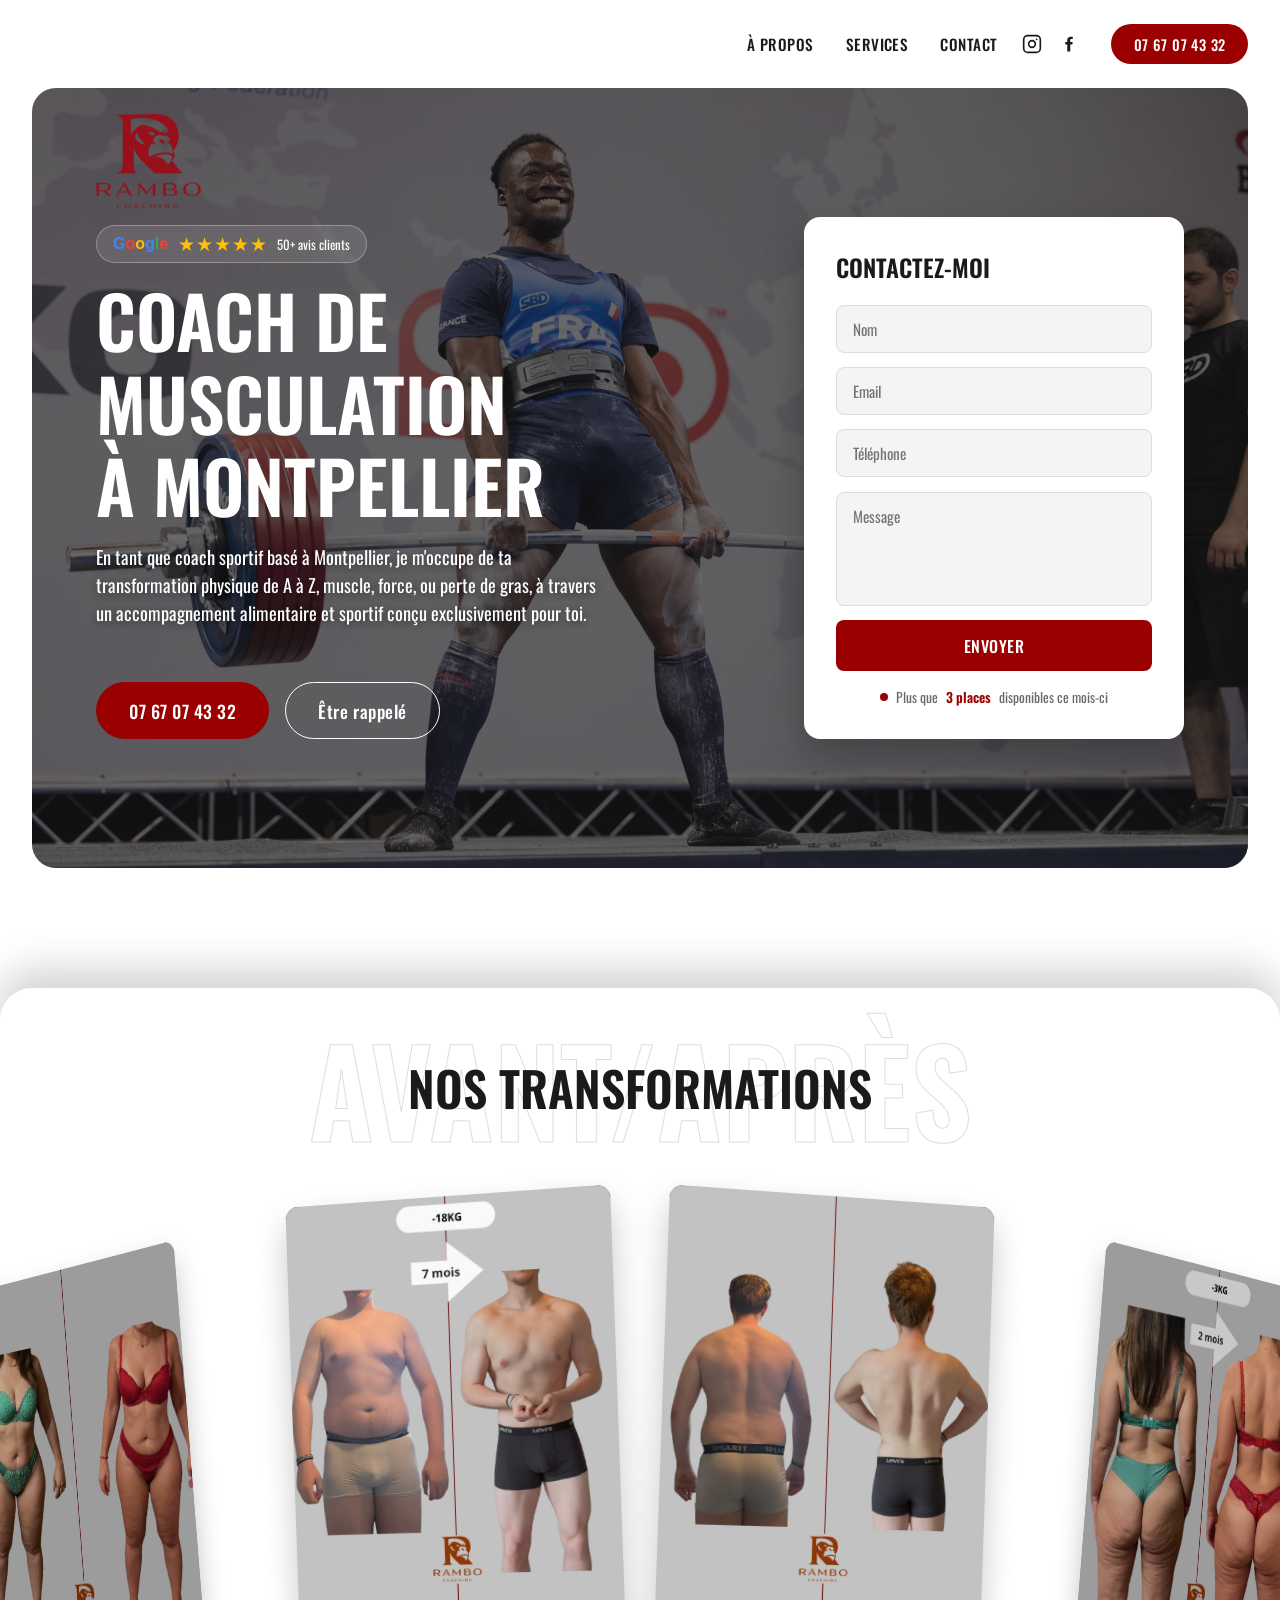
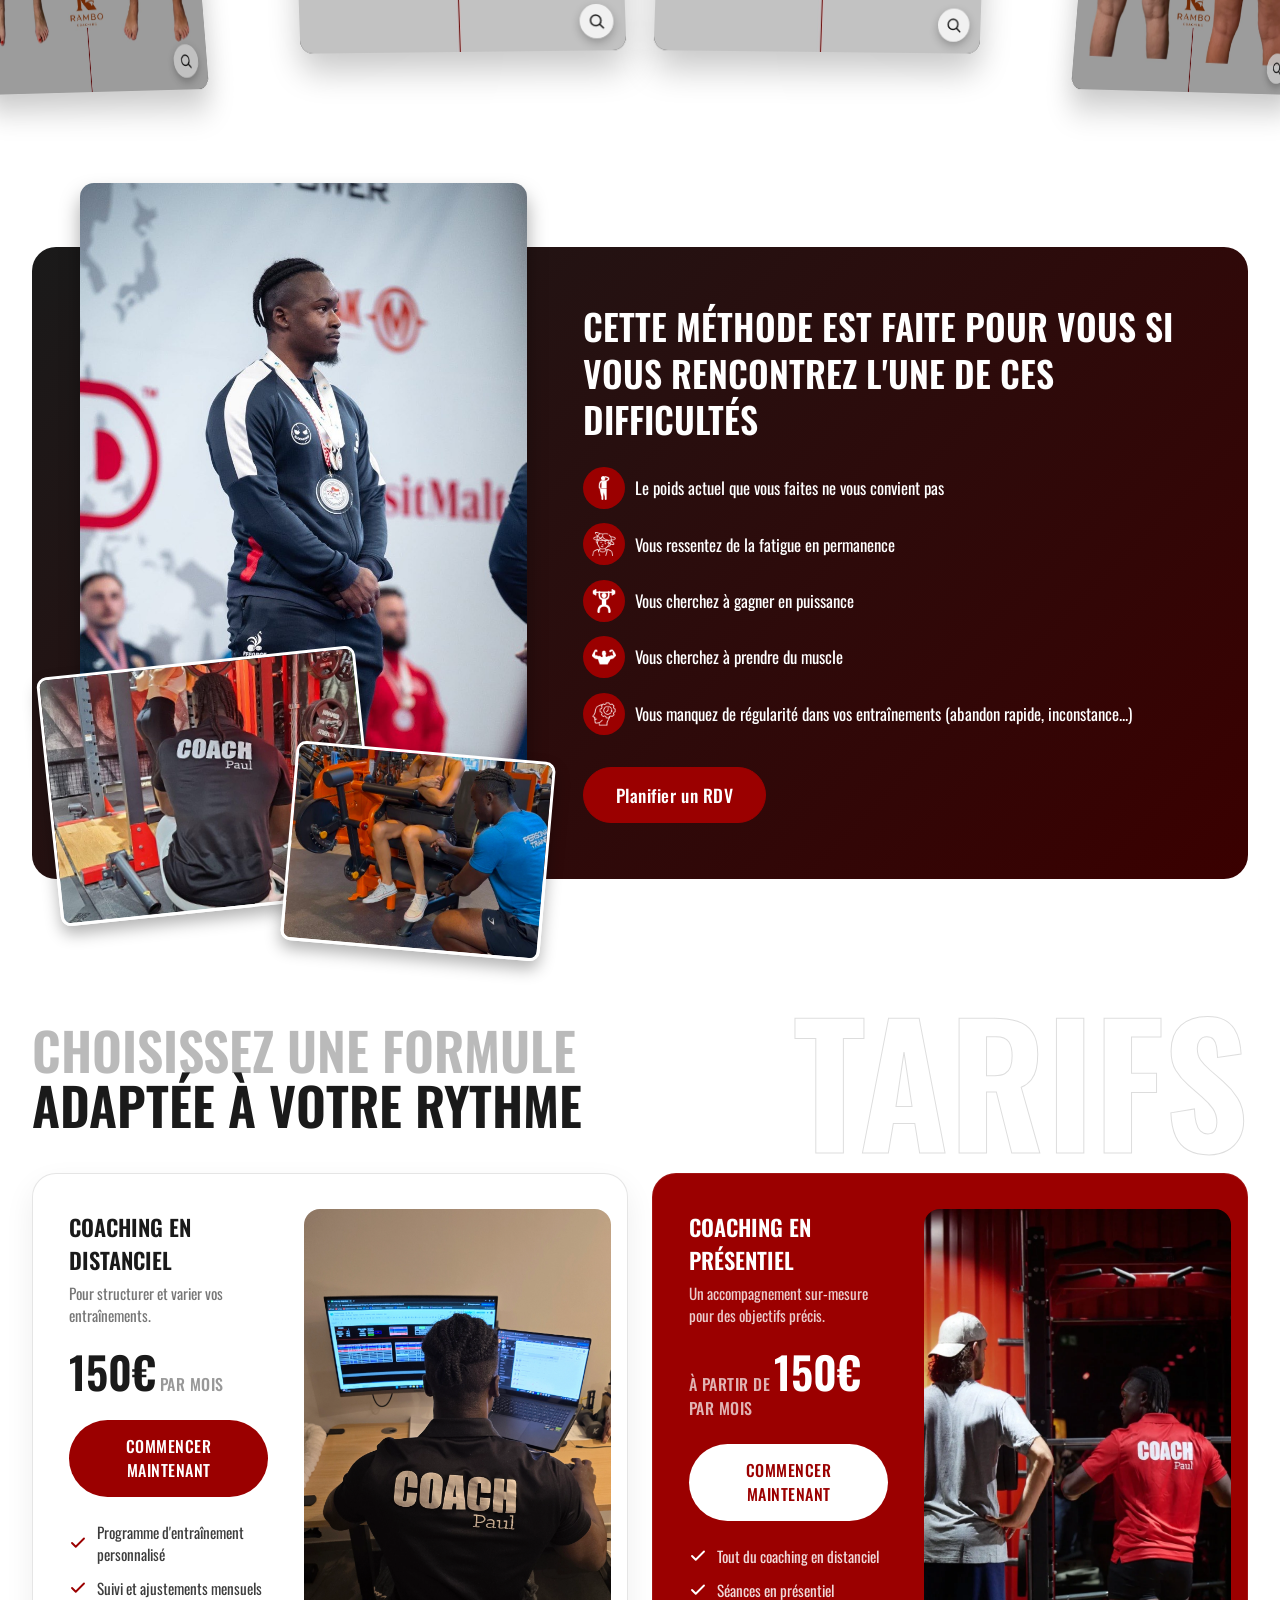
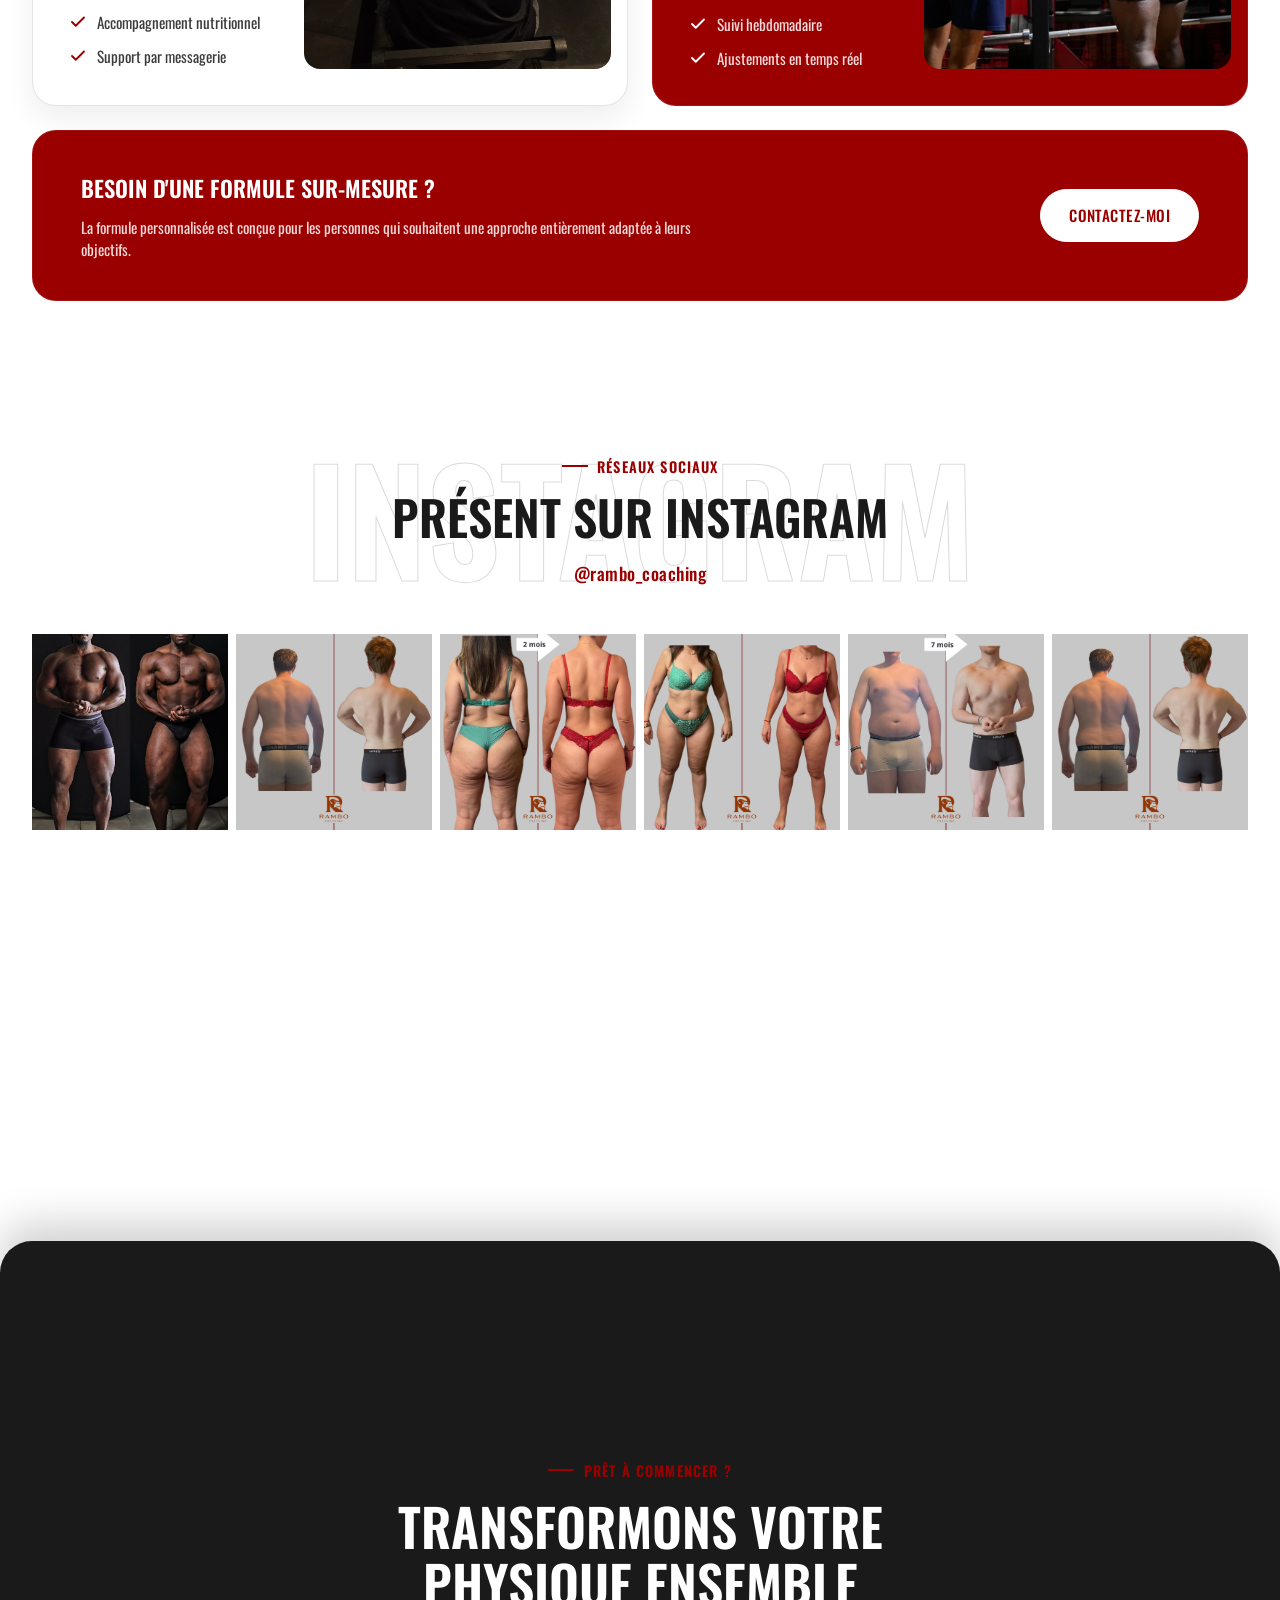
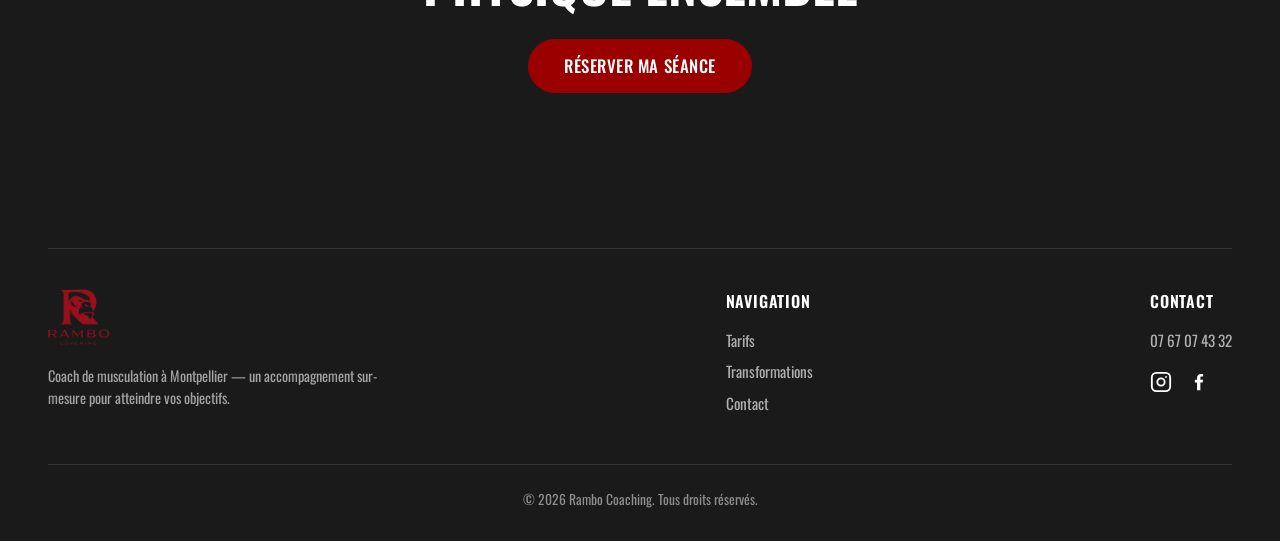
==== index.html @ dc935e2d "." ====
<!DOCTYPE html>
<html lang="fr">
<head>
  <meta charset="UTF-8">
  <meta name="viewport" content="width=device-width, initial-scale=1.0">
  <title>Coach de Musculation à Montpellier | Rambo Coaching</title>
  <meta name="description" content="Coach de musculation à Montpellier — un accompagnement sur-mesure pour atteindre vos objectifs.">

  <link rel="icon" type="image/png" sizes="32x32" href="assets/favicon/favicon-32x32.png">
  <link rel="icon" type="image/png" sizes="16x16" href="assets/favicon/favicon-16x16.png">
  <link rel="apple-touch-icon" sizes="180x180" href="assets/favicon/apple-touch-icon.png">
  <link rel="icon" type="image/png" sizes="192x192" href="assets/favicon/icon-192.png">
  <link rel="icon" type="image/png" sizes="512x512" href="assets/favicon/icon-512.png">
  <link rel="preconnect" href="https://fonts.googleapis.com">
  <link rel="preconnect" href="https://fonts.gstatic.com" crossorigin>
  <link href="https://fonts.googleapis.com/css2?family=Oswald:wght@500;600&display=swap" rel="stylesheet">
  <link rel="stylesheet" href="css/style.css">

  <script type="application/ld+json">
  {
    "@context": "https://schema.org",
    "@type": "ExerciseGym",
    "@id": "https://rambocoaching-montpellier.fr/#business",
    "name": "Rambo Coaching",
    "image": "https://rambocoaching-montpellier.fr/assets/logo/logo.png",
    "logo": "https://rambocoaching-montpellier.fr/assets/logo/logo.png",
    "url": "https://rambocoaching-montpellier.fr/",
    "telephone": "+33767074332",
    "email": "rembauville@gmail.com",
    "address": {
      "@type": "PostalAddress",
      "streetAddress": "1 Place Georges Frêche",
      "addressLocality": "Montpellier",
      "postalCode": "34000",
      "addressCountry": "FR"
    },
    "hasMap": "https://share.google/DFS8xgBw91ihR6pJd",
    "aggregateRating": {
      "@type": "AggregateRating",
      "ratingValue": "5",
      "reviewCount": "14"
    },
    "openingHoursSpecification": {
      "@type": "OpeningHoursSpecification",
      "dayOfWeek": [
        "Monday",
        "Tuesday",
        "Wednesday",
        "Thursday",
        "Friday",
        "Saturday",
        "Sunday"
      ],
      "opens": "08:00",
      "closes": "20:00"
    },
    "founder": {
      "@type": "Person",
      "name": "Paul Rembauville"
    },
    "areaServed": {
      "@type": "City",
      "name": "Montpellier"
    },
    "sameAs": [
      "https://www.instagram.com/rambo_coaching"
    ],
    "makesOffer": [
      {
        "@type": "Offer",
        "itemOffered": {
          "@type": "Service",
          "name": "Coaching en présentiel",
          "description": "Séances de coaching sportif en présentiel à Montpellier"
        }
      },
      {
        "@type": "Offer",
        "itemOffered": {
          "@type": "Service",
          "name": "Coaching en distanciel",
          "description": "Coaching sportif en ligne, suivi personnalisé à distance"
        }
      }
    ]
  }
  </script>
</head>
<body>

  <header class="navbar">
    <a href="#" class="navbar-logo">
      <img src="assets/logo/logo.png" alt="Rambo Coaching - coach musculation Montpellier">
    </a>
    <nav class="navbar-links">
      <a href="#about">À propos</a>
      <a href="#services">Services</a>
      <a href="#" data-open-contact>Contact</a>
      <div class="navbar-socials-mobile">
        <a href="https://www.instagram.com/rambo_coaching" aria-label="Instagram" target="_blank" rel="noopener noreferrer">
          <svg viewBox="0 0 24 24" width="22" height="22" fill="none" stroke="currentColor" stroke-width="2" stroke-linecap="round" stroke-linejoin="round">
            <rect x="2" y="2" width="20" height="20" rx="5"/>
            <circle cx="12" cy="12" r="4"/>
            <circle cx="17.5" cy="6.5" r="1" fill="currentColor" stroke="none"/>
          </svg>
        </a>
        <a href="#" aria-label="Facebook" target="_blank" rel="noopener noreferrer">
          <svg viewBox="0 0 24 24" width="22" height="22" fill="currentColor">
            <path d="M13.5 21v-8.5H16l.4-3H13.5V7.5c0-.87.24-1.46 1.5-1.46H16.5V3.36C16.2 3.32 15.19 3.24 14 3.24c-2.44 0-4.11 1.49-4.11 4.22V9.5H7.5v3H9.89V21h3.61z"/>
          </svg>
        </a>
      </div>
    </nav>
    <div class="navbar-socials">
      <a href="https://www.instagram.com/rambo_coaching" aria-label="Instagram" target="_blank" rel="noopener noreferrer">
        <svg viewBox="0 0 24 24" width="20" height="20" fill="none" stroke="currentColor" stroke-width="2" stroke-linecap="round" stroke-linejoin="round">
          <rect x="2" y="2" width="20" height="20" rx="5"/>
          <circle cx="12" cy="12" r="4"/>
          <circle cx="17.5" cy="6.5" r="1" fill="currentColor" stroke="none"/>
        </svg>
      </a>
      <a href="#" aria-label="Facebook" target="_blank" rel="noopener noreferrer">
        <svg viewBox="0 0 24 24" width="20" height="20" fill="currentColor">
          <path d="M13.5 21v-8.5H16l.4-3H13.5V7.5c0-.87.24-1.46 1.5-1.46H16.5V3.36C16.2 3.32 15.19 3.24 14 3.24c-2.44 0-4.11 1.49-4.11 4.22V9.5H7.5v3H9.89V21h3.61z"/>
        </svg>
      </a>
    </div>
    <a href="tel:+33767074332" class="navbar-cta">07 67 07 43 32</a>
    <button class="navbar-toggle" aria-label="Ouvrir le menu" aria-expanded="false">
      <span></span>
      <span></span>
      <span></span>
    </button>
  </header>

  <div class="hero-wrapper">
    <section class="hero">
      <div class="hero-overlay"></div>
      <div class="hero-content">
        <img src="assets/logo/logo.png" alt="Rambo Coaching - coach musculation Montpellier" class="hero-logo">
        <div class="hero-reviews">
          <span class="hero-reviews-google"><span style="color:#4285F4">G</span><span style="color:#EA4335">o</span><span style="color:#FBBC05">o</span><span style="color:#4285F4">g</span><span style="color:#34A853">l</span><span style="color:#EA4335">e</span></span>
          <span class="hero-reviews-stars">★★★★★</span>
          <span class="hero-reviews-text">50+ avis clients</span>
        </div>
        <h1 class="hero-tagline">Coach de musculation<br>à Montpellier</h1>
        <h2 class="hero-subheading">En tant que coach sportif basé à Montpellier, je m'occupe de ta transformation physique de A à Z, muscle, force, ou perte de gras, à travers un accompagnement alimentaire et sportif conçu exclusivement pour toi.</h2>
        <div class="hero-cta-group">
          <a href="tel:+33767074332" class="hero-cta">07 67 07 43 32</a>
          <a href="#" class="hero-cta hero-cta-outline" data-open-contact>Être rappelé</a>
        </div>
      </div>

      <div class="hero-form" id="contact">
        <h2>Contactez-moi</h2>
        <form action="https://formspree.io/f/xeeyvvab" method="POST">
          <input type="text" name="nom" placeholder="Nom" required>
          <input type="email" name="email" placeholder="Email" required>
          <input type="tel" name="telephone" placeholder="Téléphone">
          <textarea name="message" placeholder="Message" rows="4" required></textarea>
          <button type="submit">Envoyer</button>
        </form>
        <p class="hero-form-scarcity"><span class="hero-form-dot"></span>Plus que <strong id="heroPlaces">6 places</strong> disponibles ce mois-ci</p>
      </div>
    </section>
  </div>

  <section class="gallery" aria-label="Galerie photos">
    <div class="gallery-title-wrap">
      <span class="gallery-ghost" aria-hidden="true">Avant/Après</span>
      <h2 class="gallery-title">Nos Transformations</h2>
    </div>
    <div class="curved-carousel" id="curvedCarousel"></div>
  </section>

  <div class="qualify-wrapper">
    <section class="qualify-card">
      <div class="qualify-visual">
        <img src="assets/images/paulstanding.jpg" alt="Paul, coach sportif à Montpellier, spécialiste en musculation et perte de poids" class="qualify-main-photo">
        <img src="assets/images/floating-image-paul1.jpg" alt="Coach musculation Montpellier - séance de coaching sportif avec Paul" class="qualify-float qualify-float-1">
        <img src="assets/images/floating-image-paul2.jpg" alt="Coach sportif Montpellier - accompagnement musculation personnalisé" class="qualify-float qualify-float-2">
      </div>
      <div class="qualify-content">
        <h2>Cette méthode est faite pour vous si vous rencontrez l'une de ces difficultés</h2>
        <ul class="qualify-list">
          <li><span class="qualify-icon"><img src="assets/icon/oversize.webp" alt=""></span>Le poids actuel que vous faites ne vous convient pas</li>
          <li><span class="qualify-icon"><img src="assets/icon/dizziness.webp" alt=""></span>Vous ressentez de la fatigue en permanence</li>
          <li><span class="qualify-icon"><img src="assets/icon/weightlifting.webp" alt=""></span>Vous cherchez à gagner en puissance</li>
          <li><span class="qualify-icon"><img src="assets/icon/muscle.webp" alt=""></span>Vous cherchez à prendre du muscle</li>
          <li><span class="qualify-icon"><img src="assets/icon/discipline.webp" alt=""></span>Vous manquez de régularité dans vos entraînements (abandon rapide, inconstance...)</li>
        </ul>
        <a href="#" class="hero-cta qualify-cta" data-open-contact>Planifier un RDV</a>
      </div>
    </section>
  </div>

  <section class="pricing" id="tarifs">
    <div class="pricing-inner">
      <div class="pricing-title">
        <span class="pricing-ghost" aria-hidden="true">Tarifs</span>
        <h2 class="pricing-heading">
          <span class="pricing-heading-muted">Choisissez une formule</span>
          <span class="pricing-heading-bold">adaptée à votre rythme</span>
        </h2>
      </div>

      <div class="pricing-cards">
        <article class="plan-card plan-card--light">
          <div class="plan-content">
            <h3 class="plan-name">Coaching en distanciel</h3>
            <p class="plan-desc">Pour structurer et varier vos entraînements.</p>
            <p class="plan-price"><span class="plan-amount">150€</span> <span class="plan-period">par mois</span></p>
            <a href="#" class="plan-cta" data-open-contact>Commencer maintenant</a>
            <ul class="plan-features">
              <li><span class="plan-feature-icon"><svg viewBox="0 0 24 24" width="18" height="18" fill="none" stroke="currentColor" stroke-width="2.5" stroke-linecap="round" stroke-linejoin="round" aria-hidden="true"><polyline points="20 6 9 17 4 12"/></svg></span>Programme d'entraînement personnalisé</li>
              <li><span class="plan-feature-icon"><svg viewBox="0 0 24 24" width="18" height="18" fill="none" stroke="currentColor" stroke-width="2.5" stroke-linecap="round" stroke-linejoin="round" aria-hidden="true"><polyline points="20 6 9 17 4 12"/></svg></span>Suivi et ajustements mensuels</li>
              <li><span class="plan-feature-icon"><svg viewBox="0 0 24 24" width="18" height="18" fill="none" stroke="currentColor" stroke-width="2.5" stroke-linecap="round" stroke-linejoin="round" aria-hidden="true"><polyline points="20 6 9 17 4 12"/></svg></span>Accompagnement nutritionnel</li>
              <li><span class="plan-feature-icon"><svg viewBox="0 0 24 24" width="18" height="18" fill="none" stroke="currentColor" stroke-width="2.5" stroke-linecap="round" stroke-linejoin="round" aria-hidden="true"><polyline points="20 6 9 17 4 12"/></svg></span>Support par messagerie</li>
            </ul>
          </div>
          <img src="assets/images/Paul-online.webp" alt="Coach musculation Montpellier en distanciel - coaching en ligne avec Paul" class="plan-image">
        </article>

        <article class="plan-card plan-card--red">
          <div class="plan-content">
            <h3 class="plan-name">Coaching en présentiel</h3>
            <p class="plan-desc">Un accompagnement sur-mesure pour des objectifs précis.</p>
            <p class="plan-price"><span class="plan-period">à partir de</span> <span class="plan-amount">150€</span> <span class="plan-period">par mois</span></p>
            <a href="#" class="plan-cta" data-open-contact>Commencer maintenant</a>
            <ul class="plan-features">
              <li><span class="plan-feature-icon"><svg viewBox="0 0 24 24" width="18" height="18" fill="none" stroke="currentColor" stroke-width="2.5" stroke-linecap="round" stroke-linejoin="round" aria-hidden="true"><polyline points="20 6 9 17 4 12"/></svg></span>Tout du coaching en distanciel</li>
              <li><span class="plan-feature-icon"><svg viewBox="0 0 24 24" width="18" height="18" fill="none" stroke="currentColor" stroke-width="2.5" stroke-linecap="round" stroke-linejoin="round" aria-hidden="true"><polyline points="20 6 9 17 4 12"/></svg></span>Séances en présentiel</li>
              <li><span class="plan-feature-icon"><svg viewBox="0 0 24 24" width="18" height="18" fill="none" stroke="currentColor" stroke-width="2.5" stroke-linecap="round" stroke-linejoin="round" aria-hidden="true"><polyline points="20 6 9 17 4 12"/></svg></span>Suivi hebdomadaire</li>
              <li><span class="plan-feature-icon"><svg viewBox="0 0 24 24" width="18" height="18" fill="none" stroke="currentColor" stroke-width="2.5" stroke-linecap="round" stroke-linejoin="round" aria-hidden="true"><polyline points="20 6 9 17 4 12"/></svg></span>Ajustements en temps réel</li>
            </ul>
          </div>
          <img src="assets/paul-with-client.webp" alt="Coach sportif Montpellier en présentiel - séance avec un client" class="plan-image">
        </article>
      </div>

      <div class="pricing-custom">
        <div class="pricing-custom-text">
          <h3>Besoin d'une formule sur-mesure ?</h3>
          <p>La formule personnalisée est conçue pour les personnes qui souhaitent une approche entièrement adaptée à leurs objectifs.</p>
        </div>
        <a href="#" class="pricing-custom-cta" data-open-contact>Contactez-moi</a>
      </div>
    </div>
  </section>

  <section class="instagram" id="instagram">
    <div class="instagram-inner">
      <div class="instagram-header">
        <p class="instagram-eyebrow"><span class="instagram-eyebrow-line"></span>Réseaux sociaux</p>
        <div class="instagram-title">
          <span class="instagram-ghost" aria-hidden="true">Instagram</span>
          <h2 class="instagram-heading">Présent sur Instagram</h2>
        </div>
        <a href="https://www.instagram.com/rambo_coaching" class="instagram-handle" target="_blank" rel="noopener noreferrer">@rambo_coaching</a>
      </div>
      <div class="instagram-feed" id="instagramFeed"></div>
    </div>
  </section>

  <footer class="site-footer">
    <div class="footer-cta">
      <p class="footer-cta-eyebrow"><span class="footer-cta-line"></span>Prêt à commencer ?</p>
      <h2 class="footer-cta-heading">Transformons votre<br>physique ensemble</h2>
      <a href="#" class="footer-cta-btn" data-open-contact>Réserver ma séance</a>
    </div>

    <div class="footer-body">
      <div class="footer-main">
        <div class="footer-brand">
          <img src="assets/logo/logo.png" alt="Rambo Coaching - coach musculation Montpellier" class="footer-logo">
          <p>Coach de musculation à Montpellier — un accompagnement sur-mesure pour atteindre vos objectifs.</p>
        </div>

        <nav class="footer-col" aria-label="Navigation pied de page">
          <h3>Navigation</h3>
          <a href="#tarifs">Tarifs</a>
          <a href="#instagram">Transformations</a>
          <a href="#" data-open-contact>Contact</a>
        </nav>

        <div class="footer-col">
          <h3>Contact</h3>
          <a href="tel:+33767074332">07 67 07 43 32</a>
          <div class="footer-socials">
            <a href="https://www.instagram.com/rambo_coaching" aria-label="Instagram" target="_blank" rel="noopener noreferrer">
              <svg viewBox="0 0 24 24" width="22" height="22" fill="none" stroke="currentColor" stroke-width="2" stroke-linecap="round" stroke-linejoin="round">
                <rect x="2" y="2" width="20" height="20" rx="5"/>
                <circle cx="12" cy="12" r="4"/>
                <circle cx="17.5" cy="6.5" r="1" fill="currentColor" stroke="none"/>
              </svg>
            </a>
            <a href="#" aria-label="Facebook" target="_blank" rel="noopener noreferrer">
              <svg viewBox="0 0 24 24" width="22" height="22" fill="currentColor">
                <path d="M13.5 21v-8.5H16l.4-3H13.5V7.5c0-.87.24-1.46 1.5-1.46H16.5V3.36C16.2 3.32 15.19 3.24 14 3.24c-2.44 0-4.11 1.49-4.11 4.22V9.5H7.5v3H9.89V21h3.61z"/>
              </svg>
            </a>
          </div>
        </div>
      </div>

      <div class="footer-bottom">
        <p>&copy; 2026 Rambo Coaching. Tous droits réservés.</p>
      </div>
    </div>
  </footer>

  <div class="whatsapp-widget" id="whatsappWidget">
    <div class="whatsapp-panel">
      <div class="whatsapp-card">
        <h4>Réservez votre premier cours&nbsp;!</h4>
        <p>Enchanté de vous rencontrer&nbsp;! Si vous avez des questions sur mes services, n'hésitez pas à me contacter.</p>
      </div>
      <div class="whatsapp-action">
        <img src="assets/images/paul-contact-page-image.webp" alt="Paul, coach sportif à Montpellier - Rambo Coaching" class="whatsapp-avatar">
        <a href="https://wa.me/33767074332" class="whatsapp-chat-btn" target="_blank" rel="noopener noreferrer">Discutez avec moi</a>
      </div>
    </div>

    <button class="whatsapp-toggle" type="button" aria-label="Ouvrir la discussion WhatsApp" aria-expanded="false">
      <span class="whatsapp-icon whatsapp-icon-wa">
        <svg viewBox="0 0 24 24" width="28" height="28" fill="currentColor" aria-hidden="true">
          <path d="M17.472 14.382c-.297-.149-1.758-.867-2.03-.967-.273-.099-.471-.148-.67.15-.197.297-.767.966-.94 1.164-.173.199-.347.223-.644.075-.297-.15-1.255-.463-2.39-1.475-.883-.788-1.48-1.761-1.653-2.059-.173-.297-.018-.458.13-.606.134-.133.298-.347.446-.52.149-.174.198-.298.298-.497.099-.198.05-.371-.025-.52-.075-.149-.669-1.612-.916-2.207-.242-.579-.487-.5-.669-.51-.173-.008-.371-.01-.57-.01-.198 0-.52.074-.792.372-.272.297-1.04 1.016-1.04 2.479 0 1.462 1.065 2.875 1.213 3.074.149.198 2.096 3.2 5.077 4.487.709.306 1.262.489 1.694.625.712.227 1.36.195 1.871.118.571-.085 1.758-.719 2.006-1.413.248-.694.248-1.289.173-1.413-.074-.124-.272-.198-.57-.347z"/>
          <path d="M12.004 2C6.486 2 2 6.486 2 12.004c0 1.86.505 3.652 1.462 5.222L2 22l4.9-1.436a9.958 9.958 0 0 0 5.104 1.398h.004c5.517 0 10.003-4.486 10.003-10.004C22.011 6.486 17.525 2 12.004 2zm0 18.164h-.003a8.13 8.13 0 0 1-4.144-1.135l-.297-.176-3.083.903.918-3.006-.194-.309a8.13 8.13 0 0 1-1.246-4.437c0-4.49 3.654-8.144 8.152-8.144 2.177 0 4.222.849 5.76 2.389a8.09 8.09 0 0 1 2.386 5.762c0 4.49-3.654 8.153-8.249 8.153z"/>
        </svg>
      </span>
      <span class="whatsapp-icon whatsapp-icon-close">
        <svg viewBox="0 0 24 24" width="26" height="26" fill="none" stroke="currentColor" stroke-width="2.5" stroke-linecap="round" aria-hidden="true">
          <line x1="6" y1="6" x2="18" y2="18"/>
          <line x1="18" y1="6" x2="6" y2="18"/>
        </svg>
      </span>
    </button>
  </div>

  <div class="contact-modal" id="contactModal" aria-hidden="true">
    <div class="contact-modal-card" role="dialog" aria-modal="true" aria-labelledby="contactModalTitle">
      <button class="contact-modal-close" aria-label="Fermer">&times;</button>

      <div class="contact-modal-panel">
        <h2 class="contact-modal-title" id="contactModalTitle">Je vous recontacte très rapidement</h2>
        <h3 class="contact-modal-subtitle">Vos coordonnées</h3>

        <form action="https://formspree.io/f/xeeyvvab" method="POST" class="contact-modal-form">
          <input type="text" name="prenom" placeholder="Prénom *" required>
          <input type="email" name="email" placeholder="Email *" required>
          <input type="tel" name="telephone" placeholder="Téléphone *" required>
          <button type="submit">Je me lance <span aria-hidden="true">&rarr;</span></button>
        </form>

        <p class="contact-modal-phone">Ou appeler au <a href="tel:+33767074332">07 67 07 43 32</a></p>
      </div>

      <div class="contact-modal-image">
        <img src="assets/images/paul-contact-page-image.webp" alt="Paul, coach sportif à Montpellier - Rambo Coaching">
      </div>
    </div>
  </div>

  <script src="js/main.js"></script>
  <script src="js/curved-carousel.js"></script>
</body>
</html>
---- css/style.css ----
:root {
  --color-red: #9b0000;
  --color-dark: #1a1a1a;
  --color-white: #ffffff;
}

* {
  margin: 0;
  padding: 0;
  box-sizing: border-box;
}

body {
  background-color: var(--color-white);
  color: var(--color-dark);
}

/* Scrollbar */
::-webkit-scrollbar {
  width: 12px;
}

::-webkit-scrollbar-track {
  background: var(--color-white);
}

::-webkit-scrollbar-thumb {
  background-color: var(--color-red);
  border-radius: 999px;
  border: 3px solid var(--color-white);
}

html {
  scrollbar-color: var(--color-red) var(--color-white);
}

.navbar {
  position: sticky;
  top: 0;
  z-index: 100;
  display: flex;
  align-items: center;
  justify-content: flex-start;
  padding: 1.5rem 2rem;
  background-color: transparent;
  box-shadow: none;
  transition: background-color 0.2s ease, box-shadow 0.2s ease;
}

.navbar-logo {
  position: absolute;
  left: 2rem;
  top: 50%;
  transform: translateY(-50%);
  display: block;
  opacity: 0;
  visibility: hidden;
  transition: opacity 0.2s ease, visibility 0.2s ease;
}

.navbar.is-scrolled .navbar-logo {
  opacity: 1;
  visibility: visible;
}

.navbar.is-scrolled {
  background-color: var(--color-white);
  box-shadow: 0 2px 10px rgba(0, 0, 0, 0.08);
}

.navbar-logo img {
  height: 44px;
  width: auto;
  display: block;
}

.navbar-links {
  display: flex;
  gap: 2rem;
  margin-left: auto;
}

.navbar-links a {
  color: var(--color-dark);
  text-decoration: none;
  font-family: 'Oswald', sans-serif;
  font-weight: 500;
  text-transform: uppercase;
  font-size: 0.95rem;
  letter-spacing: 0.03em;
}

.navbar-links a:hover {
  color: var(--color-red);
}

.navbar-socials {
  display: flex;
  align-items: center;
  gap: 1.1rem;
  margin-left: 1.5rem;
}

.navbar-socials a {
  color: var(--color-dark);
  display: flex;
  transition: color 0.2s ease;
}

.navbar-socials a:hover {
  color: var(--color-red);
}

.navbar-socials-mobile {
  display: none;
}

.navbar-cta {
  display: inline-block;
  margin-left: 2rem;
  padding: 0.6rem 1.4rem;
  background-color: var(--color-red);
  color: var(--color-white);
  text-decoration: none;
  font-family: 'Oswald', sans-serif;
  font-weight: 500;
  font-size: 0.9rem;
  letter-spacing: 0.03em;
  border-radius: 999px;
  white-space: nowrap;
  transition: opacity 0.2s ease;
}

.navbar-cta:hover {
  opacity: 0.85;
}

.navbar-toggle {
  display: none;
  flex-direction: column;
  justify-content: center;
  gap: 5px;
  width: 32px;
  height: 32px;
  background: none;
  border: none;
  cursor: pointer;
  padding: 0;
  margin-left: auto;
}

.navbar-toggle span {
  display: block;
  width: 100%;
  height: 2px;
  background-color: var(--color-dark);
  transition: transform 0.2s ease;
}

.navbar-toggle span:nth-child(2) {
  transition: opacity 0.15s ease;
}

.navbar-toggle.is-active span:nth-child(1) {
  transform: translateY(7px) rotate(45deg);
}

.navbar-toggle.is-active span:nth-child(2) {
  opacity: 0;
}

.navbar-toggle.is-active span:nth-child(3) {
  transform: translateY(-7px) rotate(-45deg);
}

@media (max-width: 768px) {
  .navbar {
    padding: 1rem;
    flex-wrap: wrap;
  }

  .navbar-logo {
    left: 1rem;
    opacity: 1;
    visibility: visible;
  }

  .navbar-toggle {
    display: flex;
  }

  .navbar-cta {
    display: none;
  }

  .navbar-socials {
    display: none;
  }

  .navbar-links {
    display: none;
    flex-direction: column;
    align-items: center;
    gap: 1.5rem;
    position: absolute;
    top: 100%;
    left: 0;
    width: 100%;
    padding: 1.5rem 0 2rem;
    background-color: var(--color-white);
    box-shadow: 0 12px 24px rgba(0, 0, 0, 0.15);
    z-index: 50;
  }

  .navbar-links.is-open {
    display: flex;
  }

  .navbar-links a {
    font-size: 1rem;
  }

  .navbar-socials-mobile {
    display: flex;
    align-items: center;
    gap: 1.5rem;
    margin-top: 0.5rem;
  }

  .navbar-socials-mobile a {
    color: var(--color-dark);
    display: flex;
    transition: color 0.2s ease;
  }

  .navbar-socials-mobile a:hover {
    color: var(--color-red);
  }
}

.hero-wrapper {
  padding: 0 2rem 1.5rem;
  opacity: 0;
  animation: heroFadeIn 1s ease forwards;
}

@keyframes heroFadeIn {
  from {
    opacity: 0;
    transform: translateY(12px);
  }
  to {
    opacity: 1;
    transform: translateY(0);
  }
}

@media (prefers-reduced-motion: reduce) {
  .hero-wrapper {
    opacity: 1;
    animation: none;
  }
}

.hero {
  position: relative;
  /* Sized to fit alongside the navbar + wrapper padding within a
     single viewport height, so the whole hero card is visible
     without needing to scroll. */
  min-height: calc(100vh - 120px);
  display: flex;
  align-items: center;
  justify-content: space-between;
  gap: 2rem;
  padding: 2rem 4rem;
  text-align: left;
  background-image: url('../assets/images/hero-bg.jpeg');
  background-size: cover;
  background-position: center 25%;
  background-repeat: no-repeat;
  border-radius: 24px;
  overflow: hidden;
}

.hero-overlay {
  position: absolute;
  inset: 0;
  background-color: var(--color-dark);
  opacity: 0.65;
  z-index: 1;
}

.hero-content {
  position: relative;
  z-index: 2;
}

.hero-logo {
  height: 96px;
  width: auto;
  display: block;
  margin-top: -8.5rem;
  margin-bottom: 1rem;
}

.hero-reviews {
  display: inline-flex;
  align-items: center;
  gap: 0.6rem;
  background-color: rgba(255, 255, 255, 0.1);
  border: 1px solid rgba(255, 255, 255, 0.3);
  border-radius: 999px;
  padding: 0.4rem 1rem;
  margin-bottom: 1rem;
}

.hero-reviews-google {
  font-family: Arial, sans-serif;
  font-weight: 700;
  font-size: 1rem;
}

.hero-reviews-stars {
  color: #ffc107;
  font-size: 1.2rem;
  letter-spacing: 0.05em;
}

.hero-reviews-text {
  font-family: 'Oswald', sans-serif;
  font-weight: 400;
  font-size: 0.8rem;
  color: var(--color-white);
}

.hero-content .hero-tagline {
  font-family: 'Oswald', sans-serif;
  font-weight: 600;
  font-size: clamp(2rem, 6vw, 4.5rem);
  line-height: 1.15;
  text-transform: uppercase;
  color: var(--color-white);
  margin-bottom: 0.75rem;
}

.hero-subheading {
  font-family: 'Oswald', sans-serif;
  font-weight: 400;
  font-size: clamp(0.95rem, 1.6vw, 1.15rem);
  line-height: 1.5;
  max-width: 32rem;
  color: var(--color-white);
  text-shadow: 0 2px 8px rgba(0, 0, 0, 0.45);
  margin-top: 1rem;
  margin-bottom: 1.5rem;
}

.hero-cta-group {
  display: flex;
  flex-wrap: wrap;
  align-items: center;
  gap: 1rem;
}

.hero-cta {
  display: inline-block;
  margin-top: 2rem;
  padding: 0.9rem 2rem;
  background-color: var(--color-red);
  color: var(--color-white);
  text-decoration: none;
  font-family: 'Oswald', sans-serif;
  font-weight: 500;
  font-size: 1.1rem;
  letter-spacing: 0.03em;
  border-radius: 999px;
  border: 1px solid var(--color-red);
  transition: opacity 0.2s ease, background-color 0.2s ease, color 0.2s ease;
}

.hero-cta:hover {
  opacity: 0.85;
}

.hero-cta-outline {
  background-color: transparent;
  color: var(--color-white);
  border-color: var(--color-white);
}

.hero-cta-outline:hover {
  background-color: var(--color-white);
  color: var(--color-dark);
  opacity: 1;
}

.qualify-cta {
  align-self: flex-start;
}

.hero-form {
  position: relative;
  z-index: 2;
  background-color: var(--color-white);
  border-radius: 16px;
  padding: 2rem;
  width: 100%;
  max-width: 380px;
  flex-shrink: 0;
  box-shadow: 0 20px 40px rgba(0, 0, 0, 0.25);
}

.hero-form h2 {
  font-family: 'Oswald', sans-serif;
  font-weight: 600;
  font-size: 1.5rem;
  text-transform: uppercase;
  color: var(--color-dark);
  margin-bottom: 1.25rem;
}

.hero-form form {
  display: flex;
  flex-direction: column;
  gap: 0.9rem;
}

.hero-form input,
.hero-form textarea {
  font-family: 'Oswald', sans-serif;
  font-size: 0.95rem;
  color: var(--color-dark);
  background-color: #f4f4f4;
  border: 1px solid #ddd;
  border-radius: 8px;
  padding: 0.75rem 1rem;
  resize: none;
}

.hero-form input:focus,
.hero-form textarea:focus {
  outline: none;
  border-color: var(--color-red);
}

.hero-form button {
  font-family: 'Oswald', sans-serif;
  font-weight: 500;
  font-size: 1rem;
  text-transform: uppercase;
  letter-spacing: 0.03em;
  color: var(--color-white);
  background-color: var(--color-red);
  border: none;
  border-radius: 8px;
  padding: 0.85rem;
  cursor: pointer;
  transition: opacity 0.2s ease;
}

.hero-form button:hover {
  opacity: 0.85;
}

.hero-form-scarcity {
  display: flex;
  align-items: center;
  justify-content: center;
  gap: 0.5rem;
  margin-top: 1rem;
  font-family: 'Oswald', sans-serif;
  font-weight: 400;
  font-size: 0.85rem;
  color: rgba(26, 26, 26, 0.65);
}

.hero-form-scarcity strong {
  font-weight: 600;
  color: var(--color-red);
}

.hero-form-dot {
  width: 8px;
  height: 8px;
  border-radius: 50%;
  background-color: var(--color-red);
  flex-shrink: 0;
  animation: scarcityPulse 1.6s ease-in-out infinite;
}

@keyframes scarcityPulse {
  0%, 100% {
    opacity: 1;
    box-shadow: 0 0 0 0 rgba(155, 0, 0, 0.5);
  }
  50% {
    opacity: 0.7;
    box-shadow: 0 0 0 5px rgba(155, 0, 0, 0);
  }
}

@media (prefers-reduced-motion: reduce) {
  .hero-form-dot {
    animation: none;
  }
}

@media (max-width: 1024px) {
  .hero-form {
    display: none;
  }
}

/* Desktop-only hero content offset — kept isolated so it never touches
   mobile. Nudges the logo/reviews/H1/subheading/CTA block up from its
   naturally-centered position within the tall desktop hero card. */
@media (min-width: 769px) {
  .hero-content {
    margin-top: -9rem;
    transform: translateY(5.5rem);
  }
}

/* Mobile-only hero adjustments — kept isolated so it never touches desktop.
   The hero card is much shorter here, so hero-content just flows naturally
   centered (no offset) — the desktop transform above was clipping the CTA
   button off the bottom edge on shorter phone screens. */
@media (max-width: 768px) {
  .hero-wrapper {
    padding: 1rem;
  }

  .hero {
    justify-content: center;
    padding: 2rem;
    text-align: center;
    border-radius: 16px;
  }

  .hero-logo {
    display: none;
  }

  .hero-content {
    margin-top: 0;
    transform: none;
  }

  /* Center the CTA buttons as a group (the old single button was centered
     via inline-block + text-align; the flex wrapper needs this explicitly).
     Stack them tightly: each .hero-cta's own margin-top (2rem, meant for
     spacing the row above the subheading) was stacking on top of the group's
     gap once the buttons wrapped to separate lines, causing a big gap
     between the two buttons — zero it out per-button and control all
     spacing via the group itself instead. */
  .hero-cta-group {
    flex-direction: column;
    justify-content: center;
    gap: 0.75rem;
    margin-top: 2rem;
  }

  .hero-cta-group .hero-cta {
    margin-top: 0;
  }

  /* Smaller review badge on mobile. */
  .hero-reviews {
    padding: 0.3rem 0.75rem;
    gap: 0.4rem;
  }

  .hero-reviews-google {
    font-size: 0.8rem;
  }

  .hero-reviews-stars {
    font-size: 0.9rem;
  }

  .hero-reviews-text {
    font-size: 0.7rem;
  }
}

/* ===== Qualify section (\"is this for you?\") ===== */
.qualify-wrapper {
  padding: 3rem 1rem;
}

.qualify-card {
  position: relative;
  background: linear-gradient(135deg, #1a1a1a 0%, #3a0000 100%);
  border-radius: 16px;
  overflow: hidden;
  display: flex;
  flex-direction: column;
}

.qualify-visual {
  position: relative;
  width: 100%;
  height: 320px;
  display: flex;
  align-items: flex-end;
  justify-content: center;
}

.qualify-main-photo {
  height: 100%;
  width: auto;
  max-width: 80%;
  object-fit: cover;
  border-radius: 14px;
  box-shadow: 0 12px 20px rgba(0, 0, 0, 0.35);
}

.qualify-float {
  position: absolute;
  width: 140px;
  height: 110px;
  object-fit: cover;
  border-radius: 10px;
  border: 3px solid var(--color-white);
  box-shadow: 0 8px 16px rgba(0, 0, 0, 0.3);
}

.qualify-float-1 {
  left: 0.75rem;
  bottom: 0.75rem;
  transform: rotate(-6deg);
}

.qualify-float-2 {
  left: 7.5rem;
  bottom: 1.75rem;
  transform: rotate(5deg);
}

.qualify-content {
  padding: 2rem 1.5rem 2.5rem;
}

.qualify-content h2 {
  font-family: 'Oswald', sans-serif;
  font-weight: 600;
  font-size: clamp(1.5rem, 6vw, 2rem);
  text-transform: uppercase;
  line-height: 1.3;
  color: var(--color-white);
  margin-bottom: 1.5rem;
}

.qualify-list {
  list-style: none;
  display: flex;
  flex-direction: column;
  gap: 0.9rem;
}

.qualify-list li {
  display: flex;
  align-items: flex-start;
  gap: 0.65rem;
  font-family: 'Oswald', sans-serif;
  font-weight: 400;
  font-size: 0.95rem;
  color: var(--color-white);
  line-height: 1.4;
}

.qualify-icon {
  flex-shrink: 0;
  width: 28px;
  height: 28px;
  border-radius: 50%;
  background-color: var(--color-red);
  display: flex;
  align-items: center;
  justify-content: center;
  margin-top: 0.1rem;
  padding: 6px;
}

.qualify-icon img {
  width: 100%;
  height: 100%;
  object-fit: contain;
  filter: brightness(0) invert(1);
}

/* Desktop-only qualify-section fine-tuning — kept isolated so it never touches mobile */
@media (min-width: 769px) {
  .qualify-wrapper {
    padding: 2rem 2rem 4rem;
  }

  .qualify-card {
    flex-direction: row;
    align-items: stretch;
    border-radius: 24px;
    overflow: visible;
    min-height: 480px;
  }

  .qualify-visual {
    flex: 0 0 42%;
    height: auto;
    overflow: visible;
    justify-content: flex-start;
  }

  .qualify-main-photo {
    position: absolute;
    left: 3rem;
    bottom: 1.5rem;
    height: calc(100% + 2.5rem);
    max-width: none;
  }

  .qualify-float {
    width: 320px;
    height: 250px;
  }

  .qualify-float-1 {
    left: 1rem;
    bottom: -2rem;
  }

  .qualify-float-2 {
    left: 16rem;
    bottom: -4.5rem;
    width: 260px;
    height: 200px;
  }

  .qualify-content {
    flex: 1;
    padding: 3.5rem 3.5rem 3.5rem 2.5rem;
    display: flex;
    flex-direction: column;
    justify-content: center;
  }

  .qualify-content h2 {
    font-size: clamp(1.8rem, 2.8vw, 2.4rem);
    max-width: 600px;
  }

  .qualify-list li {
    font-size: 1.05rem;
    align-items: center;
  }

  .qualify-icon {
    width: 42px;
    height: 42px;
    padding: 9px;
    margin-top: 0;
  }
}

/* Mobile-only qualify-section adjustments — kept isolated so it never touches desktop */
@media (max-width: 768px) {
  .qualify-card {
    flex-direction: column-reverse;
  }

  .qualify-visual {
    height: 300px;
  }

  .qualify-main-photo {
    display: none;
  }

  .qualify-float {
    width: 85%;
    max-width: 360px;
    height: auto;
    aspect-ratio: 4 / 3;
    border: none;
  }

  .qualify-float-1 {
    left: 50%;
    transform: translateX(-50%);
    bottom: 2rem;
  }

  .qualify-float-2 {
    display: none;
  }
}

/* ===== Curved photo carousel ===== */
.gallery {
  background-color: var(--color-white);
  padding: 4rem 0;
  overflow: hidden;
}

.gallery-title-wrap {
  position: relative;
  display: flex;
  align-items: center;
  justify-content: center;
  margin-bottom: 2.5rem;
}

/* Oversized outline-only watermark sitting behind the heading (clipped by
   the gallery's overflow: hidden, so it never causes horizontal scroll). */
.gallery-ghost {
  position: absolute;
  top: 50%;
  left: 50%;
  transform: translate(-50%, -50%);
  z-index: 0;
  font-family: 'Oswald', sans-serif;
  font-weight: 600;
  font-size: clamp(2.8rem, 10vw, 7.5rem);
  line-height: 1;
  text-transform: uppercase;
  white-space: nowrap;
  color: transparent;
  -webkit-text-stroke: 1px rgba(26, 26, 26, 0.15);
  pointer-events: none;
}

.gallery-title {
  position: relative;
  z-index: 1;
  font-family: 'Oswald', sans-serif;
  font-weight: 600;
  font-size: clamp(1.8rem, 4vw, 3rem);
  text-transform: uppercase;
  text-align: center;
  color: var(--color-dark);
}

.curved-carousel {
  position: relative;
  width: 100%;
  overflow: hidden;
  /* height is set by JS to fit the photos + curve */
  /* single shared vanishing point = real curved-screen depth:
     photos pushed back in Z genuinely shrink and converge */
  perspective: 1100px;
  perspective-origin: 50% 50%;
}

.cc-card {
  position: absolute;
  top: 0;
  left: 0;
  border-radius: 14px;
  overflow: hidden;
  background-color: var(--color-dark);
  box-shadow: 0 18px 34px rgba(0, 0, 0, 0.22);
  will-change: transform, filter;
  backface-visibility: hidden;
}

.cc-card img {
  width: 100%;
  height: 100%;
  object-fit: cover;
  display: block;
  transition: filter 0.2s ease;
}

.cc-card:hover img {
  filter: brightness(0.75);
}

/* Zoom hint badge: signals the photo is clickable (visible on touch
   too, since :hover never fires there) */
.cc-zoom-hint {
  position: absolute;
  bottom: 12px;
  right: 12px;
  width: 34px;
  height: 34px;
  border-radius: 50%;
  background-color: rgba(255, 255, 255, 0.85);
  color: var(--color-dark);
  display: flex;
  align-items: center;
  justify-content: center;
  box-shadow: 0 4px 10px rgba(0, 0, 0, 0.25);
  transition: transform 0.2s ease, background-color 0.2s ease;
}

.cc-card:hover .cc-zoom-hint {
  transform: scale(1.15);
  background-color: var(--color-white);
}

@media (max-width: 768px) {
  .cc-zoom-hint {
    width: 28px;
    height: 28px;
  }

  .cc-zoom-hint svg {
    width: 15px;
    height: 15px;
  }
}

@media (max-width: 768px) {
  .gallery {
    padding: 2.5rem 0;
  }

  .gallery-ghost {
    display: none;
  }
}

/* ===== Lightbox (click a gallery photo to enlarge) ===== */
.cc-lightbox {
  position: fixed;
  inset: 0;
  z-index: 1000;
  display: flex;
  align-items: center;
  justify-content: center;
  padding: 2rem;
  background-color: rgba(26, 26, 26, 0.9);
  opacity: 0;
  visibility: hidden;
  transition: opacity 0.25s ease, visibility 0.25s ease;
}

.cc-lightbox.is-open {
  opacity: 1;
  visibility: visible;
}

.cc-lightbox-content {
  display: flex;
  flex-direction: column;
  align-items: center;
  gap: 1.25rem;
  max-width: 100%;
  max-height: 100%;
}

.cc-lightbox img {
  display: block;
  max-width: 100%;
  max-height: 75vh;
  border-radius: 12px;
  box-shadow: 0 20px 60px rgba(0, 0, 0, 0.5);
}

.cc-lightbox-cta {
  display: inline-block;
  padding: 0.9rem 2rem;
  background-color: var(--color-red);
  color: var(--color-white);
  text-decoration: none;
  font-family: 'Oswald', sans-serif;
  font-weight: 500;
  font-size: 1rem;
  text-transform: uppercase;
  letter-spacing: 0.03em;
  border-radius: 999px;
  text-align: center;
  transition: opacity 0.2s ease;
}

.cc-lightbox-cta:hover {
  opacity: 0.85;
}

.cc-lightbox-close {
  position: absolute;
  top: 1.5rem;
  right: 1.5rem;
  width: 44px;
  height: 44px;
  border: none;
  border-radius: 50%;
  background-color: var(--color-white);
  color: var(--color-dark);
  font-size: 1.75rem;
  line-height: 1;
  cursor: pointer;
  display: flex;
  align-items: center;
  justify-content: center;
  transition: opacity 0.2s ease;
}

.cc-lightbox-close:hover {
  opacity: 0.8;
}

@media (max-width: 768px) {
  .cc-lightbox {
    padding: 1rem;
  }

  .cc-lightbox img {
    max-height: 60vh;
  }

  .cc-lightbox-cta {
    font-size: 0.9rem;
    padding: 0.8rem 1.5rem;
  }

  .cc-lightbox-close {
    top: 1rem;
    right: 1rem;
    width: 38px;
    height: 38px;
    font-size: 1.5rem;
  }
}

/* ===== Contact modal (popup) ===== */
.contact-modal {
  position: fixed;
  inset: 0;
  z-index: 1500;
  display: flex;
  align-items: center;
  justify-content: center;
  padding: 1.5rem;
  background-color: rgba(26, 26, 26, 0.85);
  opacity: 0;
  visibility: hidden;
  transition: opacity 0.25s ease, visibility 0.25s ease;
}

.contact-modal.is-open {
  opacity: 1;
  visibility: visible;
}

.contact-modal-card {
  position: relative;
  display: flex;
  flex-direction: column;
  width: 100%;
  max-width: 460px;
  max-height: 90vh;
  overflow-y: auto;
  border-radius: 16px;
  background: linear-gradient(135deg, #1a1a1a 0%, #3a0000 100%);
}

.contact-modal-close {
  position: absolute;
  top: 1rem;
  right: 1rem;
  z-index: 2;
  width: 40px;
  height: 40px;
  border: none;
  border-radius: 50%;
  background-color: var(--color-white);
  color: var(--color-dark);
  font-size: 1.75rem;
  line-height: 1;
  cursor: pointer;
  display: flex;
  align-items: center;
  justify-content: center;
  transition: opacity 0.2s ease;
}

.contact-modal-close:hover {
  opacity: 0.8;
}

.contact-modal-panel {
  padding: 2.5rem 2rem;
}

.contact-modal-title {
  font-family: 'Oswald', sans-serif;
  font-weight: 600;
  font-size: clamp(1.5rem, 6vw, 2rem);
  text-transform: uppercase;
  line-height: 1.2;
  color: var(--color-white);
  margin-bottom: 1.5rem;
}

.contact-modal-subtitle {
  font-family: 'Oswald', sans-serif;
  font-weight: 500;
  font-size: 1.1rem;
  text-transform: uppercase;
  letter-spacing: 0.05em;
  color: rgba(255, 255, 255, 0.7);
  margin-bottom: 1.5rem;
}

.contact-modal-form {
  display: flex;
  flex-direction: column;
  gap: 1.5rem;
}

.contact-modal-form input {
  font-family: 'Oswald', sans-serif;
  font-size: 1rem;
  color: var(--color-white);
  background-color: transparent;
  border: none;
  border-bottom: 1px solid rgba(255, 255, 255, 0.4);
  padding: 0.6rem 0;
}

.contact-modal-form input::placeholder {
  color: rgba(255, 255, 255, 0.6);
}

.contact-modal-form input:focus {
  outline: none;
  border-bottom-color: var(--color-red);
}

.contact-modal-form button {
  align-self: flex-start;
  margin-top: 0.5rem;
  padding: 0.9rem 2rem;
  background-color: var(--color-red);
  color: var(--color-white);
  border: none;
  border-radius: 999px;
  font-family: 'Oswald', sans-serif;
  font-weight: 500;
  font-size: 1.05rem;
  letter-spacing: 0.03em;
  text-transform: uppercase;
  cursor: pointer;
  transition: opacity 0.2s ease;
}

.contact-modal-form button:hover {
  opacity: 0.85;
}

.contact-modal-phone {
  margin-top: 1.75rem;
  font-family: 'Oswald', sans-serif;
  font-size: 0.95rem;
  color: rgba(255, 255, 255, 0.8);
}

.contact-modal-phone a {
  color: var(--color-white);
  font-weight: 500;
  text-decoration: underline;
}

.contact-modal-phone a:hover {
  color: var(--color-red);
}

.contact-modal-image {
  display: none;
}

.contact-modal-image img {
  width: 100%;
  height: 100%;
  object-fit: cover;
  display: block;
}

/* Lock background scroll while the modal is open */
body.modal-open {
  overflow: hidden;
}

/* Desktop-only contact-modal layout — kept isolated so it never touches mobile */
@media (min-width: 769px) {
  .contact-modal-card {
    flex-direction: row;
    max-width: 900px;
  }

  .contact-modal-panel {
    flex: 1 1 55%;
    padding: 3rem 2.75rem;
    display: flex;
    flex-direction: column;
    justify-content: center;
  }

  .contact-modal-image {
    display: block;
    flex: 1 1 45%;
  }
}

/* ===== Instagram feed ===== */
.instagram {
  padding: 1rem;
  /* Clip the oversized ghost watermark so it never causes horizontal scroll. */
  overflow: hidden;
}

.instagram-header {
  text-align: center;
  padding: 2.5rem 1rem 2rem;
}

.instagram-eyebrow {
  position: relative;
  z-index: 2;
  display: inline-flex;
  align-items: center;
  gap: 0.6rem;
  font-family: 'Oswald', sans-serif;
  font-weight: 600;
  font-size: 0.9rem;
  letter-spacing: 0.08em;
  text-transform: uppercase;
  color: var(--color-red);
  margin-bottom: 0.75rem;
}

.instagram-eyebrow-line {
  width: 26px;
  height: 2px;
  background-color: var(--color-red);
}

.instagram-title {
  position: relative;
  display: flex;
  align-items: center;
  justify-content: center;
}

/* Oversized outline-only watermark sitting behind the real heading. */
.instagram-ghost {
  position: absolute;
  top: 50%;
  left: 50%;
  transform: translate(-50%, -50%);
  z-index: 0;
  font-family: 'Oswald', sans-serif;
  font-weight: 600;
  font-size: clamp(3.5rem, 13vw, 9rem);
  line-height: 1;
  text-transform: uppercase;
  white-space: nowrap;
  color: transparent;
  -webkit-text-stroke: 1px rgba(26, 26, 26, 0.16);
  pointer-events: none;
}

.instagram-heading {
  position: relative;
  z-index: 1;
  font-family: 'Oswald', sans-serif;
  font-weight: 600;
  font-size: clamp(1.8rem, 5vw, 3rem);
  line-height: 1.15;
  text-transform: uppercase;
  color: var(--color-dark);
}

.instagram-handle {
  position: relative;
  z-index: 2;
  display: inline-block;
  margin-top: 1rem;
  font-family: 'Oswald', sans-serif;
  font-weight: 500;
  font-size: 1.1rem;
  letter-spacing: 0.03em;
  color: var(--color-red);
  text-decoration: none;
  transition: opacity 0.2s ease;
}

.instagram-handle:hover {
  opacity: 0.8;
  text-decoration: underline;
}

.instagram-feed {
  display: grid;
  grid-template-columns: repeat(3, 1fr);
  gap: 8px;
  background-color: var(--color-white);
}

.instagram-post {
  position: relative;
  display: block;
  aspect-ratio: 1 / 1;
  overflow: hidden;
}

.instagram-post img {
  width: 100%;
  height: 100%;
  object-fit: cover;
  display: block;
  transition: transform 0.3s ease;
}

.instagram-post-overlay {
  position: absolute;
  inset: 0;
  display: flex;
  align-items: center;
  justify-content: center;
  color: var(--color-white);
  background-color: rgba(155, 0, 0, 0.75);
  opacity: 0;
  transition: opacity 0.25s ease;
}

.instagram-post:hover .instagram-post-overlay {
  opacity: 1;
}

.instagram-post:hover img {
  transform: scale(1.05);
}

/* Mobile-only — kept isolated so it never touches desktop */
@media (max-width: 768px) {
  .instagram-ghost {
    display: none;
  }
}

/* Desktop-only Instagram-feed layout — kept isolated so it never touches mobile */
@media (min-width: 769px) {
  .instagram {
    padding: 1rem 2rem;
  }

  .instagram-header {
    padding: 2rem 1rem 3rem;
  }

  .instagram-feed {
    grid-template-columns: repeat(6, 1fr);
  }
}

/* ===== Scroll-driven hero "un-zoom" (desktop only) =====
   As the user scrolls from the hero into "Nos Transformations", the hero
   is pinned to the viewport while the gallery (and everything after it)
   slides up over it like a curtain. The hero card scales down and its
   corners round off. Everything is driven live by scroll position via the
   --hero-scale / --hero-progress custom properties set in JS, so it
   reverses smoothly when scrolling back up. */
@media (min-width: 769px) {
  /* Pin the hero: sticky, full viewport height, clipped. */
  .hero-wrapper {
    position: sticky;
    top: 0;
    height: 100vh;
    overflow: hidden;
    z-index: 1;
  }

  /* The hero card shrinks and rounds as progress -> 1. */
  .hero {
    transform: scale(var(--hero-scale, 1));
    transform-origin: center center;
    border-radius: calc(24px + var(--hero-progress, 0) * 20px);
    will-change: transform;
  }

  /* "Nos Transformations" is the curtain edge: opaque, stacked above the
     pinned hero, with a rounded top and a soft top-edge shadow so it reads
     as a distinct panel sliding over the hero. */
  .gallery {
    position: relative;
    z-index: 2;
    border-top-left-radius: 32px;
    border-top-right-radius: 32px;
    box-shadow: 0 -18px 40px rgba(0, 0, 0, 0.18);
  }

  /* Sections after the curtain must also sit above the pinned hero and
     stay opaque, so the hero never shows through once it's covered. */
  .qualify-wrapper,
  .instagram {
    position: relative;
    z-index: 2;
    background-color: var(--color-white);
  }

  /* Sit above the following pricing section so the photo that bleeds out of
     the qualify card stays on top of it, instead of being clipped under the
     pricing section's opaque background. */
  .qualify-wrapper {
    z-index: 3;
  }
}

/* ===== Pricing / membership ===== */
.pricing {
  background-color: var(--color-white);
  padding: 4rem 1.5rem;
}

.pricing-inner {
  max-width: 1440px;
  margin: 0 auto;
}

.pricing-title {
  position: relative;
  display: block;
  margin-bottom: 2.5rem;
}

/* Oversized outline-only watermark, anchored to the right of the section. */
.pricing-ghost {
  position: absolute;
  top: 50%;
  right: 0;
  transform: translateY(-50%);
  z-index: 0;
  font-family: 'Oswald', sans-serif;
  font-weight: 600;
  font-size: clamp(4rem, 13vw, 11rem);
  line-height: 1;
  text-transform: uppercase;
  white-space: nowrap;
  color: transparent;
  -webkit-text-stroke: 1px rgba(26, 26, 26, 0.15);
  pointer-events: none;
}

.pricing-heading {
  position: relative;
  z-index: 1;
  font-family: 'Oswald', sans-serif;
  font-weight: 600;
  font-size: clamp(1.8rem, 5vw, 3.25rem);
  line-height: 1.05;
  text-transform: uppercase;
}

.pricing-heading span {
  display: block;
}

.pricing-heading-muted {
  color: rgba(26, 26, 26, 0.3);
}

.pricing-heading-bold {
  color: var(--color-dark);
}

.pricing-cards {
  display: grid;
  grid-template-columns: 1fr;
  gap: 1.5rem;
  margin-bottom: 1.5rem;
}

.plan-card {
  display: flex;
  flex-direction: column-reverse;
  background: var(--color-red);
  border: 1px solid rgba(255, 255, 255, 0.08);
  border-radius: 24px;
  overflow: hidden;
}

/* Left card — light/white aesthetic */
.plan-card--light {
  background: var(--color-white);
  border: 1px solid rgba(0, 0, 0, 0.1);
  box-shadow: 0 12px 30px rgba(0, 0, 0, 0.07);
}

/* Right card — solid brand red (same red as the CTA buttons); flip the CTA
   and check icons to white so they stay visible on the red background. */
.plan-card--red .plan-desc {
  color: rgba(255, 255, 255, 0.8);
}

.plan-card--red .plan-period {
  color: rgba(255, 255, 255, 0.7);
}

.plan-card--red .plan-feature-icon {
  color: var(--color-white);
}

.plan-card--red .plan-cta {
  background-color: var(--color-white);
  color: var(--color-red);
}

.plan-card--light .plan-name,
.plan-card--light .plan-amount {
  color: var(--color-dark);
}

.plan-card--light .plan-desc {
  color: rgba(26, 26, 26, 0.6);
}

.plan-card--light .plan-period {
  color: rgba(26, 26, 26, 0.45);
}

.plan-card--light .plan-features li {
  color: rgba(26, 26, 26, 0.85);
}

.plan-content {
  padding: 2rem;
}

.plan-image {
  width: 100%;
  height: 220px;
  object-fit: cover;
  object-position: center 20%;
  display: block;
}

.plan-name {
  font-family: 'Oswald', sans-serif;
  font-weight: 600;
  font-size: 1.4rem;
  text-transform: uppercase;
  color: var(--color-white);
  margin-bottom: 0.4rem;
}

.plan-desc {
  font-family: 'Oswald', sans-serif;
  font-weight: 400;
  font-size: 0.95rem;
  color: rgba(255, 255, 255, 0.6);
  margin-bottom: 1.5rem;
}

.plan-price {
  margin-bottom: 1.5rem;
}

.plan-amount {
  font-family: 'Oswald', sans-serif;
  font-weight: 600;
  font-size: 2.75rem;
  line-height: 1;
  color: var(--color-white);
}

.plan-period {
  font-family: 'Oswald', sans-serif;
  font-weight: 500;
  font-size: 1rem;
  text-transform: uppercase;
  letter-spacing: 0.03em;
  color: rgba(255, 255, 255, 0.5);
}

.plan-cta {
  display: block;
  width: 100%;
  text-align: center;
  padding: 0.9rem 1.5rem;
  margin-bottom: 1.5rem;
  background-color: var(--color-red);
  color: var(--color-white);
  text-decoration: none;
  font-family: 'Oswald', sans-serif;
  font-weight: 500;
  font-size: 1rem;
  letter-spacing: 0.03em;
  text-transform: uppercase;
  border-radius: 999px;
  transition: opacity 0.2s ease;
}

.plan-cta:hover {
  opacity: 0.85;
}

.plan-features {
  list-style: none;
  display: flex;
  flex-direction: column;
  gap: 0.75rem;
}

.plan-features li {
  display: flex;
  align-items: center;
  gap: 0.6rem;
  font-family: 'Oswald', sans-serif;
  font-weight: 400;
  font-size: 0.95rem;
  color: rgba(255, 255, 255, 0.85);
}

.plan-feature-icon {
  display: flex;
  flex-shrink: 0;
  color: var(--color-red);
}

.pricing-custom {
  display: flex;
  flex-direction: column;
  gap: 1.5rem;
  background: var(--color-red);
  border: 1px solid rgba(255, 255, 255, 0.08);
  border-radius: 24px;
  padding: 2rem;
}

.pricing-custom h3 {
  font-family: 'Oswald', sans-serif;
  font-weight: 600;
  font-size: 1.4rem;
  text-transform: uppercase;
  color: var(--color-white);
  margin-bottom: 0.75rem;
}

.pricing-custom p {
  font-family: 'Oswald', sans-serif;
  font-weight: 400;
  font-size: 0.95rem;
  color: rgba(255, 255, 255, 0.85);
  max-width: 620px;
}

.pricing-custom-cta {
  display: inline-flex;
  align-items: center;
  gap: 0.6rem;
  align-self: flex-start;
  padding: 0.9rem 1.75rem;
  border: 1px solid var(--color-white);
  border-radius: 999px;
  background-color: var(--color-white);
  color: var(--color-red);
  text-decoration: none;
  font-family: 'Oswald', sans-serif;
  font-weight: 500;
  font-size: 0.95rem;
  letter-spacing: 0.03em;
  text-transform: uppercase;
  white-space: nowrap;
  transition: background-color 0.2s ease, color 0.2s ease;
}

.pricing-custom-cta:hover {
  background-color: transparent;
  color: var(--color-white);
}

/* Desktop-only pricing layout — kept isolated so it never touches mobile */
@media (min-width: 769px) {
  /* Sit above the pinned hero during the scroll effect (opaque dark bg). */
  .pricing {
    position: relative;
    z-index: 2;
    padding: 5rem 2rem 2.5rem;
  }

  .pricing-cards {
    grid-template-columns: 1fr 1fr;
  }

  .plan-card {
    flex-direction: row;
    align-items: stretch;
  }

  .plan-content {
    flex: 1;
    padding: 2.25rem;
  }

  /* Fixed portrait aspect-ratio box, vertically centered — the image keeps
     its own proportions and never stretches to the (content-driven) card
     height. object-fit: cover (from the base rule) fills the box cleanly. */
  .plan-image {
    flex: 0 0 42%;
    align-self: center;
    width: auto;
    height: auto;
    aspect-ratio: 2 / 3;
    max-height: 460px;
    border-radius: 16px;
    margin: 1rem 1rem 1rem 0;
    object-position: center 20%;
  }

  .pricing-custom {
    flex-direction: row;
    align-items: center;
    justify-content: space-between;
    padding: 2.5rem 3rem;
  }

  /* Reset the mobile flex-start alignment so the button centers vertically
     against the text in the desktop row layout. */
  .pricing-custom-cta {
    align-self: center;
  }
}

/* ===== Footer ===== */
.site-footer {
  background-color: var(--color-dark);
  color: var(--color-white);
  padding: 3rem 1.5rem 2rem;
}

.footer-cta {
  text-align: center;
  padding: 1rem 0 3rem;
}

.footer-cta-eyebrow {
  display: inline-flex;
  align-items: center;
  gap: 0.6rem;
  font-family: 'Oswald', sans-serif;
  font-weight: 600;
  font-size: 0.9rem;
  letter-spacing: 0.08em;
  text-transform: uppercase;
  color: var(--color-red);
  margin-bottom: 1rem;
}

.footer-cta-line {
  width: 26px;
  height: 2px;
  background-color: var(--color-red);
}

.footer-cta-heading {
  font-family: 'Oswald', sans-serif;
  font-weight: 600;
  font-size: clamp(1.8rem, 6vw, 3.25rem);
  line-height: 1.1;
  text-transform: uppercase;
  color: var(--color-white);
  margin-bottom: 1.75rem;
}

.footer-cta-btn {
  display: inline-block;
  padding: 0.9rem 2.25rem;
  background-color: var(--color-red);
  color: var(--color-white);
  text-decoration: none;
  font-family: 'Oswald', sans-serif;
  font-weight: 500;
  font-size: 1.05rem;
  letter-spacing: 0.03em;
  text-transform: uppercase;
  border-radius: 999px;
  transition: opacity 0.2s ease;
}

.footer-cta-btn:hover {
  opacity: 0.85;
}

.footer-main {
  display: flex;
  flex-direction: column;
  gap: 2rem;
  padding-top: 2.5rem;
  border-top: 1px solid rgba(255, 255, 255, 0.12);
}

.footer-brand {
  max-width: 340px;
}

.footer-logo {
  height: 56px;
  width: auto;
  margin-bottom: 1rem;
}

.footer-brand p {
  font-family: 'Oswald', sans-serif;
  font-weight: 400;
  font-size: 0.9rem;
  line-height: 1.5;
  color: rgba(255, 255, 255, 0.6);
}

.footer-col h3 {
  font-family: 'Oswald', sans-serif;
  font-weight: 600;
  font-size: 1rem;
  text-transform: uppercase;
  letter-spacing: 0.05em;
  color: var(--color-white);
  margin-bottom: 1rem;
}

.footer-col a {
  display: block;
  font-family: 'Oswald', sans-serif;
  font-weight: 400;
  font-size: 0.95rem;
  color: rgba(255, 255, 255, 0.65);
  text-decoration: none;
  margin-bottom: 0.6rem;
  transition: color 0.2s ease;
}

.footer-col a:hover {
  color: var(--color-red);
}

.footer-socials {
  display: flex;
  gap: 1rem;
  margin-top: 1.25rem;
}

.footer-socials a {
  display: inline-flex;
  margin-bottom: 0;
  color: var(--color-white);
}

.footer-socials a:hover {
  color: var(--color-red);
}

.footer-bottom {
  margin-top: 2.5rem;
  padding-top: 1.5rem;
  border-top: 1px solid rgba(255, 255, 255, 0.12);
  text-align: center;
}

.footer-bottom p {
  font-family: 'Oswald', sans-serif;
  font-weight: 400;
  font-size: 0.85rem;
  color: rgba(255, 255, 255, 0.5);
}

/* ===== Scroll-driven Instagram "un-zoom" into the footer (desktop only) =====
   Mirrors the hero -> gallery transition so the two feel like one continuous
   visual language: the Instagram section pins to the viewport while the
   footer rises over it like a curtain, and the pinned content scales down
   (100% -> 85%) and rounds off (24px -> 44px). Driven by --insta-scale /
   --insta-progress (set in js/main.js) using the same formula as the hero.
   Both the pinned section and the footer are >= 100vh so the page has enough
   scroll room for the curtain to fully rise. */
@media (min-width: 769px) {
  /* Pin the Instagram section full-height, clipped, above the pinned hero.
     Content sits near the top (not vertically centered) — the section still
     needs min-height: 100vh for the sticky-pin scroll mechanics to have
     room to work, but centering short content in that much height left a
     large empty gap above the heading. */
  .instagram {
    position: sticky;
    top: 0;
    min-height: 100vh;
    display: flex;
    align-items: flex-start;
    justify-content: center;
    padding-top: 5rem;
    z-index: 2;
  }

  /* The pinned content shrinks and rounds as the footer covers it. */
  .instagram-inner {
    width: 100%;
    transform: scale(var(--insta-scale, 1));
    transform-origin: center center;
    border-radius: calc(24px + var(--insta-progress, 0) * 20px);
    will-change: transform;
  }

  /* The footer is the curtain edge: full-height, stacked above the pinned
     Instagram section, rounded top + soft top-edge shadow. */
  .site-footer {
    position: relative;
    z-index: 3;
    min-height: 100vh;
    display: flex;
    flex-direction: column;
    padding: 4rem 3rem 2rem;
    border-top-left-radius: 32px;
    border-top-right-radius: 32px;
    box-shadow: 0 -18px 40px rgba(0, 0, 0, 0.18);
  }

  /* CTA fills the space above the footer columns and centers within it. */
  .footer-cta {
    flex: 1;
    display: flex;
    flex-direction: column;
    align-items: center;
    justify-content: center;
    padding: 3rem 0;
  }

  .footer-main {
    flex-direction: row;
    justify-content: space-between;
    gap: 3rem;
  }

  .footer-brand {
    flex: 1;
  }
}

/* ===== Floating WhatsApp chat widget ===== */
/* Hidden until the visitor scrolls past the hero (JS toggles .is-revealed),
   then it fades/slides in from the corner. */
.whatsapp-widget {
  position: fixed;
  right: 1.5rem;
  bottom: 1.5rem;
  z-index: 900;
  display: flex;
  flex-direction: column;
  align-items: flex-end;
  gap: 0.85rem;
  opacity: 0;
  transform: translateY(20px);
  pointer-events: none;
  transition: opacity 0.3s ease, transform 0.3s ease;
}

.whatsapp-widget.is-revealed {
  opacity: 1;
  transform: translateY(0);
  pointer-events: auto;
}

/* The popup (card + action row). Hidden by default; revealed with .is-open.
   Animates from the toggle corner so it grows out of / collapses into it. */
.whatsapp-panel {
  display: flex;
  flex-direction: column;
  gap: 0.75rem;
  width: 320px;
  max-width: calc(100vw - 3rem);
  transform-origin: bottom right;
  opacity: 0;
  transform: translateY(12px) scale(0.9);
  pointer-events: none;
  transition: opacity 0.3s ease, transform 0.3s cubic-bezier(0.22, 1, 0.36, 1);
}

.whatsapp-widget.is-open .whatsapp-panel {
  opacity: 1;
  transform: translateY(0) scale(1);
  pointer-events: auto;
}

.whatsapp-card {
  background-color: var(--color-white);
  border-radius: 18px;
  padding: 1.25rem 1.35rem;
  box-shadow: 0 12px 30px rgba(0, 0, 0, 0.18);
}

.whatsapp-card h4 {
  font-family: 'Oswald', sans-serif;
  font-weight: 600;
  font-size: 1.05rem;
  color: var(--color-dark);
  margin-bottom: 0.5rem;
}

.whatsapp-card p {
  font-family: 'Oswald', sans-serif;
  font-weight: 400;
  font-size: 0.9rem;
  line-height: 1.45;
  color: rgba(26, 26, 26, 0.6);
}

.whatsapp-action {
  display: flex;
  align-items: center;
  gap: 0.6rem;
}

.whatsapp-avatar {
  width: 54px;
  height: 54px;
  border-radius: 50%;
  object-fit: cover;
  object-position: center top;
  flex-shrink: 0;
  box-shadow: 0 6px 16px rgba(0, 0, 0, 0.25);
}

.whatsapp-chat-btn {
  flex: 1;
  text-align: center;
  padding: 0.9rem 1.25rem;
  background-color: var(--color-red);
  color: var(--color-white);
  text-decoration: none;
  font-family: 'Oswald', sans-serif;
  font-weight: 500;
  font-size: 0.95rem;
  letter-spacing: 0.02em;
  border-radius: 999px;
  box-shadow: 0 8px 20px rgba(155, 0, 0, 0.3);
  transition: opacity 0.2s ease;
}

.whatsapp-chat-btn:hover {
  opacity: 0.9;
}

/* The toggle button: WhatsApp glyph <-> X, crossfading + rotating. */
.whatsapp-toggle {
  position: relative;
  width: 58px;
  height: 58px;
  flex-shrink: 0;
  border: none;
  background-color: var(--color-red);
  color: var(--color-white);
  border-radius: 50%;
  cursor: pointer;
  box-shadow: 0 8px 20px rgba(0, 0, 0, 0.3);
  transition: transform 0.2s ease;
}

.whatsapp-toggle:hover {
  transform: scale(1.06);
}

.whatsapp-icon {
  position: absolute;
  inset: 0;
  display: flex;
  align-items: center;
  justify-content: center;
  transition: opacity 0.25s ease, transform 0.25s ease;
}

/* Closed: WhatsApp glyph shown, X hidden (rotated away). */
.whatsapp-icon-close {
  opacity: 0;
  transform: rotate(-90deg) scale(0.6);
}

/* Open: swap — glyph rotates out, X rotates in. */
.whatsapp-widget.is-open .whatsapp-icon-wa {
  opacity: 0;
  transform: rotate(90deg) scale(0.6);
}

.whatsapp-widget.is-open .whatsapp-icon-close {
  opacity: 1;
  transform: rotate(0) scale(1);
}

@media (min-width: 769px) {
  .whatsapp-widget {
    right: 2rem;
    bottom: 2rem;
  }

  .whatsapp-panel {
    width: 340px;
  }

  .whatsapp-toggle {
    width: 64px;
    height: 64px;
  }
}

@media (prefers-reduced-motion: reduce) {
  .whatsapp-panel,
  .whatsapp-icon {
    transition: opacity 0.2s ease;
    transform: none;
  }
}
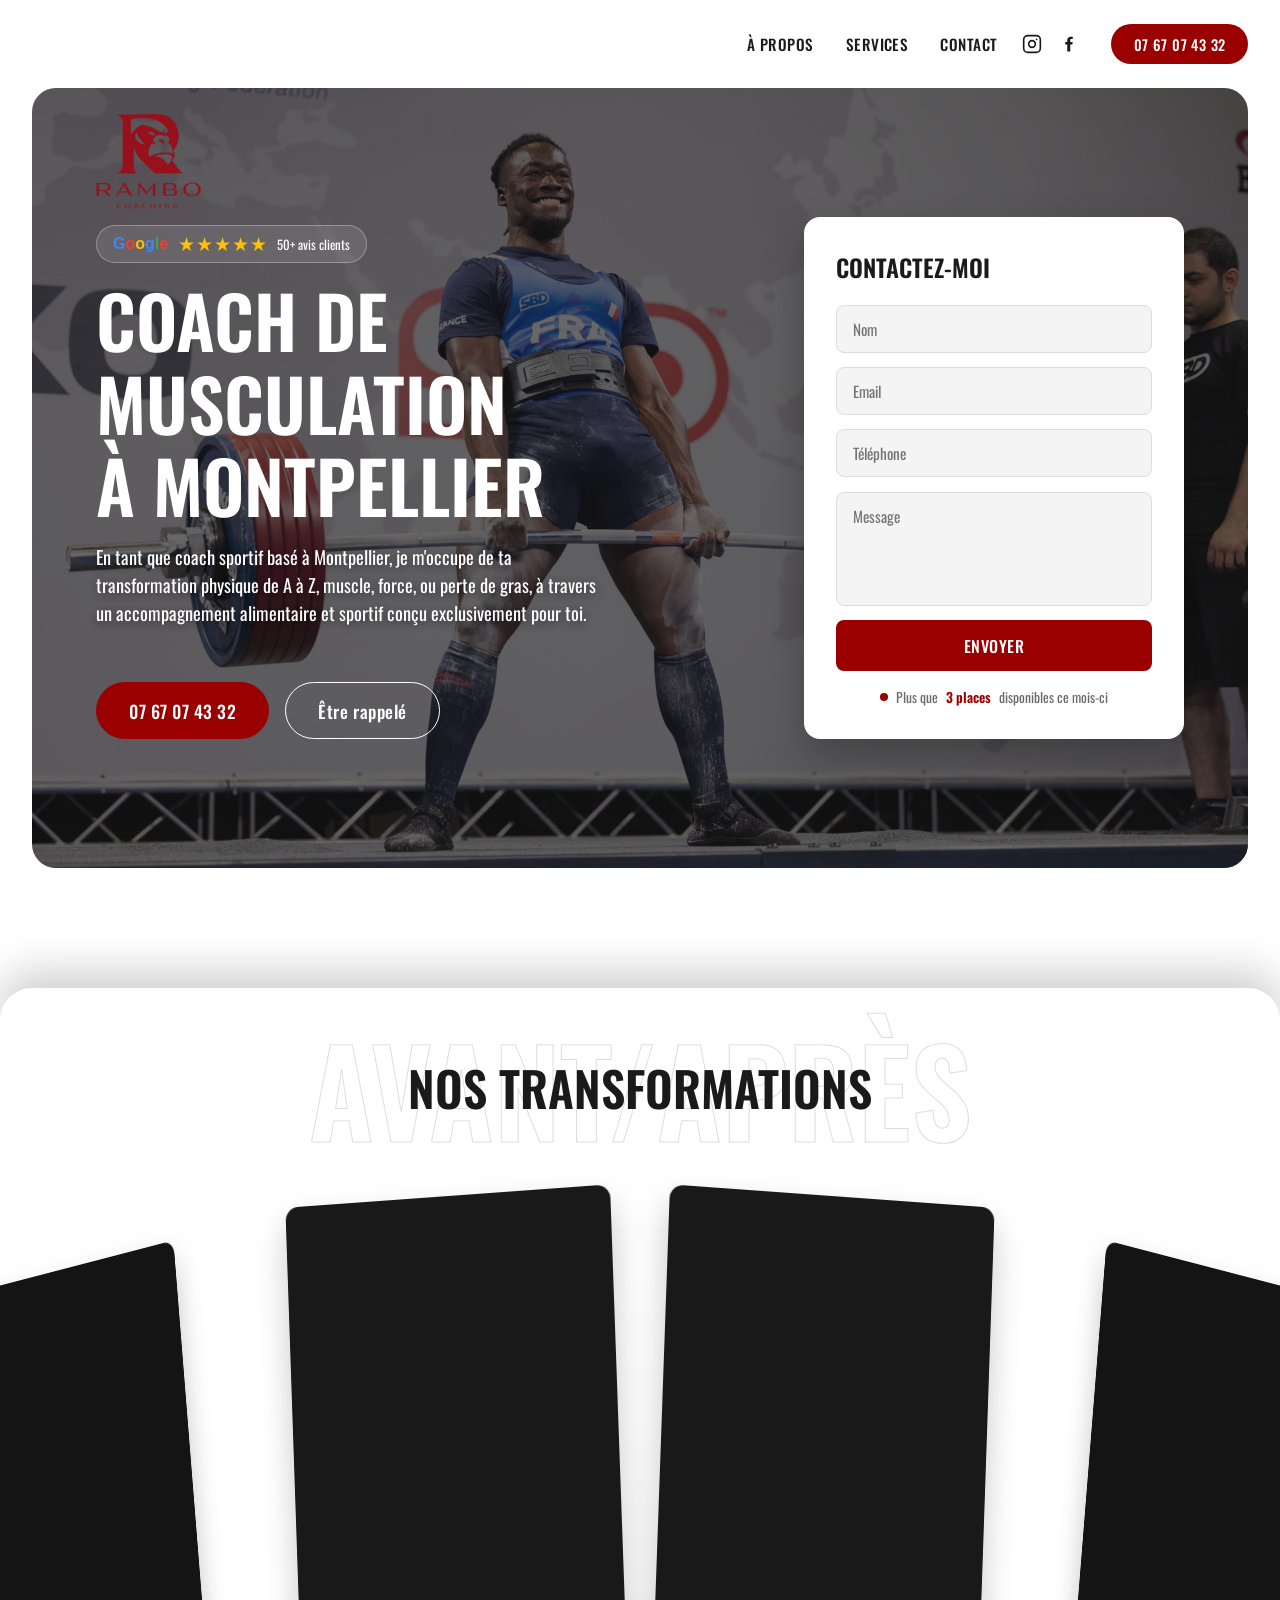
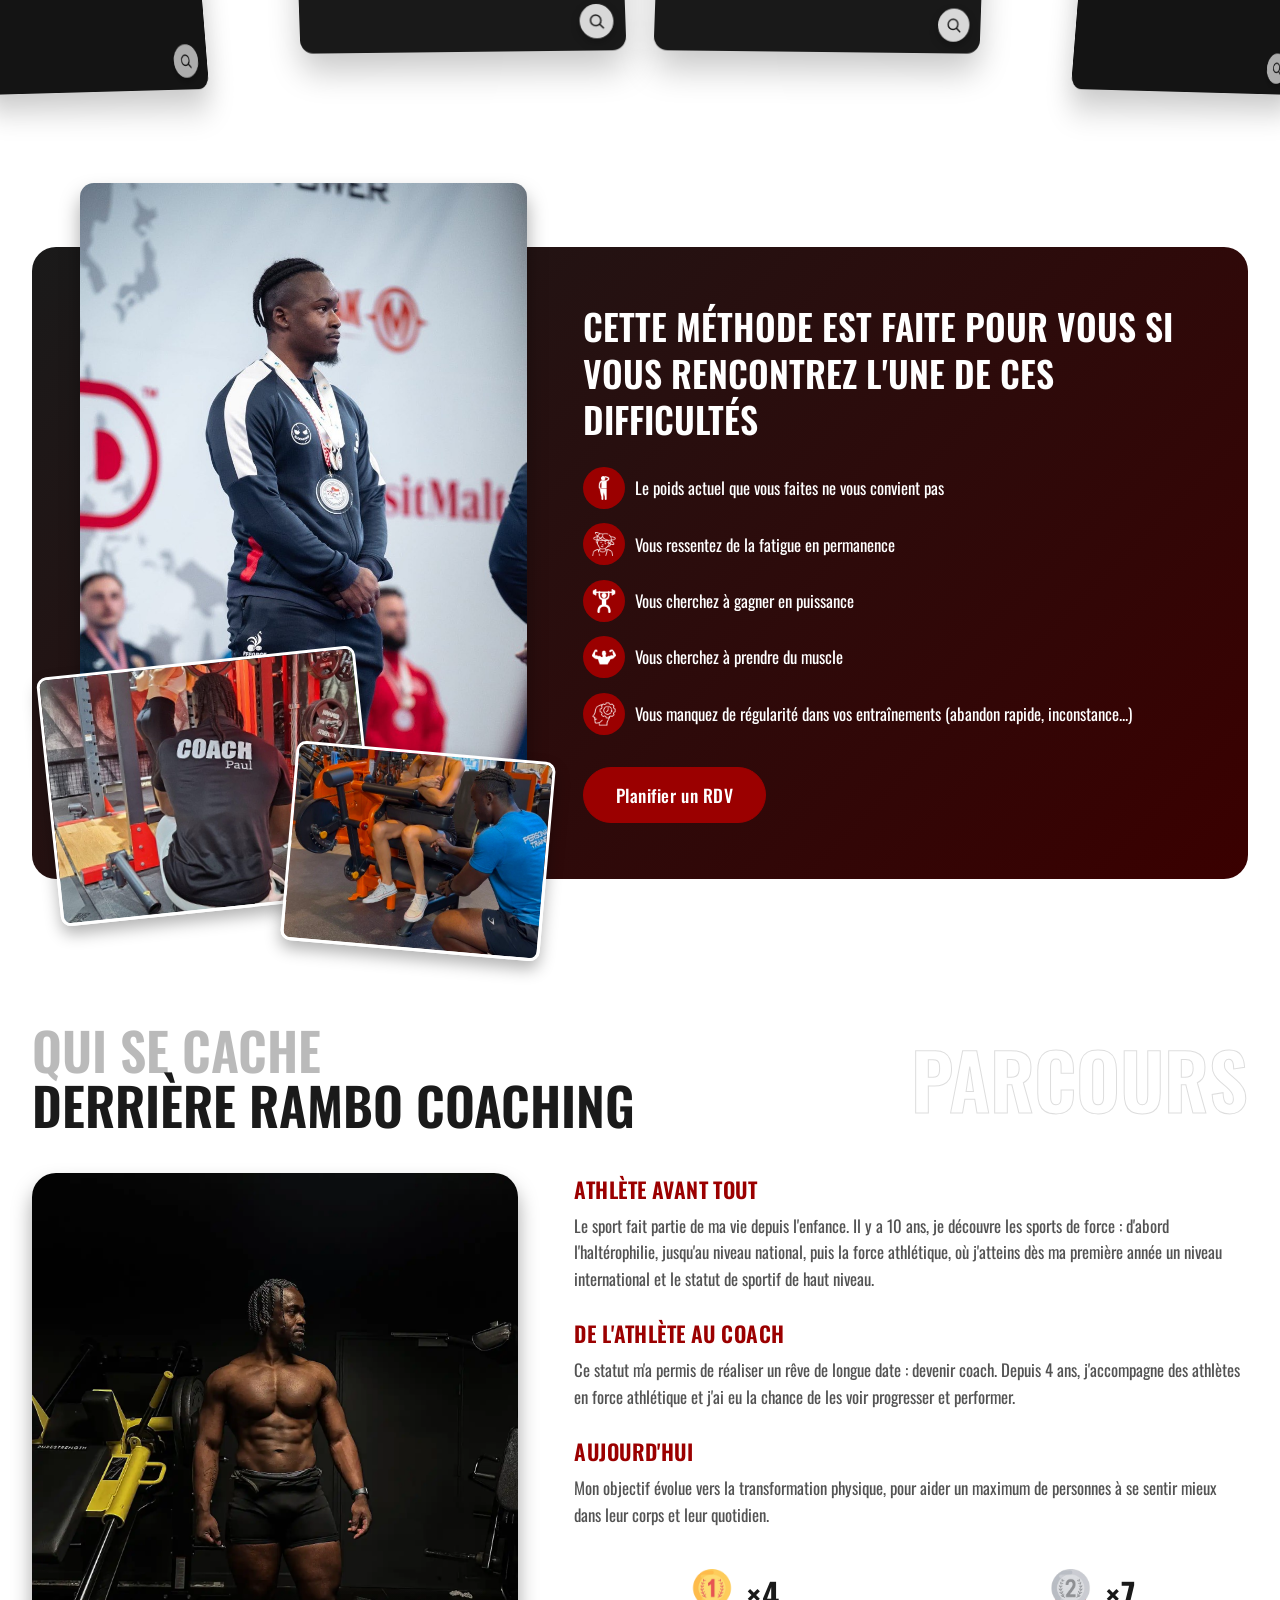
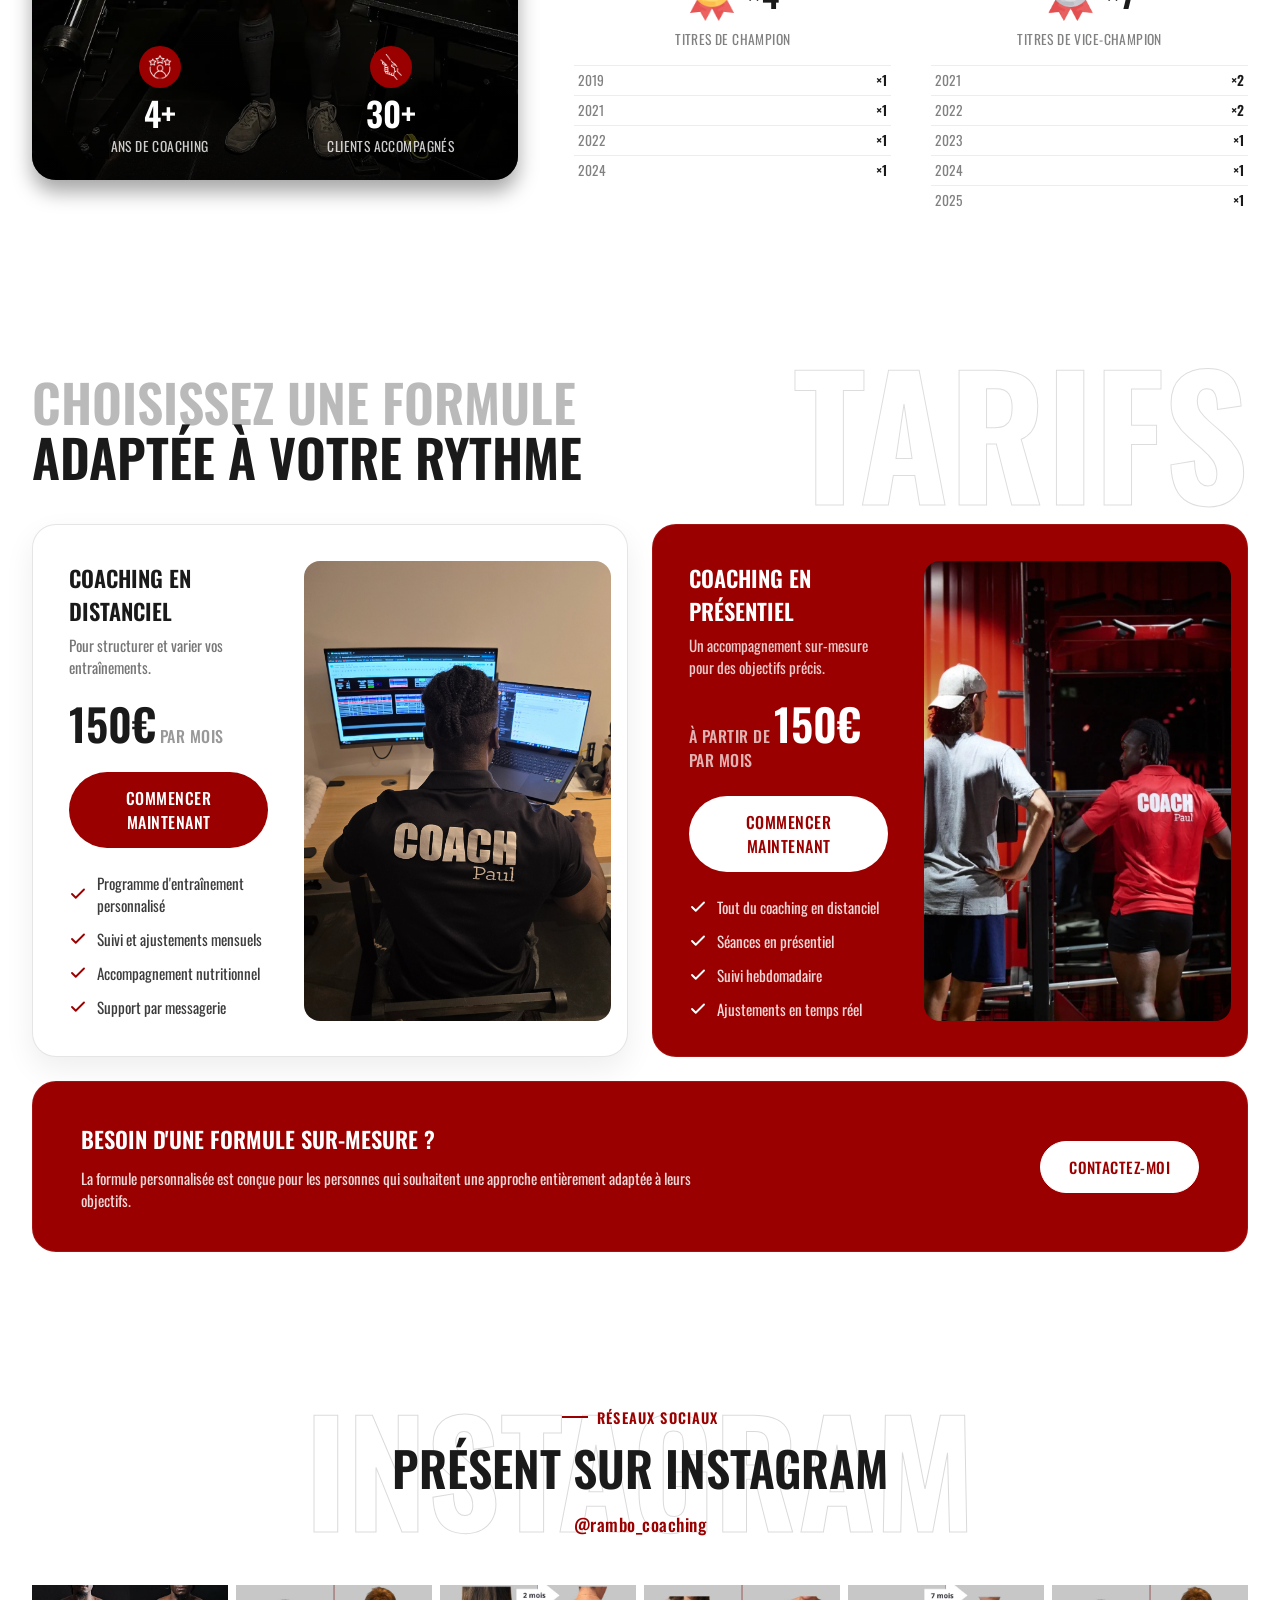
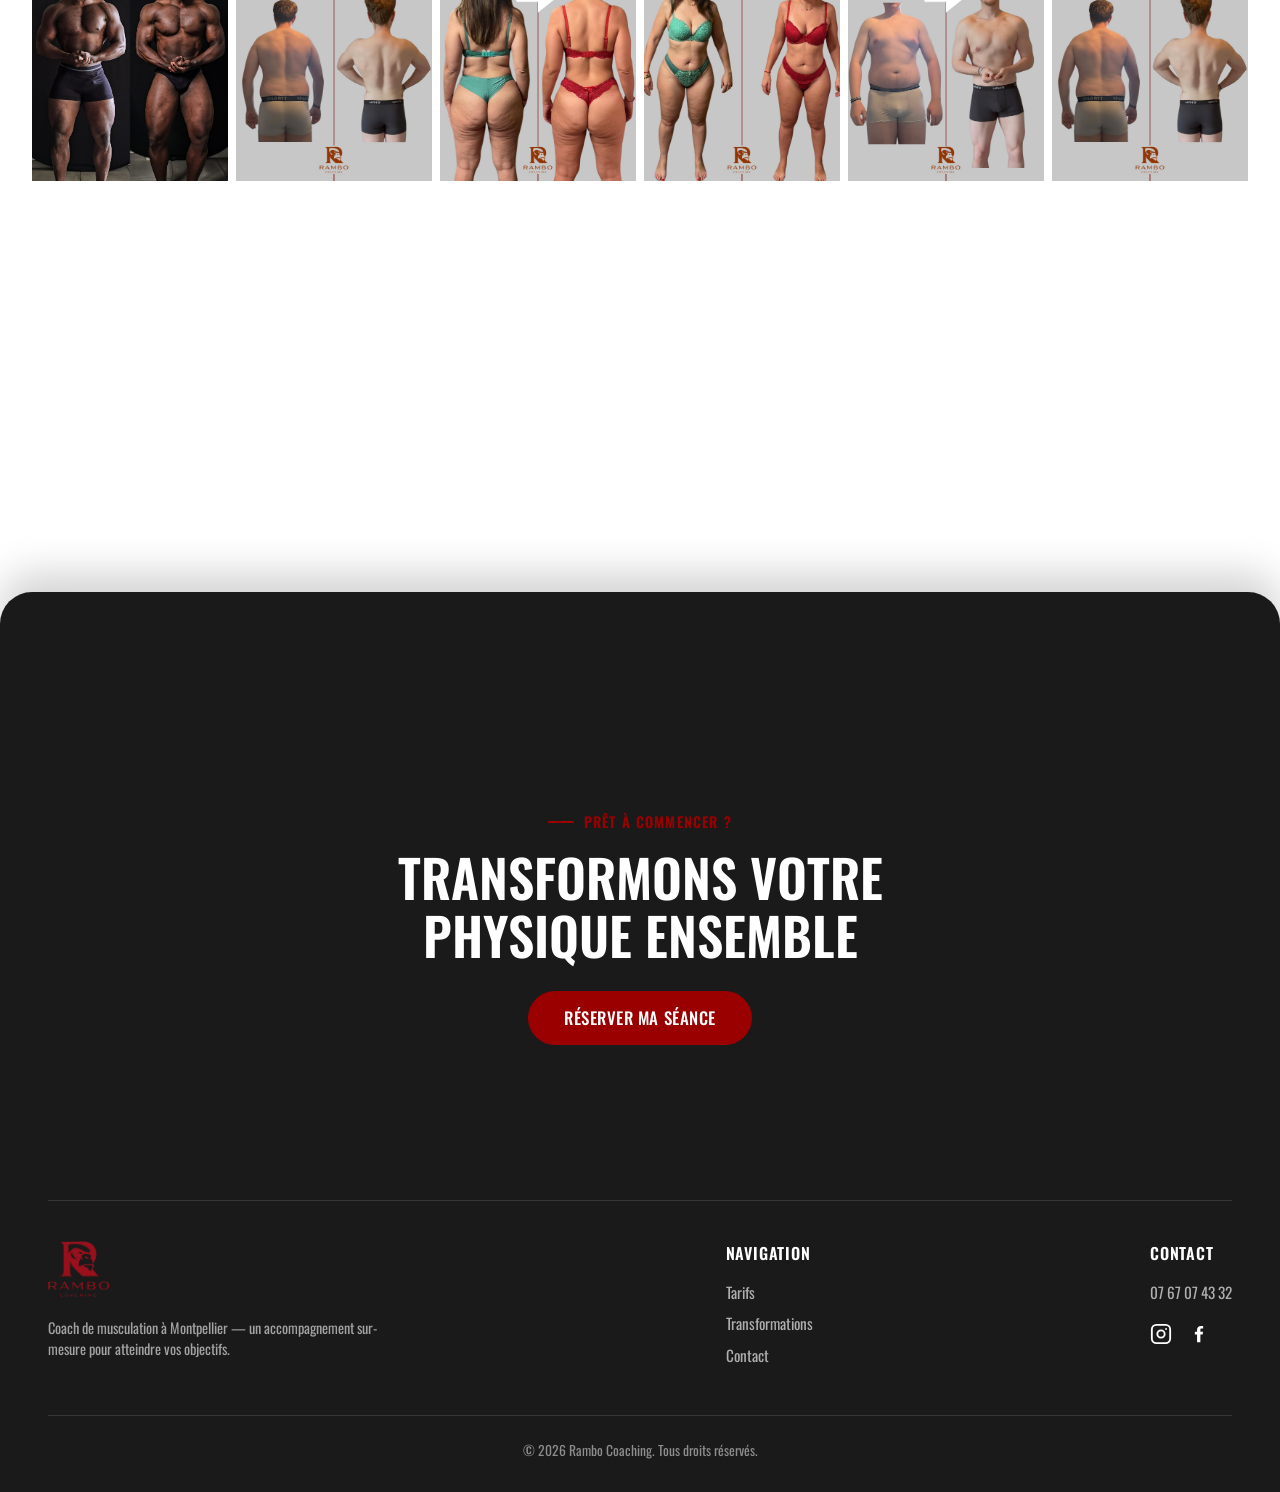
==== commit 4b6a9ffe: "added the who am i section" ====
--- a/index.html
+++ b/index.html
@@ -4,7 +4,7 @@
   <meta charset="UTF-8">
   <meta name="viewport" content="width=device-width, initial-scale=1.0">
   <title>Coach de Musculation à Montpellier | Rambo Coaching</title>
-  <meta name="description" content="Coach de musculation à Montpellier — un accompagnement sur-mesure pour atteindre vos objectifs.">
+  <meta name="description" content="Coach Sportif Montpellier | Un accompagnement sur-mesure pour atteindre vos objectifs">
 
   <link rel="icon" type="image/png" sizes="32x32" href="assets/favicon/favicon-32x32.png">
   <link rel="icon" type="image/png" sizes="16x16" href="assets/favicon/favicon-16x16.png">
@@ -177,8 +177,8 @@
     <section class="qualify-card">
       <div class="qualify-visual">
         <img src="assets/images/paulstanding.jpg" alt="Paul, coach sportif à Montpellier, spécialiste en musculation et perte de poids" class="qualify-main-photo">
-        <img src="assets/images/floating-image-paul1.jpg" alt="Coach musculation Montpellier - séance de coaching sportif avec Paul" class="qualify-float qualify-float-1">
-        <img src="assets/images/floating-image-paul2.jpg" alt="Coach sportif Montpellier - accompagnement musculation personnalisé" class="qualify-float qualify-float-2">
+        <img src="assets/images/seance-musculation-montpellier.jpg" alt="Coach musculation Montpellier - séance de coaching sportif avec Paul" class="qualify-float qualify-float-1">
+        <img src="assets/images/coach-personnel-montpellier.jpg" alt="Coach sportif Montpellier - accompagnement musculation personnalisé" class="qualify-float qualify-float-2">
       </div>
       <div class="qualify-content">
         <h2>Cette méthode est faite pour vous si vous rencontrez l'une de ces difficultés</h2>
@@ -193,6 +193,33 @@
       </div>
     </section>
   </div>
+
+  <!-- Profile / trust section — content is rendered from the CMS-editable
+       data file (data/profile.json) by js/main.js. -->
+  <section class="profile" id="about">
+    <div class="profile-inner">
+      <div class="profile-title">
+        <span class="profile-ghost" aria-hidden="true">Parcours</span>
+        <h2 class="profile-heading">
+          <span class="profile-heading-muted">Qui se cache</span>
+          <span class="profile-heading-bold">derrière Rambo Coaching</span>
+        </h2>
+      </div>
+
+      <div class="profile-layout">
+        <div class="profile-visual">
+          <div class="profile-photo-wrap" id="profileVisual"></div>
+          <!-- On desktop these sit over the photo; on mobile they flow
+               underneath it (see the media queries in style.css). -->
+          <div class="profile-stats" id="profileStats"></div>
+        </div>
+        <div class="profile-content">
+          <div class="profile-bio" id="profileBio"></div>
+          <div class="profile-medals" id="profileMedals"></div>
+        </div>
+      </div>
+    </div>
+  </section>
 
   <section class="pricing" id="tarifs">
     <div class="pricing-inner">
@@ -218,7 +245,7 @@
               <li><span class="plan-feature-icon"><svg viewBox="0 0 24 24" width="18" height="18" fill="none" stroke="currentColor" stroke-width="2.5" stroke-linecap="round" stroke-linejoin="round" aria-hidden="true"><polyline points="20 6 9 17 4 12"/></svg></span>Support par messagerie</li>
             </ul>
           </div>
-          <img src="assets/images/Paul-online.webp" alt="Coach musculation Montpellier en distanciel - coaching en ligne avec Paul" class="plan-image">
+          <img src="assets/images/coaching-musculation-en-ligne-montpellier.webp" alt="Coach musculation Montpellier en distanciel - coaching en ligne avec Paul" class="plan-image">
         </article>
 
         <article class="plan-card plan-card--red">
@@ -316,7 +343,7 @@
         <p>Enchanté de vous rencontrer&nbsp;! Si vous avez des questions sur mes services, n'hésitez pas à me contacter.</p>
       </div>
       <div class="whatsapp-action">
-        <img src="assets/images/paul-contact-page-image.webp" alt="Paul, coach sportif à Montpellier - Rambo Coaching" class="whatsapp-avatar">
+        <img src="assets/images/coach-sportif-montpellier-paul.webp" alt="Paul, coach sportif à Montpellier - Rambo Coaching" class="whatsapp-avatar">
         <a href="https://wa.me/33767074332" class="whatsapp-chat-btn" target="_blank" rel="noopener noreferrer">Discutez avec moi</a>
       </div>
     </div>
@@ -356,7 +383,7 @@
       </div>
 
       <div class="contact-modal-image">
-        <img src="assets/images/paul-contact-page-image.webp" alt="Paul, coach sportif à Montpellier - Rambo Coaching">
+        <img src="assets/images/coach-sportif-montpellier-paul.webp" alt="Paul, coach sportif à Montpellier - Rambo Coaching">
       </div>
     </div>
   </div>
--- a/css/style.css
+++ b/css/style.css
@@ -274,7 +274,7 @@
   gap: 2rem;
   padding: 2rem 4rem;
   text-align: left;
-  background-image: url('../assets/images/hero-bg.jpeg');
+  background-image: url('../assets/images/coach-musculation-montpellier-competition.jpeg');
   background-size: cover;
   background-position: center 25%;
   background-repeat: no-repeat;
@@ -1393,6 +1393,7 @@
   /* Sections after the curtain must also sit above the pinned hero and
      stay opaque, so the hero never shows through once it's covered. */
   .qualify-wrapper,
+  .profile,
   .instagram {
     position: relative;
     z-index: 2;
@@ -1404,6 +1405,340 @@
      pricing section's opaque background. */
   .qualify-wrapper {
     z-index: 3;
+  }
+}
+
+/* ===== Profile / trust section ("qui suis-je") ===== */
+.profile {
+  background-color: var(--color-white);
+  padding: 4rem 1.5rem;
+  /* Clip the oversized ghost watermark so it never causes horizontal scroll. */
+  overflow: hidden;
+}
+
+.profile-inner {
+  max-width: 1440px;
+  margin: 0 auto;
+}
+
+.profile-title {
+  position: relative;
+  display: block;
+  margin-bottom: 2.5rem;
+}
+
+/* Oversized outline-only watermark, anchored to the right of the section. */
+.profile-ghost {
+  position: absolute;
+  top: 50%;
+  right: 0;
+  transform: translateY(-50%);
+  z-index: 0;
+  font-family: 'Oswald', sans-serif;
+  font-weight: 600;
+  font-size: clamp(2.5rem, 6vw, 5rem);
+  line-height: 1;
+  text-transform: uppercase;
+  white-space: nowrap;
+  color: transparent;
+  -webkit-text-stroke: 1px rgba(26, 26, 26, 0.15);
+  pointer-events: none;
+}
+
+.profile-heading {
+  position: relative;
+  z-index: 1;
+  font-family: 'Oswald', sans-serif;
+  font-weight: 600;
+  font-size: clamp(1.8rem, 5vw, 3.25rem);
+  line-height: 1.05;
+  text-transform: uppercase;
+}
+
+.profile-heading span {
+  display: block;
+}
+
+.profile-heading-muted {
+  color: rgba(26, 26, 26, 0.3);
+}
+
+.profile-heading-bold {
+  color: var(--color-dark);
+}
+
+/* Mobile: photo on top, content stacked below. */
+.profile-layout {
+  display: flex;
+  flex-direction: column;
+  gap: 2rem;
+}
+
+.profile-visual {
+  position: relative;
+}
+
+.profile-photo {
+  display: block;
+  width: 100%;
+  height: 320px;
+  object-fit: cover;
+  object-position: center 20%;
+  border-radius: 16px;
+  box-shadow: 0 12px 20px rgba(0, 0, 0, 0.35);
+}
+
+.profile-content {
+  display: flex;
+  flex-direction: column;
+  gap: 2rem;
+}
+
+.profile-bio {
+  display: flex;
+  flex-direction: column;
+  gap: 1.5rem;
+}
+
+.profile-bio-heading {
+  font-family: 'Oswald', sans-serif;
+  font-weight: 600;
+  font-size: clamp(1.1rem, 4vw, 1.35rem);
+  text-transform: uppercase;
+  letter-spacing: 0.02em;
+  color: var(--color-red);
+  margin-bottom: 0.5rem;
+}
+
+.profile-bio-text {
+  font-family: 'Oswald', sans-serif;
+  font-weight: 400;
+  font-size: 0.95rem;
+  line-height: 1.6;
+  color: rgba(26, 26, 26, 0.75);
+}
+
+/* Stats + medals: icon + number + label, not paragraphs.
+   The stats sit over the bottom of the photo on a scrim, so the numbers
+   stay legible over the image. */
+.profile-stats {
+  position: absolute;
+  left: 0;
+  right: 0;
+  bottom: 0;
+  z-index: 1;
+  display: grid;
+  grid-template-columns: repeat(2, 1fr);
+  gap: 0.75rem;
+  padding: 3rem 0.75rem 1.1rem;
+  background: linear-gradient(
+    to top,
+    rgba(0, 0, 0, 0.82) 0%,
+    rgba(0, 0, 0, 0.55) 45%,
+    rgba(0, 0, 0, 0) 100%
+  );
+  border-bottom-left-radius: 16px;
+  border-bottom-right-radius: 16px;
+  /* Purely informational, so it never intercepts taps on the photo. */
+  pointer-events: none;
+}
+
+.profile-stat {
+  display: flex;
+  flex-direction: column;
+  align-items: center;
+  text-align: center;
+  gap: 0.35rem;
+}
+
+.profile-stat-icon {
+  display: flex;
+  align-items: center;
+  justify-content: center;
+  width: 34px;
+  height: 34px;
+  border-radius: 50%;
+  background-color: var(--color-red);
+  color: var(--color-white);
+  margin-bottom: 0.2rem;
+  padding: 6px;
+}
+
+/* Source icons are black line-art, so flip them to white to read on the
+   red disc (same treatment as the qualify-list icons). */
+.profile-stat-icon img {
+  width: 100%;
+  height: 100%;
+  object-fit: contain;
+  filter: brightness(0) invert(1);
+}
+
+.profile-stat-value {
+  font-family: 'Oswald', sans-serif;
+  font-weight: 600;
+  font-size: clamp(1.5rem, 6vw, 2.1rem);
+  line-height: 1;
+  color: var(--color-white);
+}
+
+.profile-stat-label {
+  font-family: 'Oswald', sans-serif;
+  font-weight: 400;
+  font-size: 0.78rem;
+  text-transform: uppercase;
+  letter-spacing: 0.03em;
+  color: rgba(255, 255, 255, 0.8);
+}
+
+.profile-medals {
+  display: grid;
+  grid-template-columns: repeat(2, 1fr);
+  gap: 1rem;
+}
+
+.profile-medal {
+  display: flex;
+  flex-direction: column;
+  align-items: center;
+  text-align: center;
+  gap: 0.5rem;
+}
+
+.profile-medal-head {
+  display: flex;
+  align-items: center;
+  gap: 0.5rem;
+}
+
+/* Full-colour on purpose: gold vs silver is the meaning, so these icons
+   never get the white-out filter used on the qualify-list icons. */
+.profile-medal-icon {
+  width: 40px;
+  height: 40px;
+  object-fit: contain;
+}
+
+.profile-medal-count {
+  font-family: 'Oswald', sans-serif;
+  font-weight: 600;
+  font-size: clamp(1.6rem, 6vw, 2.1rem);
+  line-height: 1;
+  color: var(--color-dark);
+}
+
+.profile-medal-label {
+  font-family: 'Oswald', sans-serif;
+  font-weight: 400;
+  font-size: 0.85rem;
+  text-transform: uppercase;
+  letter-spacing: 0.03em;
+  color: rgba(26, 26, 26, 0.55);
+}
+
+/* Year-by-year breakdown: one row per year, count on the right, so the
+   totals above are easy to scan back to. */
+.profile-medal-years {
+  list-style: none;
+  width: 100%;
+  display: flex;
+  flex-direction: column;
+  margin-top: 0.5rem;
+  border-top: 1px solid rgba(26, 26, 26, 0.08);
+}
+
+.profile-medal-years li {
+  display: flex;
+  align-items: center;
+  justify-content: space-between;
+  gap: 0.75rem;
+  padding: 0.4rem 0.25rem;
+  border-bottom: 1px solid rgba(26, 26, 26, 0.08);
+  font-family: 'Oswald', sans-serif;
+  font-weight: 400;
+  font-size: 0.85rem;
+  line-height: 1.2;
+}
+
+.profile-medal-years li:last-child {
+  border-bottom: none;
+}
+
+.profile-medal-year {
+  color: rgba(26, 26, 26, 0.55);
+}
+
+.profile-medal-year-count {
+  font-weight: 600;
+  color: var(--color-dark);
+}
+
+/* Mobile-only — kept isolated so it never touches desktop. Matches the
+   gallery/Instagram sections, where the watermark is hidden on small screens. */
+@media (max-width: 768px) {
+  .profile-ghost {
+    display: none;
+  }
+}
+
+/* Desktop-only profile layout — kept isolated so it never touches mobile. */
+@media (min-width: 769px) {
+  .profile {
+    padding: 5rem 2rem;
+  }
+
+  .profile-layout {
+    flex-direction: row;
+    align-items: flex-start;
+    gap: 3.5rem;
+  }
+
+  .profile-visual {
+    flex: 0 0 40%;
+    position: sticky;
+    top: 6rem;
+  }
+
+  .profile-photo {
+    height: auto;
+    aspect-ratio: 4 / 5;
+    border-radius: 24px;
+  }
+
+  /* Roomier overlay + corners matching the larger desktop photo radius. */
+  .profile-stats {
+    gap: 1rem;
+    padding: 4rem 1.25rem 1.5rem;
+    border-bottom-left-radius: 24px;
+    border-bottom-right-radius: 24px;
+  }
+
+  .profile-stat-icon {
+    width: 42px;
+    height: 42px;
+    margin-bottom: 0.25rem;
+    padding: 8px;
+  }
+
+  .profile-stat-label {
+    font-size: 0.85rem;
+  }
+
+  .profile-content {
+    flex: 1;
+    gap: 2.5rem;
+  }
+
+  .profile-bio-text {
+    font-size: 1.05rem;
+  }
+
+  .profile-medals {
+    gap: 2.5rem;
+  }
+
+  .profile-medal-icon {
+    width: 52px;
+    height: 52px;
   }
 }
 
@@ -1953,6 +2288,15 @@
 .whatsapp-widget.is-revealed {
   opacity: 1;
   transform: translateY(0);
+  /* The container's box is much larger than the visible button, because the
+     closed panel still takes up layout space above it. Keep the container
+     click-through and let the interactive children opt back in, otherwise
+     that invisible area swallows clicks meant for what sits underneath
+     (e.g. the footer social links). */
+  pointer-events: none;
+}
+
+.whatsapp-widget.is-revealed .whatsapp-toggle {
   pointer-events: auto;
 }
 
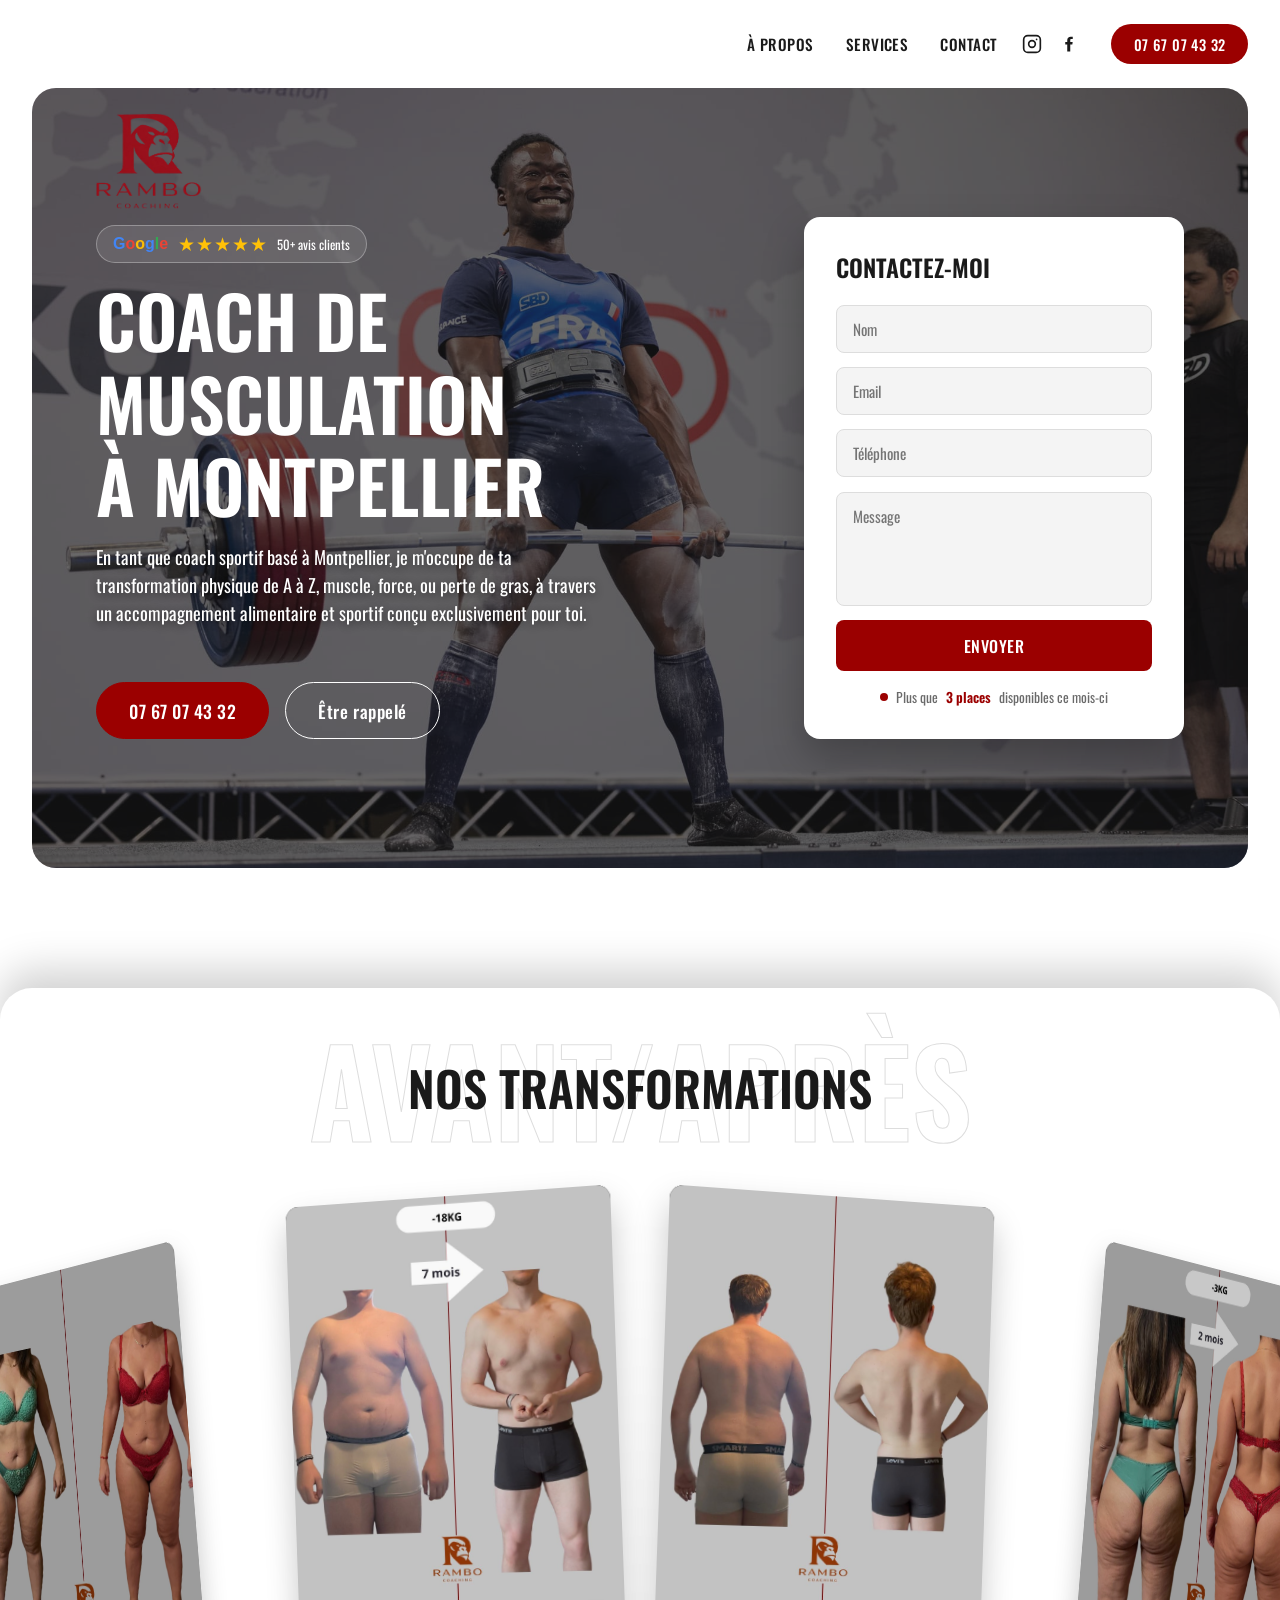
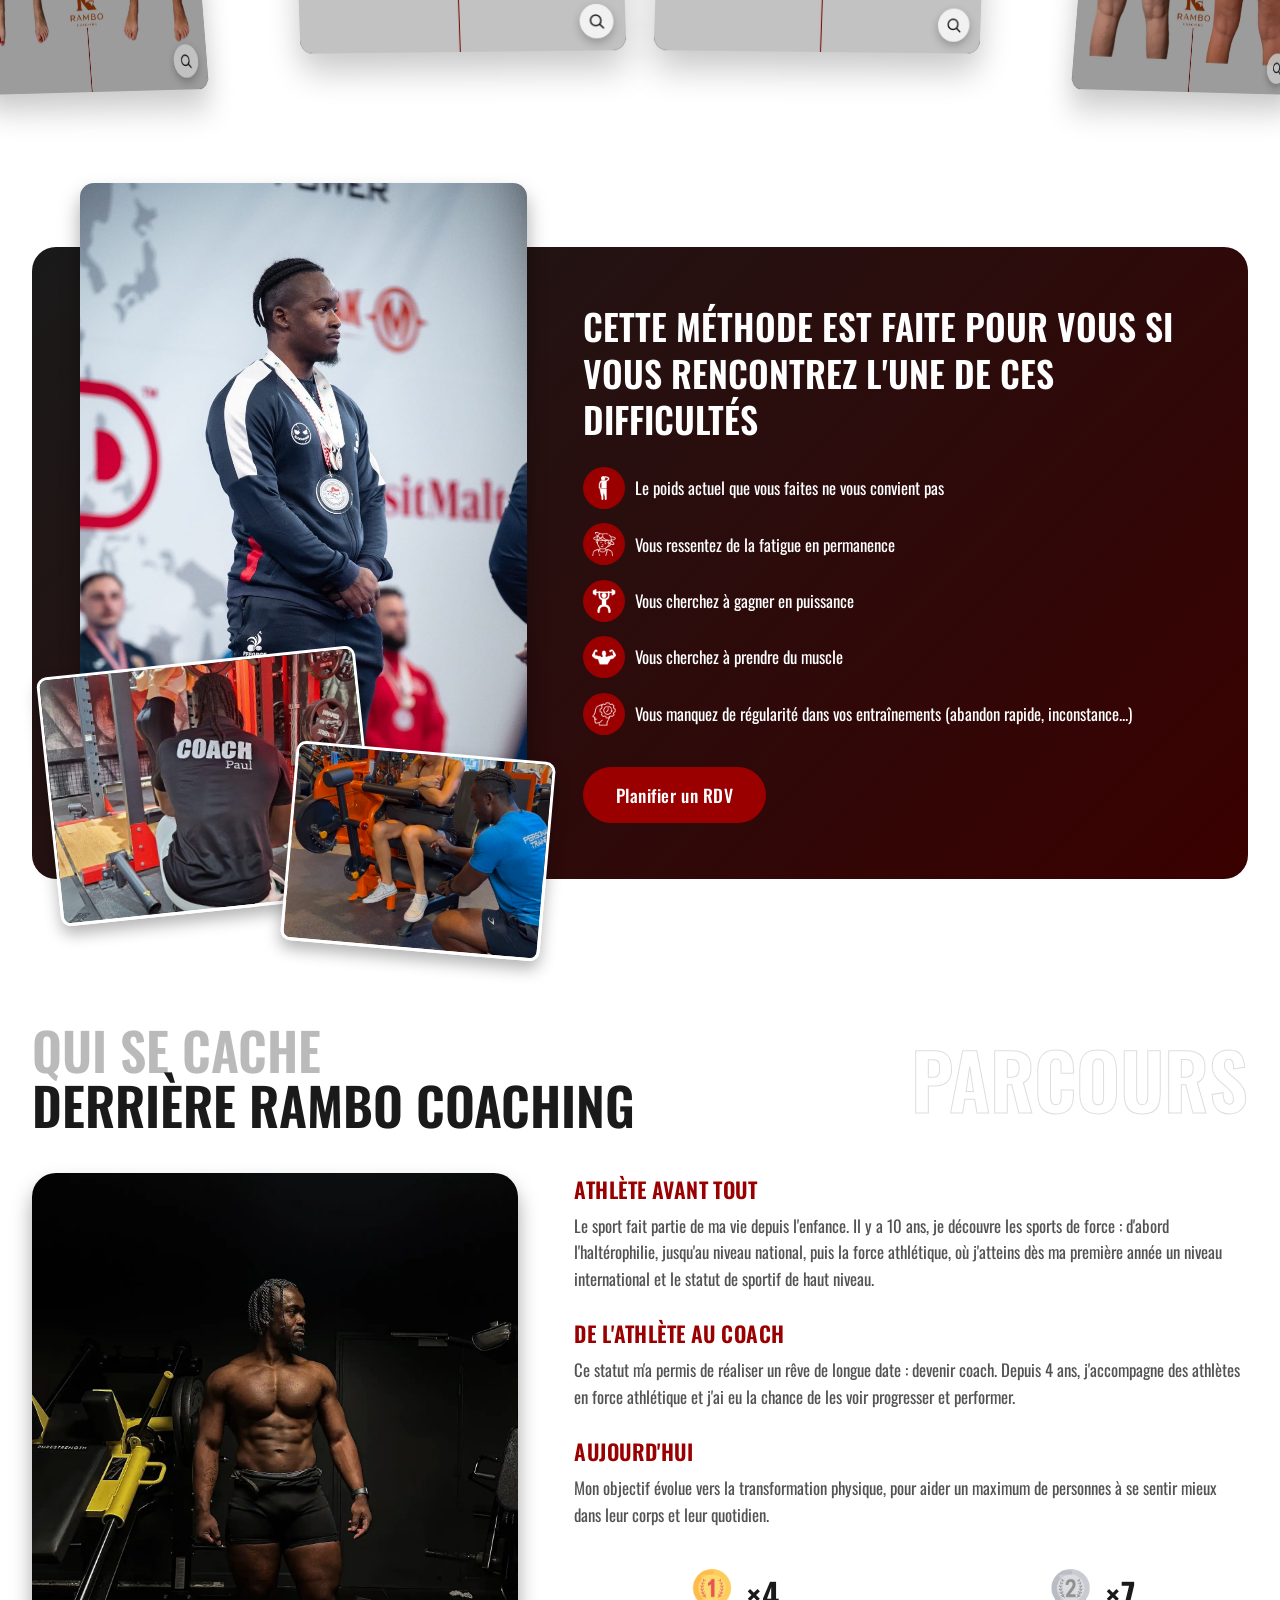
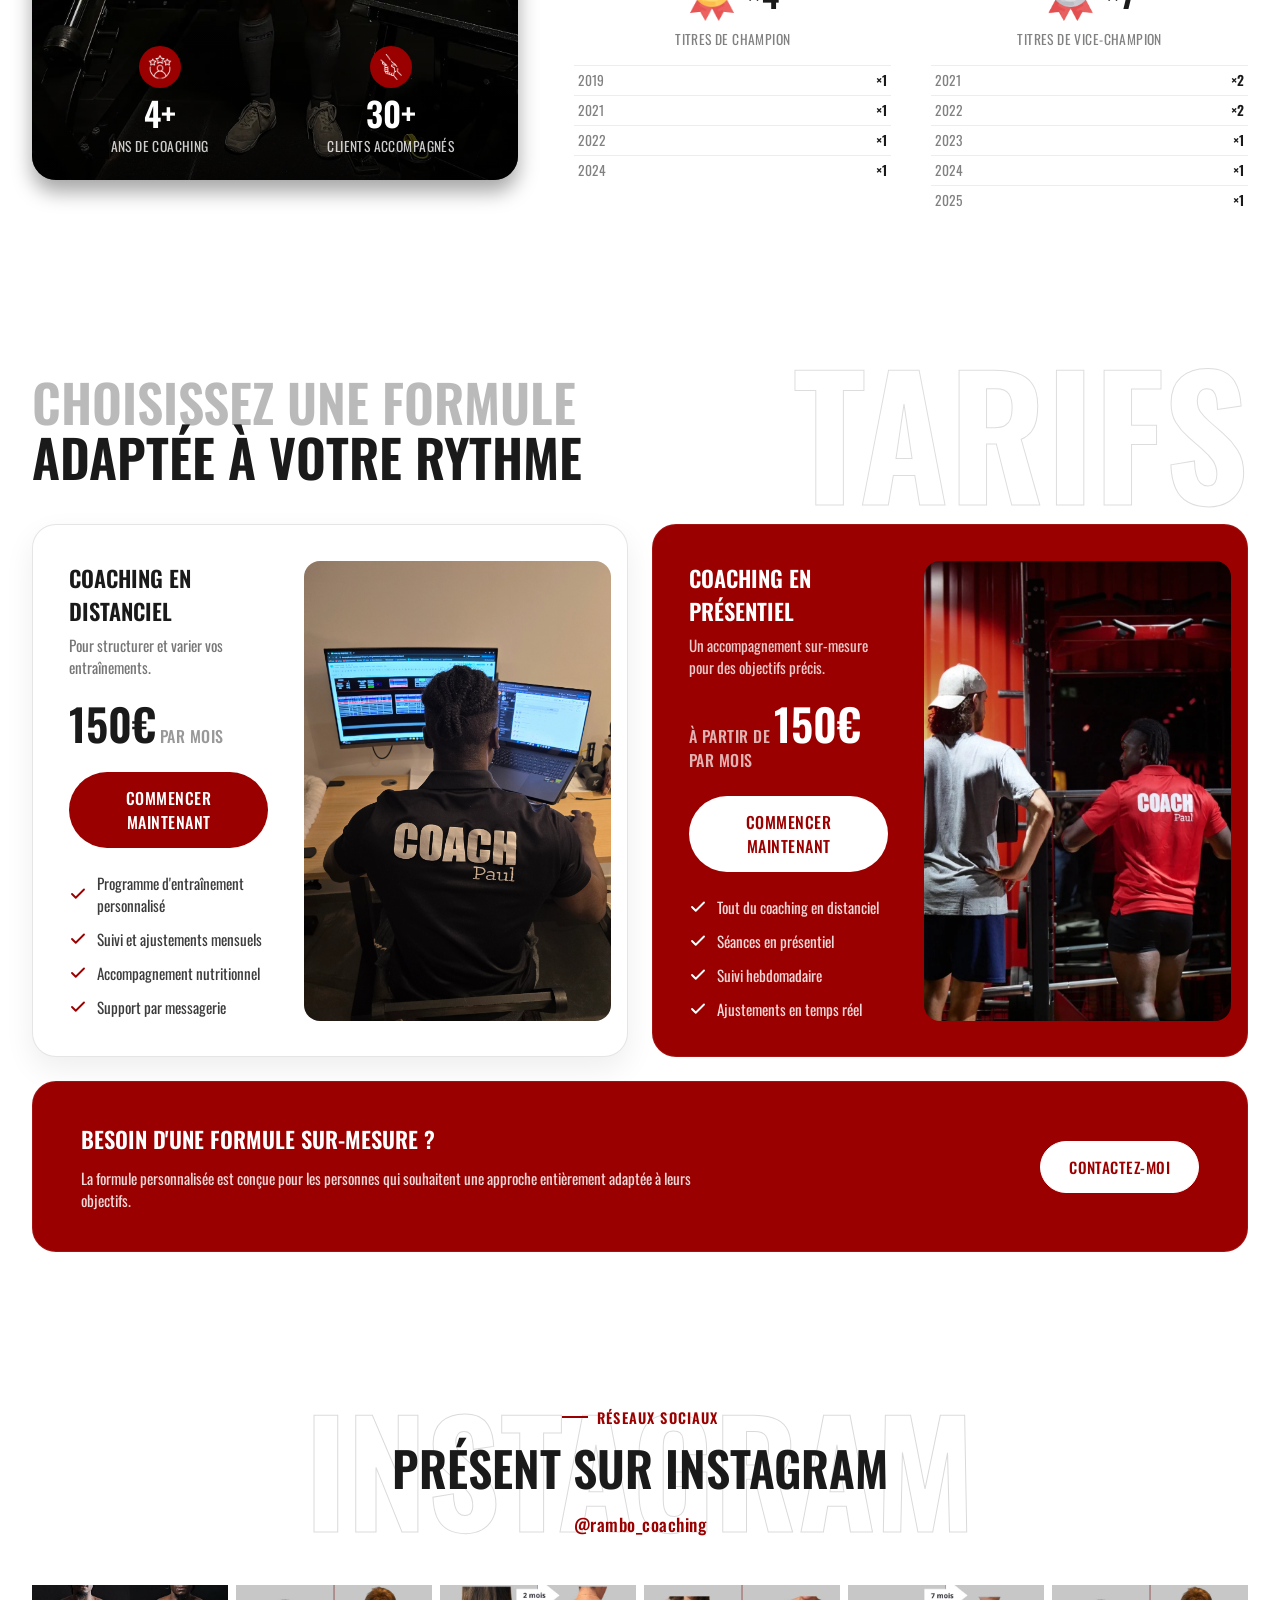
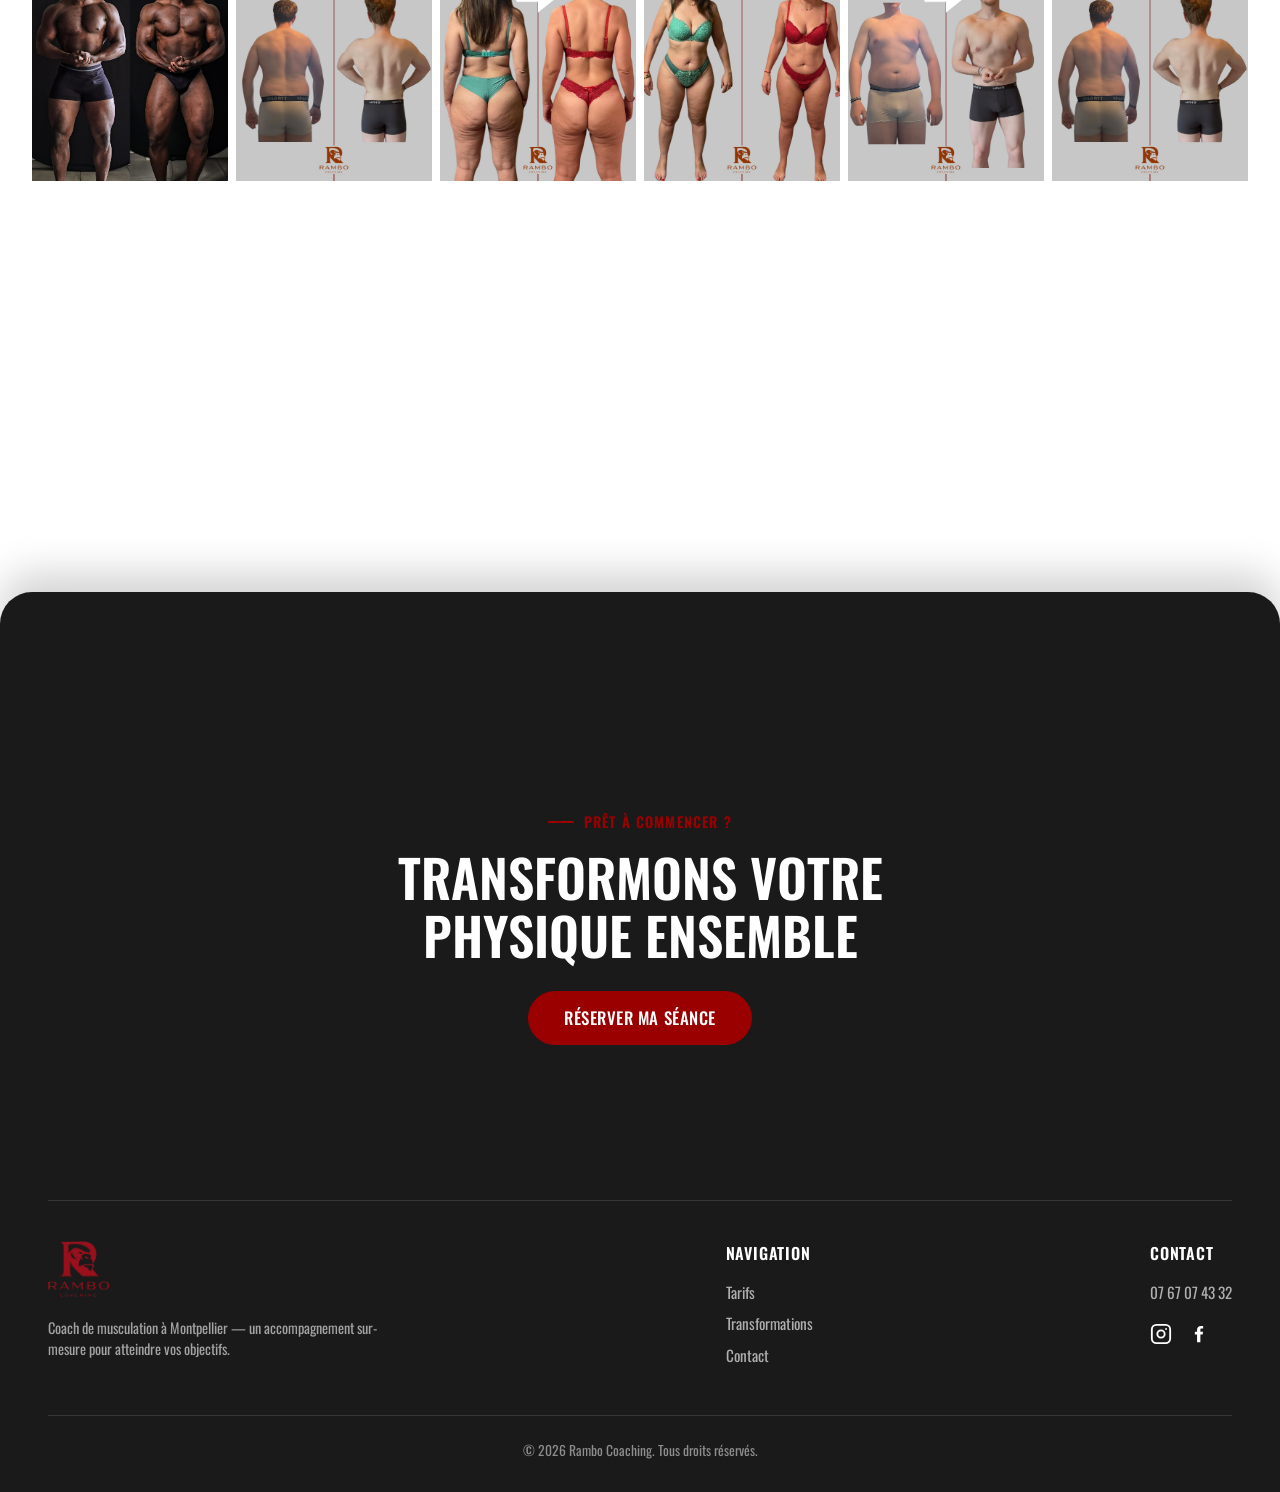
==== commit fe2e358d: "." ====
--- a/index.html
+++ b/index.html
@@ -94,7 +94,7 @@
     </a>
     <nav class="navbar-links">
       <a href="#about">À propos</a>
-      <a href="#services">Services</a>
+      <a href="#tarifs">Services</a>
       <a href="#" data-open-contact>Contact</a>
       <div class="navbar-socials-mobile">
         <a href="https://www.instagram.com/rambo_coaching" aria-label="Instagram" target="_blank" rel="noopener noreferrer">
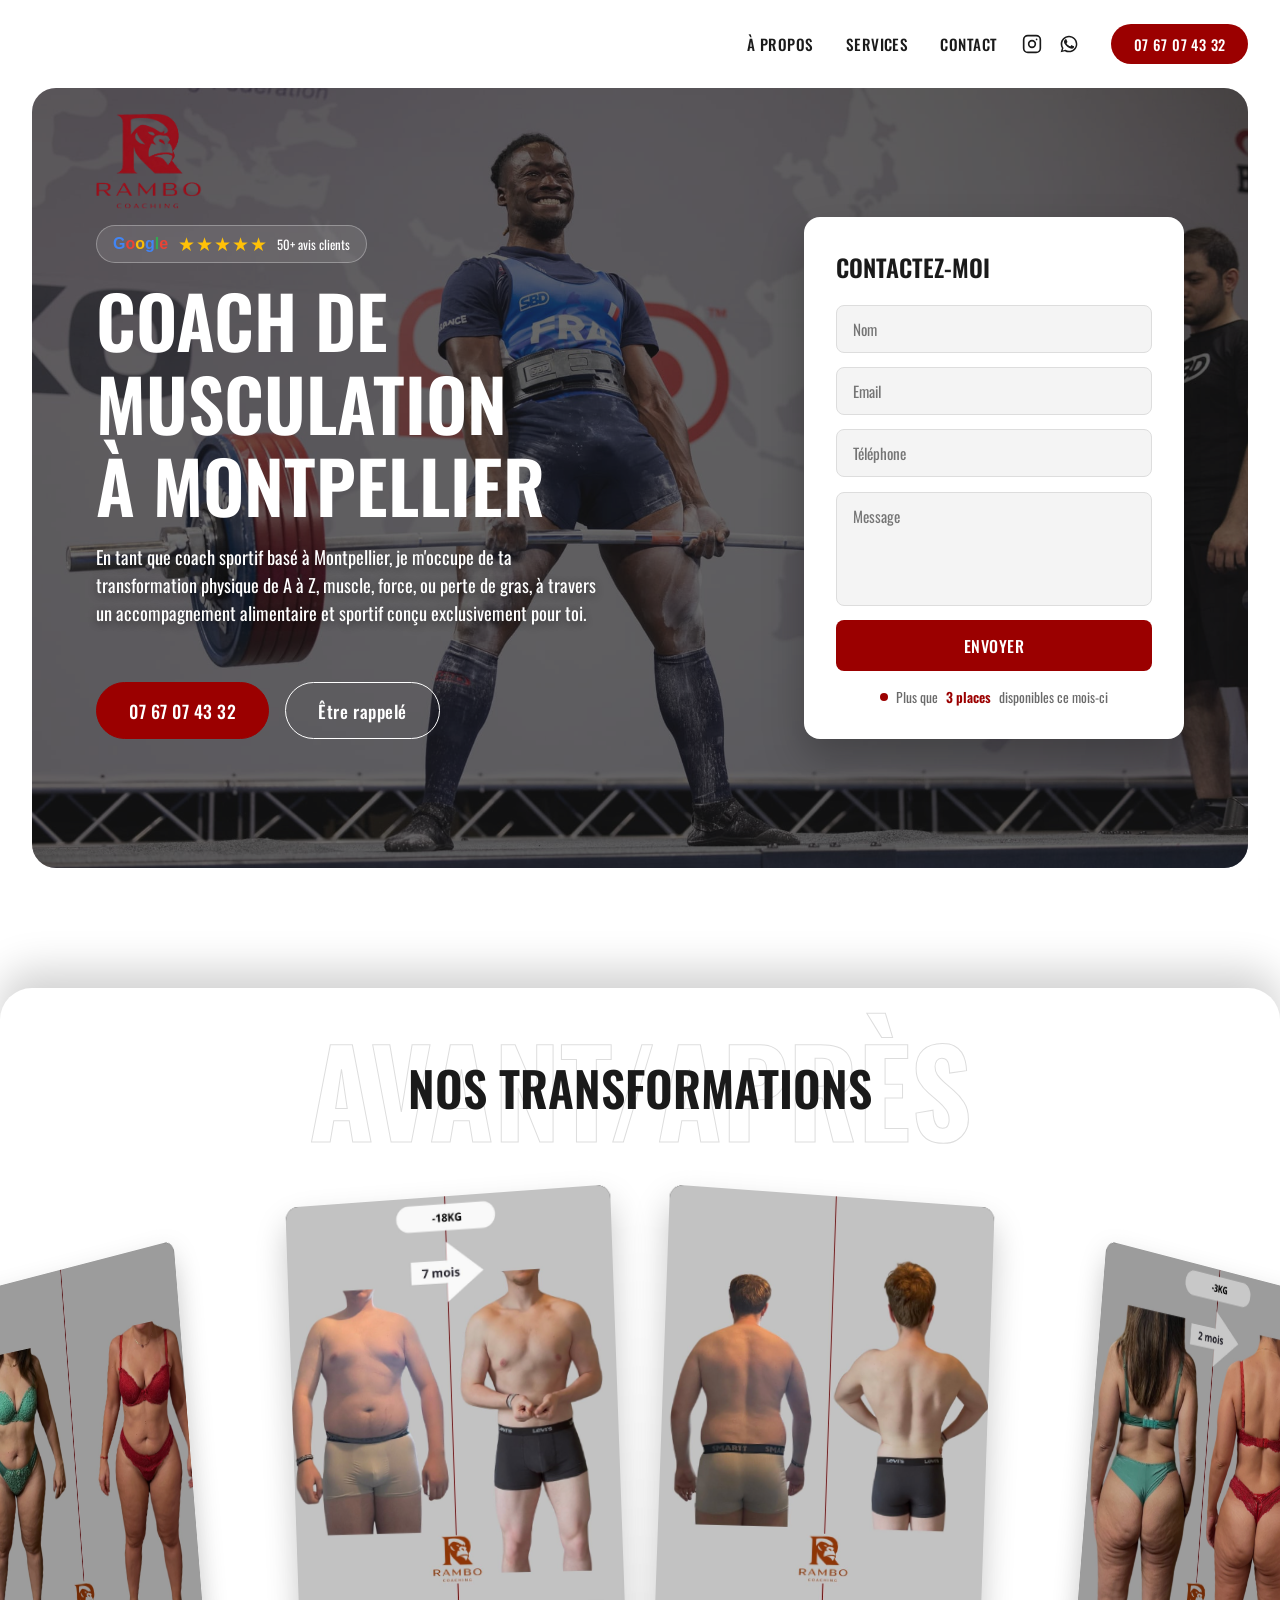
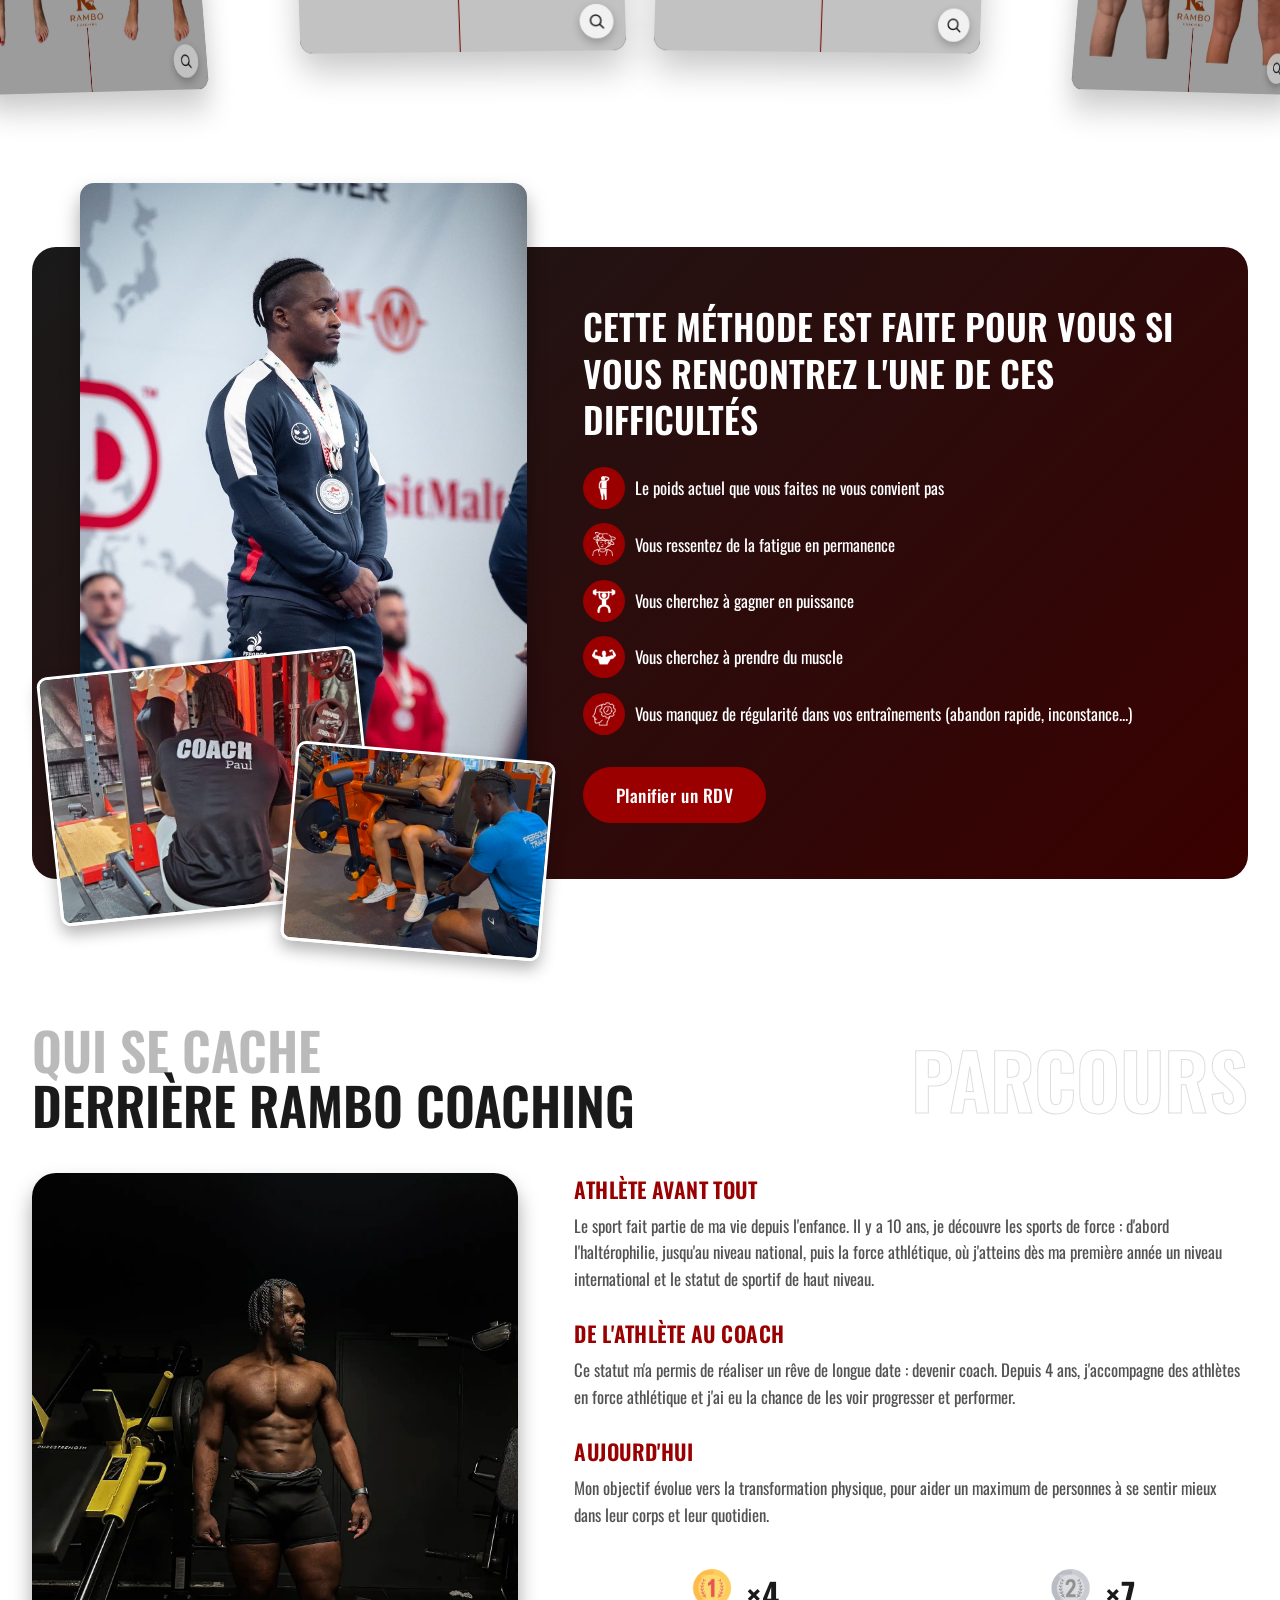
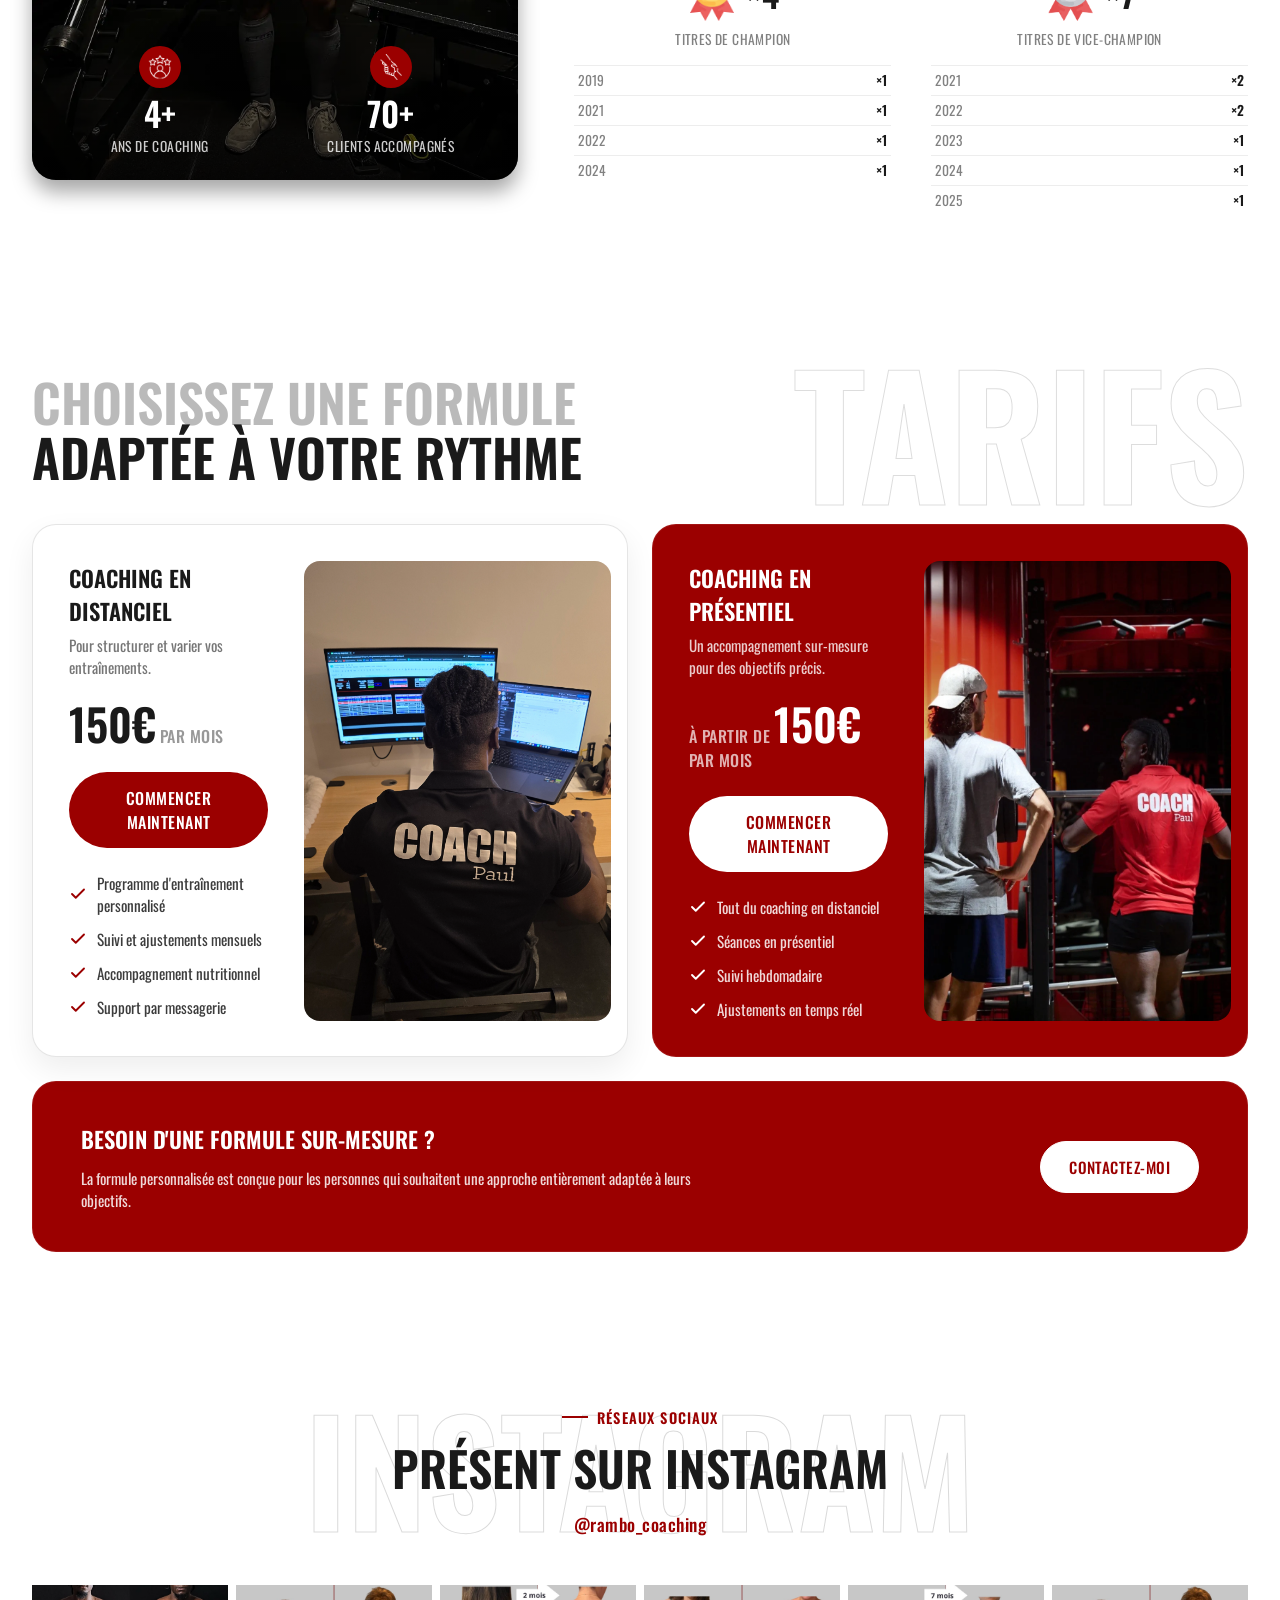
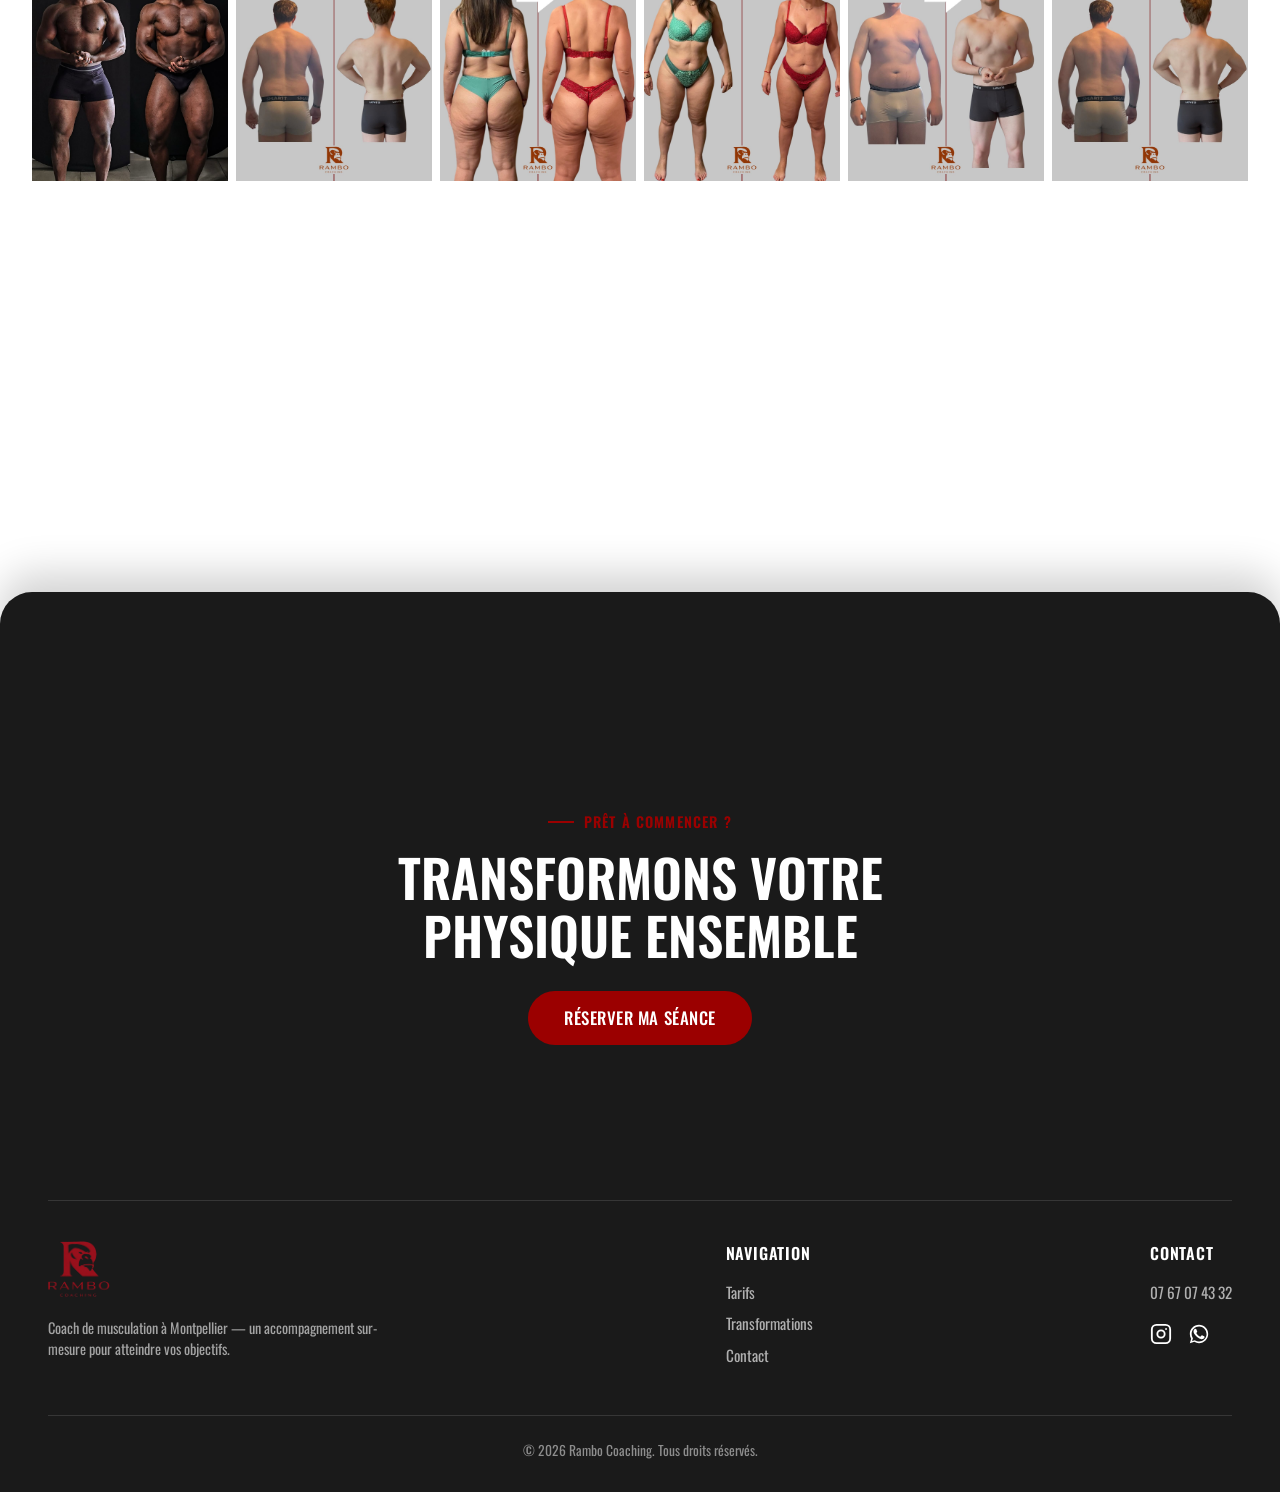
==== commit 5a627c8d: "." ====
--- a/index.html
+++ b/index.html
@@ -104,9 +104,10 @@
             <circle cx="17.5" cy="6.5" r="1" fill="currentColor" stroke="none"/>
           </svg>
         </a>
-        <a href="#" aria-label="Facebook" target="_blank" rel="noopener noreferrer">
+        <a href="https://wa.me/33767074332" aria-label="WhatsApp" target="_blank" rel="noopener noreferrer">
           <svg viewBox="0 0 24 24" width="22" height="22" fill="currentColor">
-            <path d="M13.5 21v-8.5H16l.4-3H13.5V7.5c0-.87.24-1.46 1.5-1.46H16.5V3.36C16.2 3.32 15.19 3.24 14 3.24c-2.44 0-4.11 1.49-4.11 4.22V9.5H7.5v3H9.89V21h3.61z"/>
+            <path d="M17.472 14.382c-.297-.149-1.758-.867-2.03-.967-.273-.099-.471-.148-.67.15-.197.297-.767.966-.94 1.164-.173.199-.347.223-.644.075-.297-.15-1.255-.463-2.39-1.475-.883-.788-1.48-1.761-1.653-2.059-.173-.297-.018-.458.13-.606.134-.133.298-.347.446-.52.149-.174.198-.298.298-.497.099-.198.05-.371-.025-.52-.075-.149-.669-1.612-.916-2.207-.242-.579-.487-.5-.669-.51-.173-.008-.371-.01-.57-.01-.198 0-.52.074-.792.372-.272.297-1.04 1.016-1.04 2.479 0 1.462 1.065 2.875 1.213 3.074.149.198 2.096 3.2 5.077 4.487.709.306 1.262.489 1.694.625.712.227 1.36.195 1.871.118.571-.085 1.758-.719 2.006-1.413.248-.694.248-1.289.173-1.413-.074-.124-.272-.198-.57-.347z"/>
+            <path d="M12.004 2C6.486 2 2 6.486 2 12.004c0 1.86.505 3.652 1.462 5.222L2 22l4.9-1.436a9.958 9.958 0 0 0 5.104 1.398h.004c5.517 0 10.003-4.486 10.003-10.004C22.011 6.486 17.525 2 12.004 2zm0 18.164h-.003a8.13 8.13 0 0 1-4.144-1.135l-.297-.176-3.083.903.918-3.006-.194-.309a8.13 8.13 0 0 1-1.246-4.437c0-4.49 3.654-8.144 8.152-8.144 2.177 0 4.222.849 5.76 2.389a8.09 8.09 0 0 1 2.386 5.762c0 4.49-3.654 8.153-8.249 8.153z"/>
           </svg>
         </a>
       </div>
@@ -119,9 +120,10 @@
           <circle cx="17.5" cy="6.5" r="1" fill="currentColor" stroke="none"/>
         </svg>
       </a>
-      <a href="#" aria-label="Facebook" target="_blank" rel="noopener noreferrer">
+      <a href="https://wa.me/33767074332" aria-label="WhatsApp" target="_blank" rel="noopener noreferrer">
         <svg viewBox="0 0 24 24" width="20" height="20" fill="currentColor">
-          <path d="M13.5 21v-8.5H16l.4-3H13.5V7.5c0-.87.24-1.46 1.5-1.46H16.5V3.36C16.2 3.32 15.19 3.24 14 3.24c-2.44 0-4.11 1.49-4.11 4.22V9.5H7.5v3H9.89V21h3.61z"/>
+          <path d="M17.472 14.382c-.297-.149-1.758-.867-2.03-.967-.273-.099-.471-.148-.67.15-.197.297-.767.966-.94 1.164-.173.199-.347.223-.644.075-.297-.15-1.255-.463-2.39-1.475-.883-.788-1.48-1.761-1.653-2.059-.173-.297-.018-.458.13-.606.134-.133.298-.347.446-.52.149-.174.198-.298.298-.497.099-.198.05-.371-.025-.52-.075-.149-.669-1.612-.916-2.207-.242-.579-.487-.5-.669-.51-.173-.008-.371-.01-.57-.01-.198 0-.52.074-.792.372-.272.297-1.04 1.016-1.04 2.479 0 1.462 1.065 2.875 1.213 3.074.149.198 2.096 3.2 5.077 4.487.709.306 1.262.489 1.694.625.712.227 1.36.195 1.871.118.571-.085 1.758-.719 2.006-1.413.248-.694.248-1.289.173-1.413-.074-.124-.272-.198-.57-.347z"/>
+          <path d="M12.004 2C6.486 2 2 6.486 2 12.004c0 1.86.505 3.652 1.462 5.222L2 22l4.9-1.436a9.958 9.958 0 0 0 5.104 1.398h.004c5.517 0 10.003-4.486 10.003-10.004C22.011 6.486 17.525 2 12.004 2zm0 18.164h-.003a8.13 8.13 0 0 1-4.144-1.135l-.297-.176-3.083.903.918-3.006-.194-.309a8.13 8.13 0 0 1-1.246-4.437c0-4.49 3.654-8.144 8.152-8.144 2.177 0 4.222.849 5.76 2.389a8.09 8.09 0 0 1 2.386 5.762c0 4.49-3.654 8.153-8.249 8.153z"/>
         </svg>
       </a>
     </div>
@@ -321,9 +323,10 @@
                 <circle cx="17.5" cy="6.5" r="1" fill="currentColor" stroke="none"/>
               </svg>
             </a>
-            <a href="#" aria-label="Facebook" target="_blank" rel="noopener noreferrer">
+            <a href="https://wa.me/33767074332" aria-label="WhatsApp" target="_blank" rel="noopener noreferrer">
               <svg viewBox="0 0 24 24" width="22" height="22" fill="currentColor">
-                <path d="M13.5 21v-8.5H16l.4-3H13.5V7.5c0-.87.24-1.46 1.5-1.46H16.5V3.36C16.2 3.32 15.19 3.24 14 3.24c-2.44 0-4.11 1.49-4.11 4.22V9.5H7.5v3H9.89V21h3.61z"/>
+                <path d="M17.472 14.382c-.297-.149-1.758-.867-2.03-.967-.273-.099-.471-.148-.67.15-.197.297-.767.966-.94 1.164-.173.199-.347.223-.644.075-.297-.15-1.255-.463-2.39-1.475-.883-.788-1.48-1.761-1.653-2.059-.173-.297-.018-.458.13-.606.134-.133.298-.347.446-.52.149-.174.198-.298.298-.497.099-.198.05-.371-.025-.52-.075-.149-.669-1.612-.916-2.207-.242-.579-.487-.5-.669-.51-.173-.008-.371-.01-.57-.01-.198 0-.52.074-.792.372-.272.297-1.04 1.016-1.04 2.479 0 1.462 1.065 2.875 1.213 3.074.149.198 2.096 3.2 5.077 4.487.709.306 1.262.489 1.694.625.712.227 1.36.195 1.871.118.571-.085 1.758-.719 2.006-1.413.248-.694.248-1.289.173-1.413-.074-.124-.272-.198-.57-.347z"/>
+                <path d="M12.004 2C6.486 2 2 6.486 2 12.004c0 1.86.505 3.652 1.462 5.222L2 22l4.9-1.436a9.958 9.958 0 0 0 5.104 1.398h.004c5.517 0 10.003-4.486 10.003-10.004C22.011 6.486 17.525 2 12.004 2zm0 18.164h-.003a8.13 8.13 0 0 1-4.144-1.135l-.297-.176-3.083.903.918-3.006-.194-.309a8.13 8.13 0 0 1-1.246-4.437c0-4.49 3.654-8.144 8.152-8.144 2.177 0 4.222.849 5.76 2.389a8.09 8.09 0 0 1 2.386 5.762c0 4.49-3.654 8.153-8.249 8.153z"/>
               </svg>
             </a>
           </div>
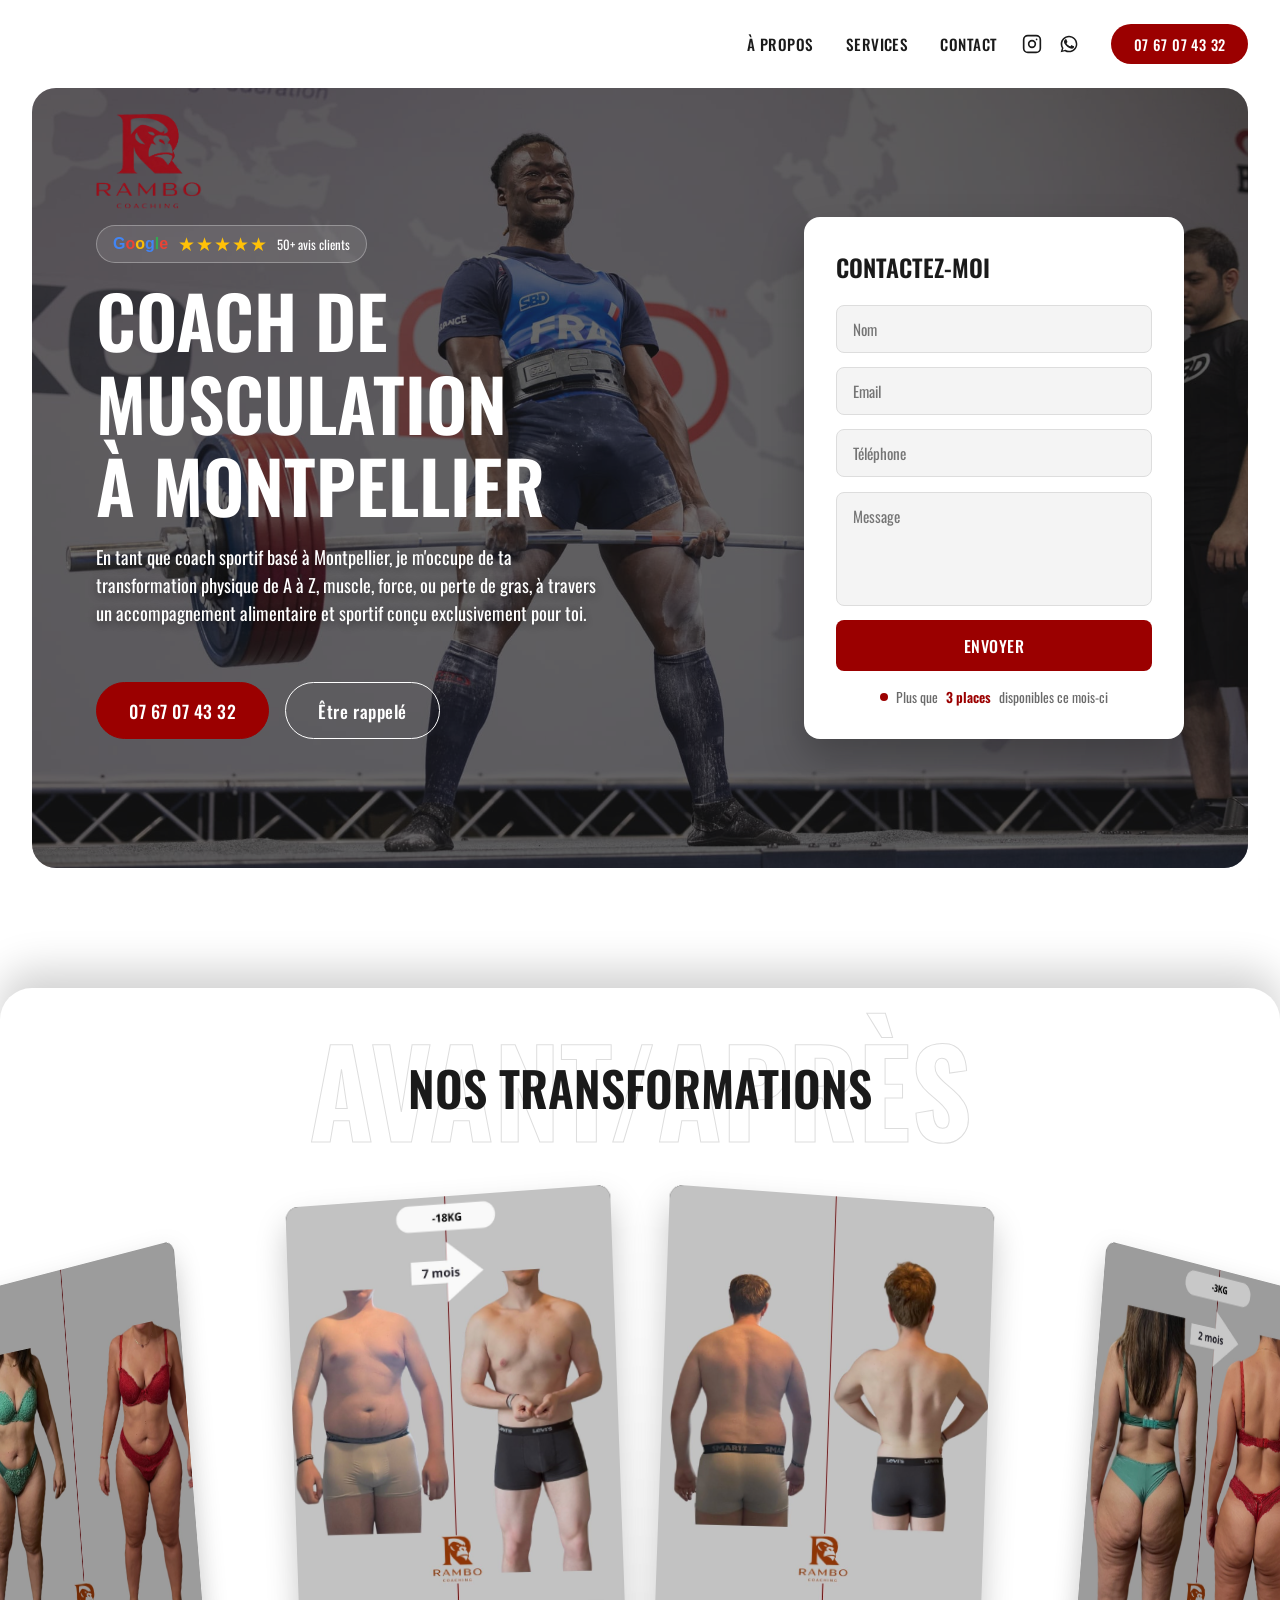
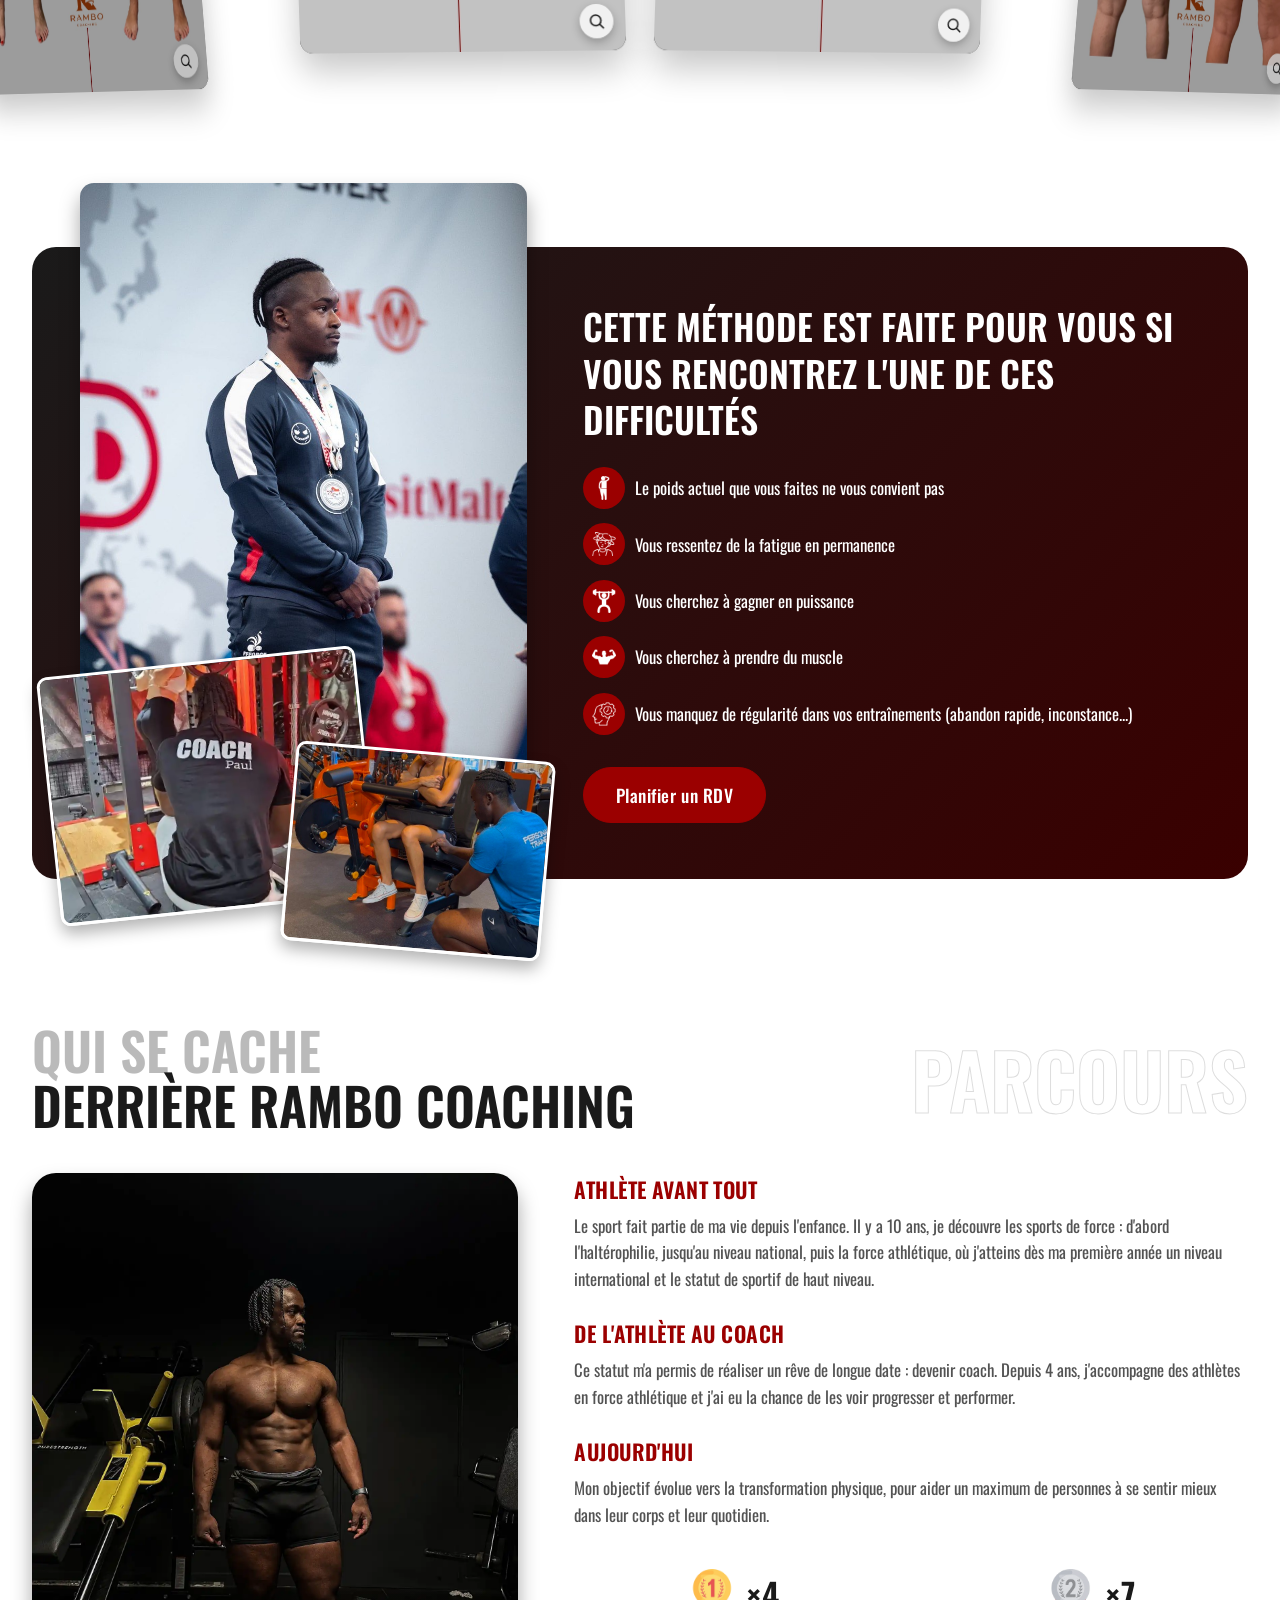
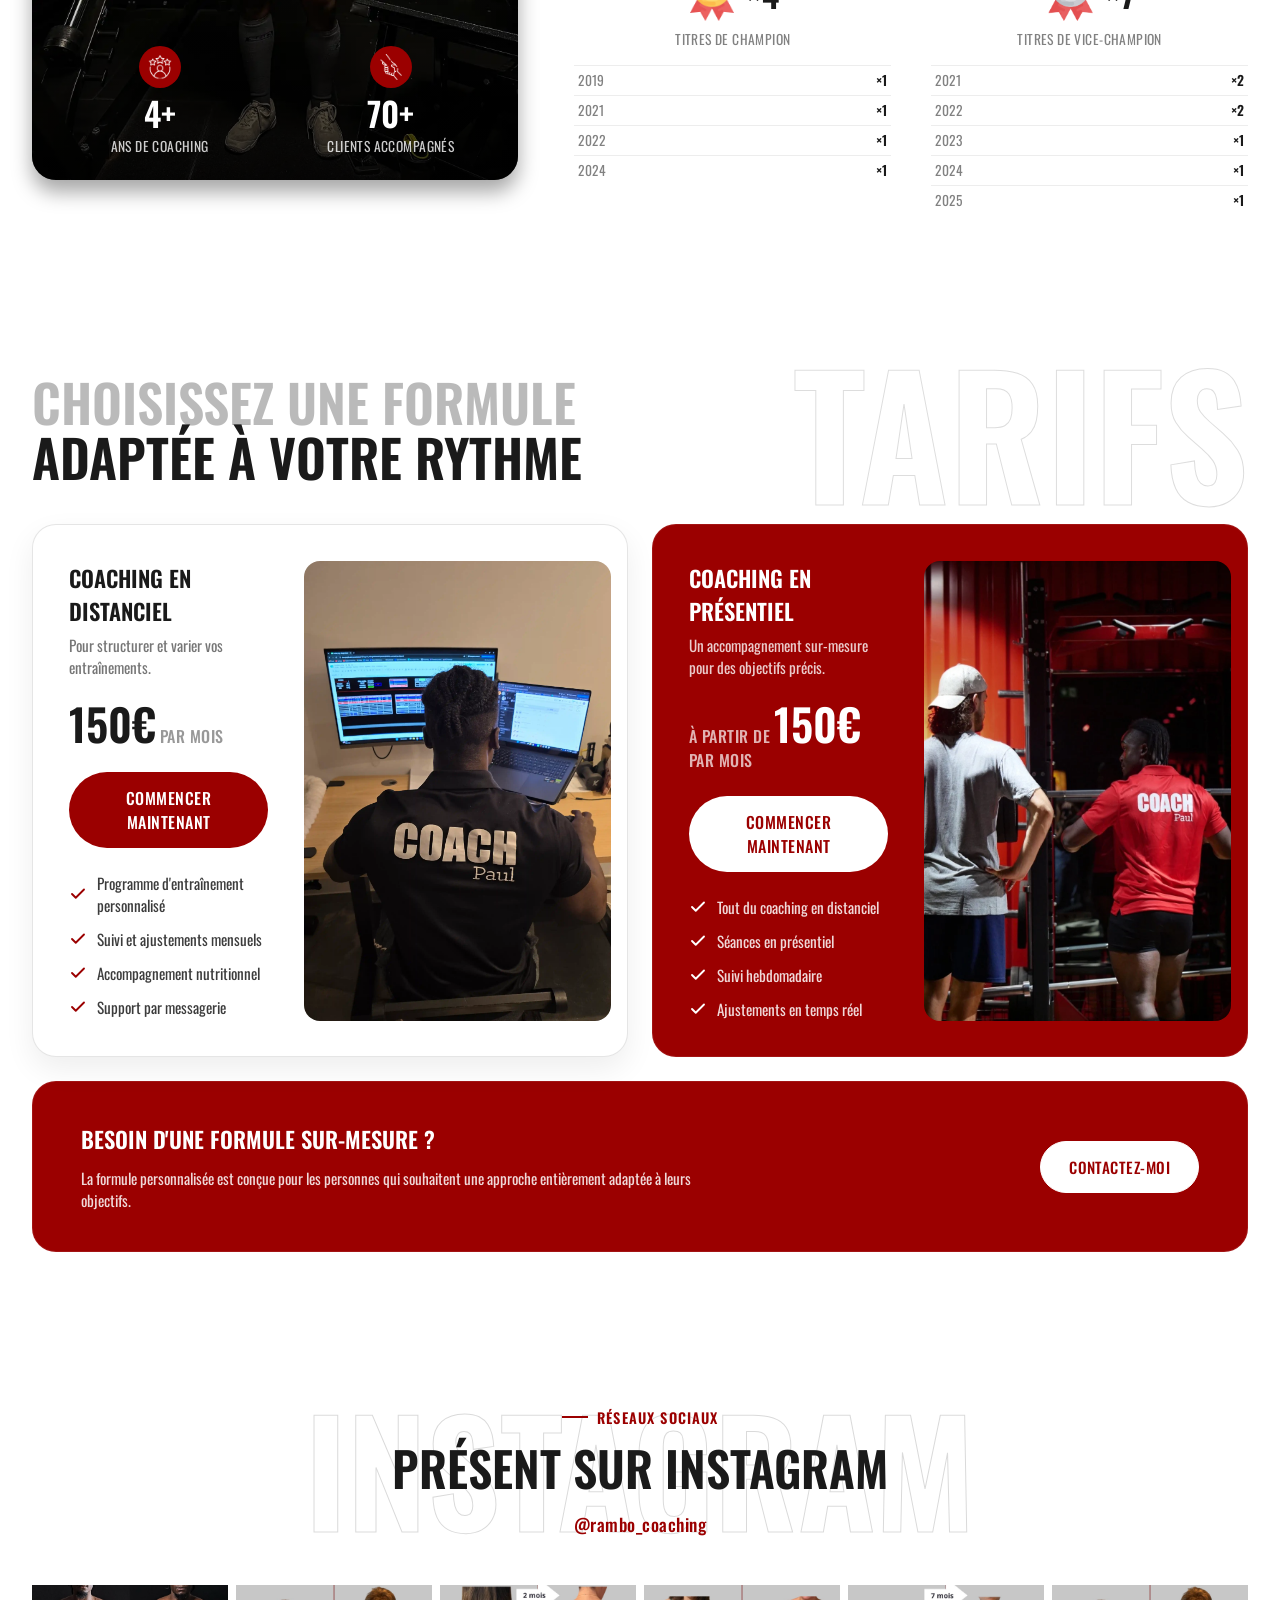
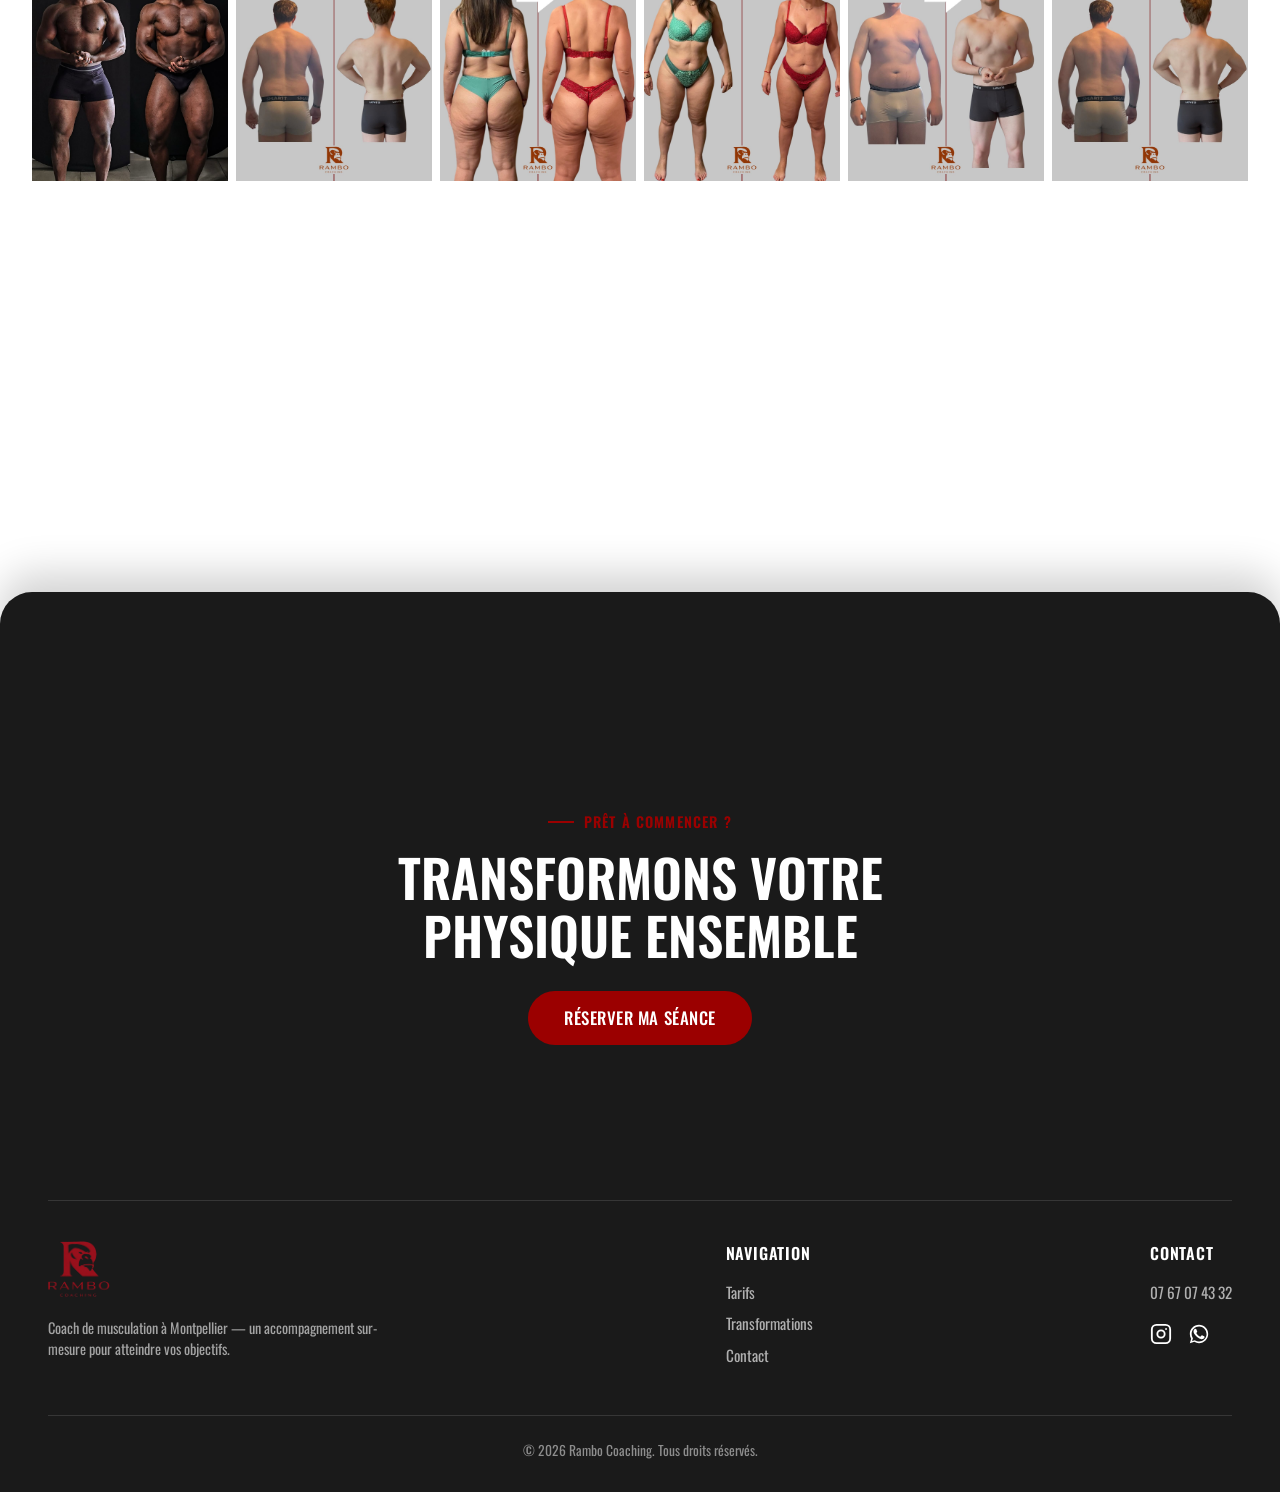
==== commit 77ec3385: "added lazy loading to the images and reduced their size" ====
--- a/index.html
+++ b/index.html
@@ -178,18 +178,18 @@
   <div class="qualify-wrapper">
     <section class="qualify-card">
       <div class="qualify-visual">
-        <img src="assets/images/paulstanding.jpg" alt="Paul, coach sportif à Montpellier, spécialiste en musculation et perte de poids" class="qualify-main-photo">
-        <img src="assets/images/seance-musculation-montpellier.jpg" alt="Coach musculation Montpellier - séance de coaching sportif avec Paul" class="qualify-float qualify-float-1">
-        <img src="assets/images/coach-personnel-montpellier.jpg" alt="Coach sportif Montpellier - accompagnement musculation personnalisé" class="qualify-float qualify-float-2">
+        <img src="assets/images/paulstanding.jpg" alt="Paul, coach sportif à Montpellier, spécialiste en musculation et perte de poids" class="qualify-main-photo" loading="lazy">
+        <img src="assets/images/seance-musculation-montpellier.webp" alt="Coach musculation Montpellier - séance de coaching sportif avec Paul" class="qualify-float qualify-float-1" loading="lazy">
+        <img src="assets/images/coach-personnel-montpellier.jpg" alt="Coach sportif Montpellier - accompagnement musculation personnalisé" class="qualify-float qualify-float-2" loading="lazy">
       </div>
       <div class="qualify-content">
         <h2>Cette méthode est faite pour vous si vous rencontrez l'une de ces difficultés</h2>
         <ul class="qualify-list">
-          <li><span class="qualify-icon"><img src="assets/icon/oversize.webp" alt=""></span>Le poids actuel que vous faites ne vous convient pas</li>
-          <li><span class="qualify-icon"><img src="assets/icon/dizziness.webp" alt=""></span>Vous ressentez de la fatigue en permanence</li>
-          <li><span class="qualify-icon"><img src="assets/icon/weightlifting.webp" alt=""></span>Vous cherchez à gagner en puissance</li>
-          <li><span class="qualify-icon"><img src="assets/icon/muscle.webp" alt=""></span>Vous cherchez à prendre du muscle</li>
-          <li><span class="qualify-icon"><img src="assets/icon/discipline.webp" alt=""></span>Vous manquez de régularité dans vos entraînements (abandon rapide, inconstance...)</li>
+          <li><span class="qualify-icon"><img src="assets/icon/oversize.webp" alt="" loading="lazy"></span>Le poids actuel que vous faites ne vous convient pas</li>
+          <li><span class="qualify-icon"><img src="assets/icon/dizziness.webp" alt="" loading="lazy"></span>Vous ressentez de la fatigue en permanence</li>
+          <li><span class="qualify-icon"><img src="assets/icon/weightlifting.webp" alt="" loading="lazy"></span>Vous cherchez à gagner en puissance</li>
+          <li><span class="qualify-icon"><img src="assets/icon/muscle.webp" alt="" loading="lazy"></span>Vous cherchez à prendre du muscle</li>
+          <li><span class="qualify-icon"><img src="assets/icon/discipline.webp" alt="" loading="lazy"></span>Vous manquez de régularité dans vos entraînements (abandon rapide, inconstance...)</li>
         </ul>
         <a href="#" class="hero-cta qualify-cta" data-open-contact>Planifier un RDV</a>
       </div>
@@ -247,7 +247,7 @@
               <li><span class="plan-feature-icon"><svg viewBox="0 0 24 24" width="18" height="18" fill="none" stroke="currentColor" stroke-width="2.5" stroke-linecap="round" stroke-linejoin="round" aria-hidden="true"><polyline points="20 6 9 17 4 12"/></svg></span>Support par messagerie</li>
             </ul>
           </div>
-          <img src="assets/images/coaching-musculation-en-ligne-montpellier.webp" alt="Coach musculation Montpellier en distanciel - coaching en ligne avec Paul" class="plan-image">
+          <img src="assets/images/coaching-musculation-en-ligne-montpellier.webp" alt="Coach musculation Montpellier en distanciel - coaching en ligne avec Paul" class="plan-image" loading="lazy">
         </article>
 
         <article class="plan-card plan-card--red">
@@ -263,7 +263,7 @@
               <li><span class="plan-feature-icon"><svg viewBox="0 0 24 24" width="18" height="18" fill="none" stroke="currentColor" stroke-width="2.5" stroke-linecap="round" stroke-linejoin="round" aria-hidden="true"><polyline points="20 6 9 17 4 12"/></svg></span>Ajustements en temps réel</li>
             </ul>
           </div>
-          <img src="assets/paul-with-client.webp" alt="Coach sportif Montpellier en présentiel - séance avec un client" class="plan-image">
+          <img src="assets/paul-with-client.webp" alt="Coach sportif Montpellier en présentiel - séance avec un client" class="plan-image" loading="lazy">
         </article>
       </div>
 
@@ -301,7 +301,7 @@
     <div class="footer-body">
       <div class="footer-main">
         <div class="footer-brand">
-          <img src="assets/logo/logo.png" alt="Rambo Coaching - coach musculation Montpellier" class="footer-logo">
+          <img src="assets/logo/logo.png" alt="Rambo Coaching - coach musculation Montpellier" class="footer-logo" loading="lazy">
           <p>Coach de musculation à Montpellier — un accompagnement sur-mesure pour atteindre vos objectifs.</p>
         </div>
 
@@ -346,7 +346,7 @@
         <p>Enchanté de vous rencontrer&nbsp;! Si vous avez des questions sur mes services, n'hésitez pas à me contacter.</p>
       </div>
       <div class="whatsapp-action">
-        <img src="assets/images/coach-sportif-montpellier-paul.webp" alt="Paul, coach sportif à Montpellier - Rambo Coaching" class="whatsapp-avatar">
+        <img src="assets/images/coach-sportif-montpellier-paul.webp" alt="Paul, coach sportif à Montpellier - Rambo Coaching" class="whatsapp-avatar" loading="lazy">
         <a href="https://wa.me/33767074332" class="whatsapp-chat-btn" target="_blank" rel="noopener noreferrer">Discutez avec moi</a>
       </div>
     </div>
@@ -386,7 +386,7 @@
       </div>
 
       <div class="contact-modal-image">
-        <img src="assets/images/coach-sportif-montpellier-paul.webp" alt="Paul, coach sportif à Montpellier - Rambo Coaching">
+        <img src="assets/images/coach-sportif-montpellier-paul.webp" alt="Paul, coach sportif à Montpellier - Rambo Coaching" loading="lazy">
       </div>
     </div>
   </div>
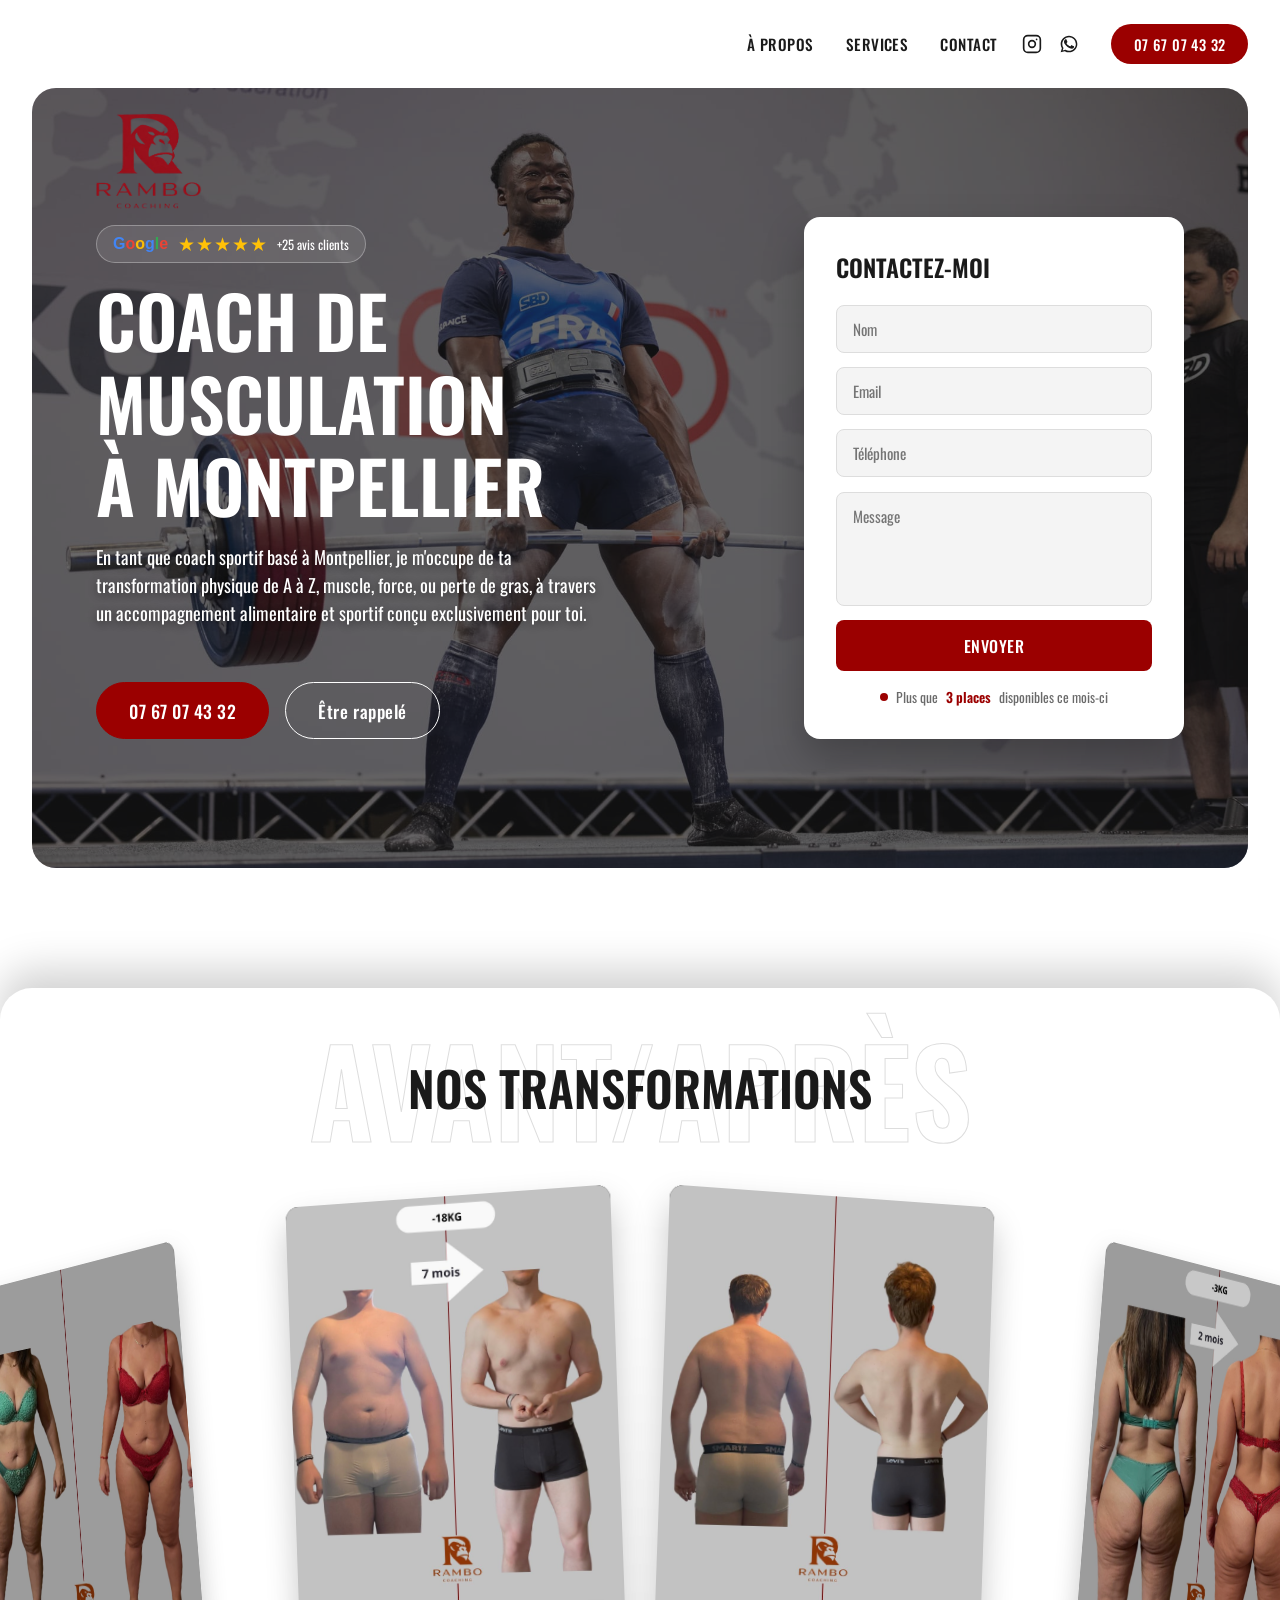
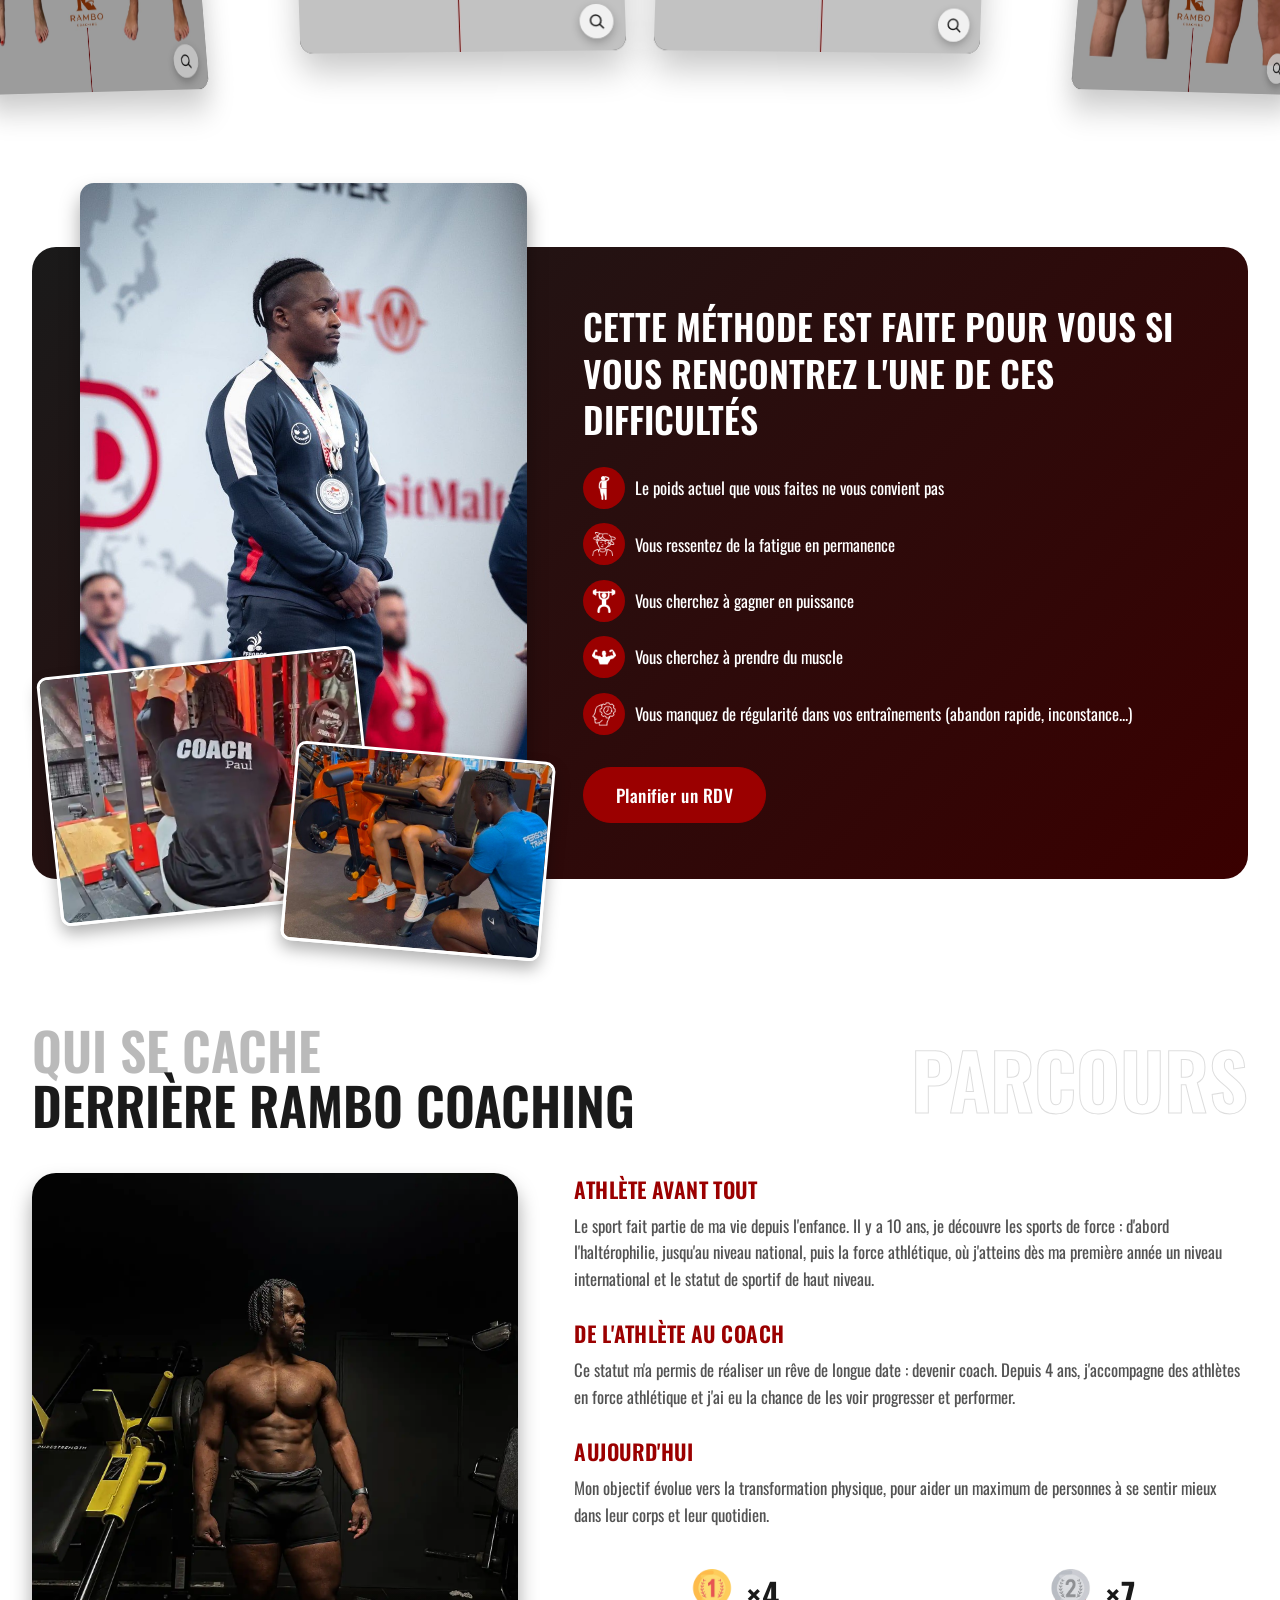
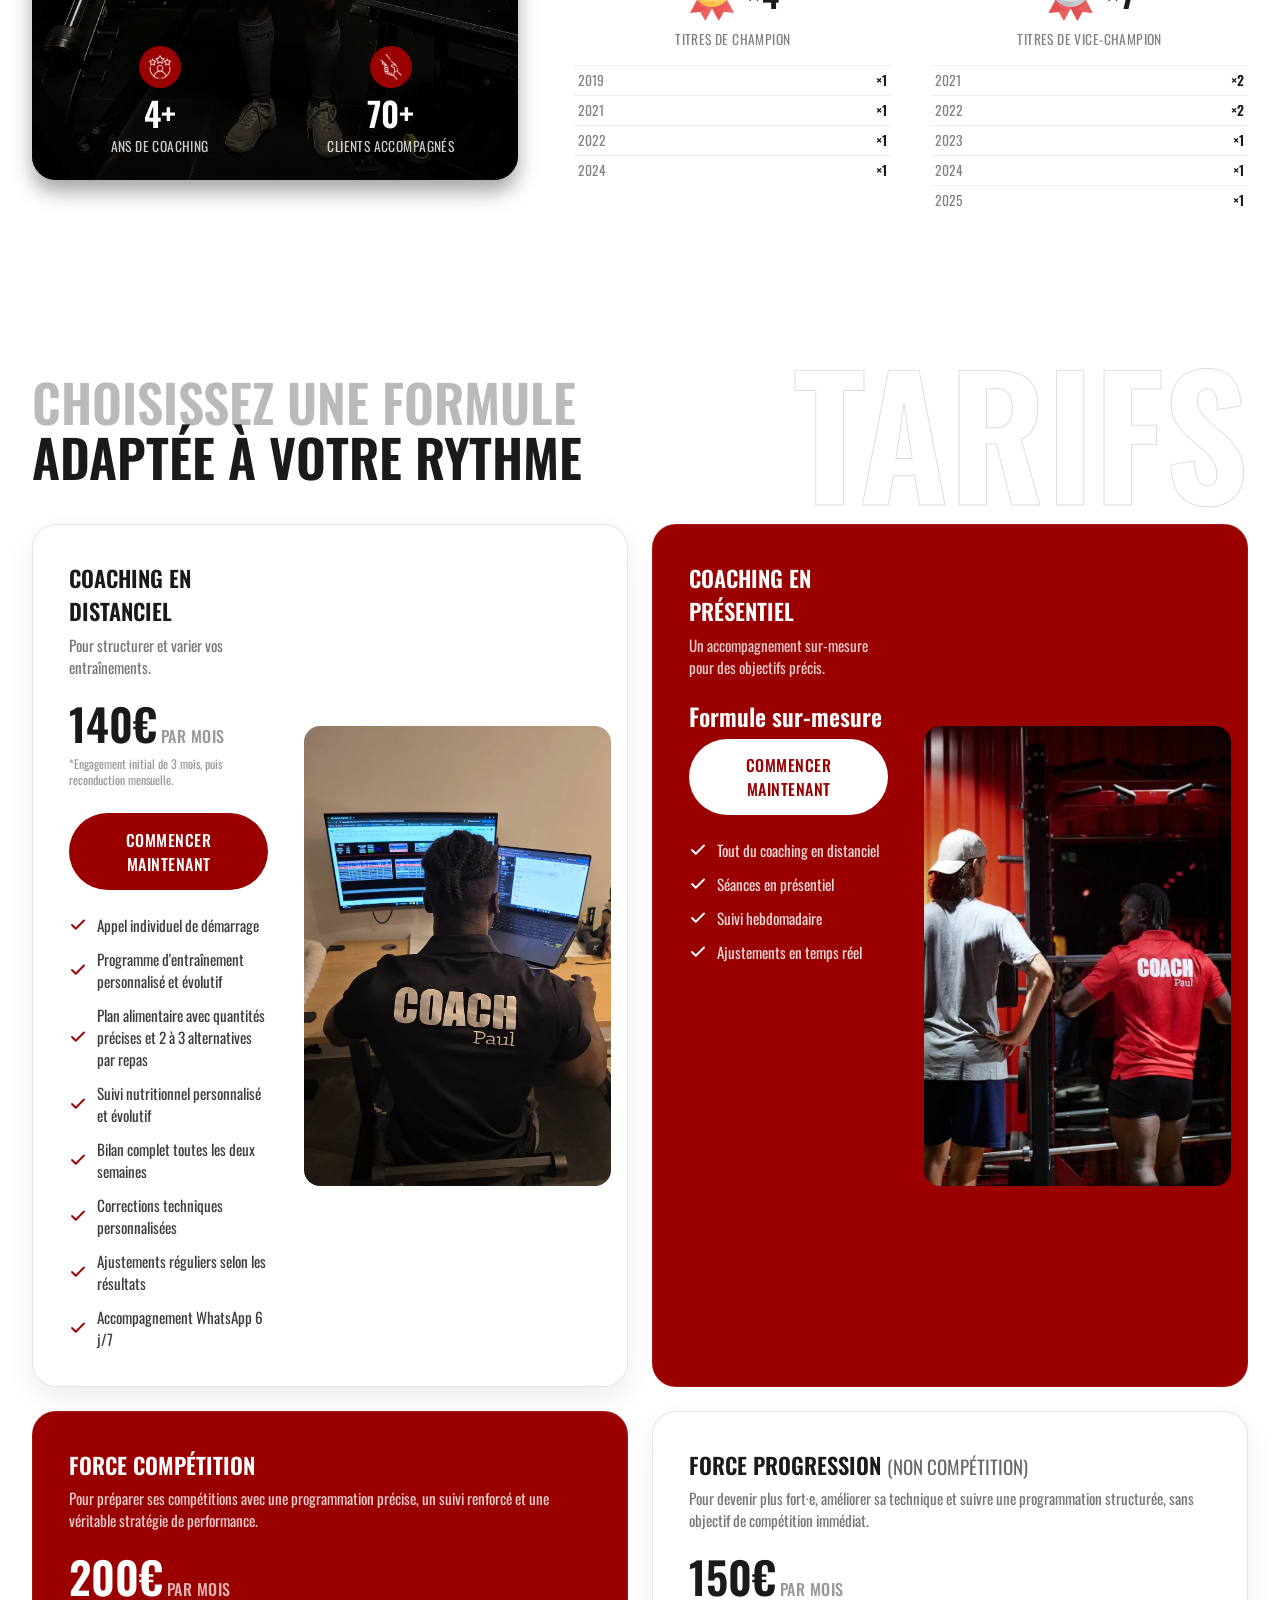
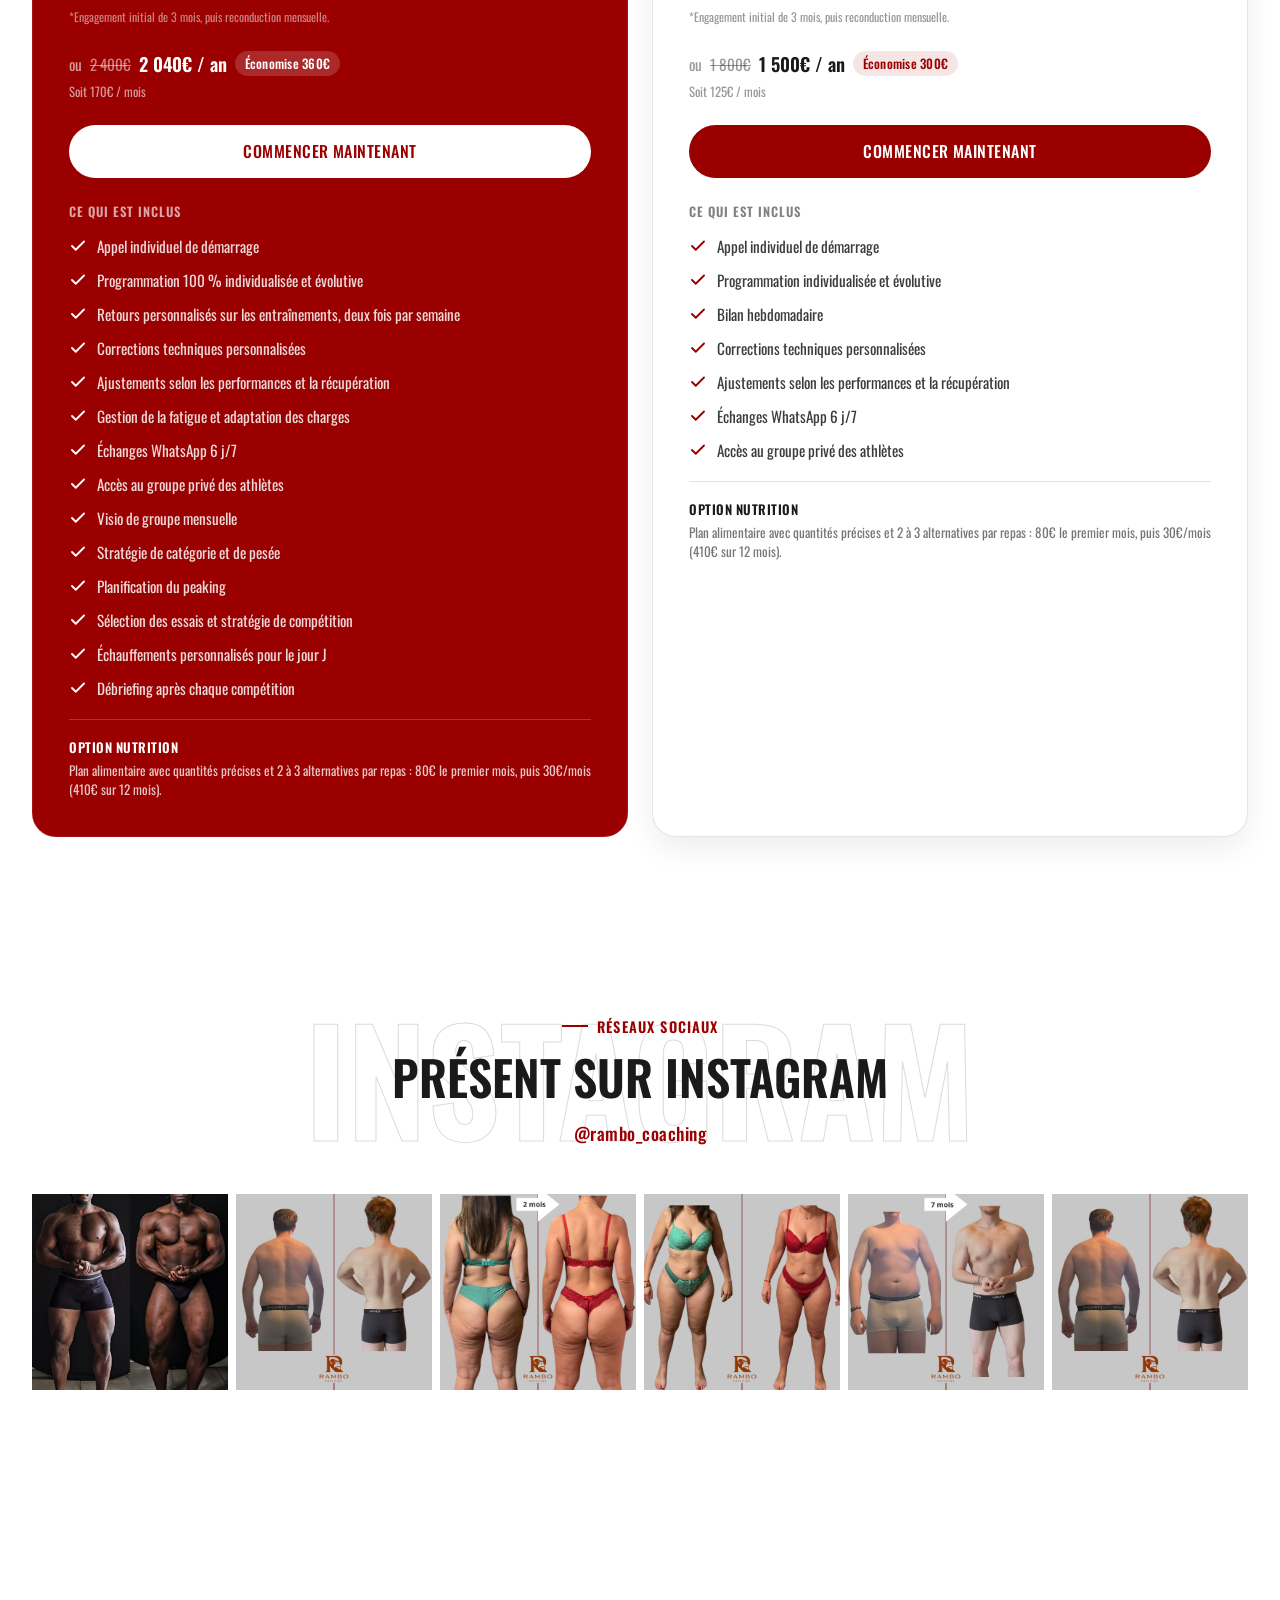
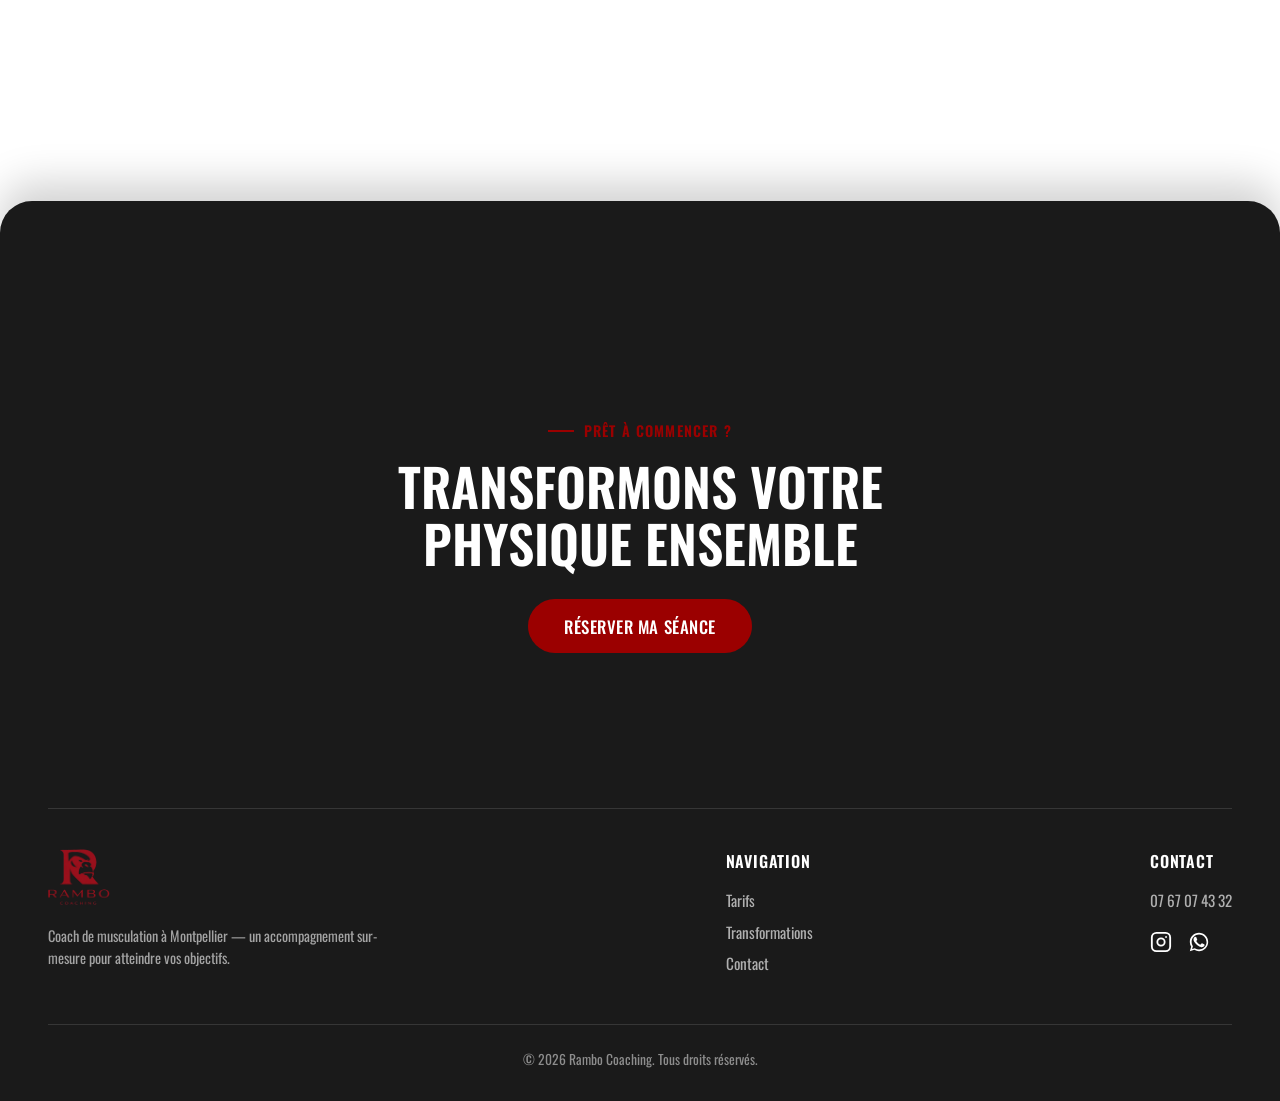
==== commit ac30c6fc: "added more offers" ====
--- a/index.html
+++ b/index.html
@@ -5,6 +5,23 @@
   <meta name="viewport" content="width=device-width, initial-scale=1.0">
   <title>Coach de Musculation à Montpellier | Rambo Coaching</title>
   <meta name="description" content="Coach Sportif Montpellier | Un accompagnement sur-mesure pour atteindre vos objectifs">
+  <link rel="canonical" href="https://rambocoaching-montpellier.fr/">
+
+  <meta property="og:type" content="website">
+  <meta property="og:site_name" content="Rambo Coaching">
+  <meta property="og:locale" content="fr_FR">
+  <meta property="og:url" content="https://rambocoaching-montpellier.fr/">
+  <meta property="og:title" content="Coach de Musculation à Montpellier | Rambo Coaching">
+  <meta property="og:description" content="Coach Sportif Montpellier | Un accompagnement sur-mesure pour atteindre vos objectifs">
+  <meta property="og:image" content="https://rambocoaching-montpellier.fr/assets/images/og-image.png">
+  <meta property="og:image:width" content="1200">
+  <meta property="og:image:height" content="630">
+  <meta property="og:image:alt" content="Rambo Coaching — coach de musculation à Montpellier">
+
+  <meta name="twitter:card" content="summary_large_image">
+  <meta name="twitter:title" content="Coach de Musculation à Montpellier | Rambo Coaching">
+  <meta name="twitter:description" content="Coach Sportif Montpellier | Un accompagnement sur-mesure pour atteindre vos objectifs">
+  <meta name="twitter:image" content="https://rambocoaching-montpellier.fr/assets/images/og-image.png">
 
   <link rel="icon" type="image/png" sizes="32x32" href="assets/favicon/favicon-32x32.png">
   <link rel="icon" type="image/png" sizes="16x16" href="assets/favicon/favicon-16x16.png">
@@ -38,7 +55,7 @@
     "aggregateRating": {
       "@type": "AggregateRating",
       "ratingValue": "5",
-      "reviewCount": "14"
+      "reviewCount": "25"
     },
     "openingHoursSpecification": {
       "@type": "OpeningHoursSpecification",
@@ -143,7 +160,7 @@
         <div class="hero-reviews">
           <span class="hero-reviews-google"><span style="color:#4285F4">G</span><span style="color:#EA4335">o</span><span style="color:#FBBC05">o</span><span style="color:#4285F4">g</span><span style="color:#34A853">l</span><span style="color:#EA4335">e</span></span>
           <span class="hero-reviews-stars">★★★★★</span>
-          <span class="hero-reviews-text">50+ avis clients</span>
+          <span class="hero-reviews-text">+25 avis clients</span>
         </div>
         <h1 class="hero-tagline">Coach de musculation<br>à Montpellier</h1>
         <h2 class="hero-subheading">En tant que coach sportif basé à Montpellier, je m'occupe de ta transformation physique de A à Z, muscle, force, ou perte de gras, à travers un accompagnement alimentaire et sportif conçu exclusivement pour toi.</h2>
@@ -238,13 +255,18 @@
           <div class="plan-content">
             <h3 class="plan-name">Coaching en distanciel</h3>
             <p class="plan-desc">Pour structurer et varier vos entraînements.</p>
-            <p class="plan-price"><span class="plan-amount">150€</span> <span class="plan-period">par mois</span></p>
+            <p class="plan-price"><span class="plan-amount">140€</span> <span class="plan-period">par mois</span></p>
+            <p class="plan-note">*Engagement initial de 3 mois, puis reconduction mensuelle.</p>
             <a href="#" class="plan-cta" data-open-contact>Commencer maintenant</a>
             <ul class="plan-features">
-              <li><span class="plan-feature-icon"><svg viewBox="0 0 24 24" width="18" height="18" fill="none" stroke="currentColor" stroke-width="2.5" stroke-linecap="round" stroke-linejoin="round" aria-hidden="true"><polyline points="20 6 9 17 4 12"/></svg></span>Programme d'entraînement personnalisé</li>
-              <li><span class="plan-feature-icon"><svg viewBox="0 0 24 24" width="18" height="18" fill="none" stroke="currentColor" stroke-width="2.5" stroke-linecap="round" stroke-linejoin="round" aria-hidden="true"><polyline points="20 6 9 17 4 12"/></svg></span>Suivi et ajustements mensuels</li>
-              <li><span class="plan-feature-icon"><svg viewBox="0 0 24 24" width="18" height="18" fill="none" stroke="currentColor" stroke-width="2.5" stroke-linecap="round" stroke-linejoin="round" aria-hidden="true"><polyline points="20 6 9 17 4 12"/></svg></span>Accompagnement nutritionnel</li>
-              <li><span class="plan-feature-icon"><svg viewBox="0 0 24 24" width="18" height="18" fill="none" stroke="currentColor" stroke-width="2.5" stroke-linecap="round" stroke-linejoin="round" aria-hidden="true"><polyline points="20 6 9 17 4 12"/></svg></span>Support par messagerie</li>
+              <li><span class="plan-feature-icon"><svg viewBox="0 0 24 24" width="18" height="18" fill="none" stroke="currentColor" stroke-width="2.5" stroke-linecap="round" stroke-linejoin="round" aria-hidden="true"><polyline points="20 6 9 17 4 12"/></svg></span>Appel individuel de démarrage</li>
+              <li><span class="plan-feature-icon"><svg viewBox="0 0 24 24" width="18" height="18" fill="none" stroke="currentColor" stroke-width="2.5" stroke-linecap="round" stroke-linejoin="round" aria-hidden="true"><polyline points="20 6 9 17 4 12"/></svg></span>Programme d'entraînement personnalisé et évolutif</li>
+              <li><span class="plan-feature-icon"><svg viewBox="0 0 24 24" width="18" height="18" fill="none" stroke="currentColor" stroke-width="2.5" stroke-linecap="round" stroke-linejoin="round" aria-hidden="true"><polyline points="20 6 9 17 4 12"/></svg></span>Plan alimentaire avec quantités précises et 2 à 3 alternatives par repas</li>
+              <li><span class="plan-feature-icon"><svg viewBox="0 0 24 24" width="18" height="18" fill="none" stroke="currentColor" stroke-width="2.5" stroke-linecap="round" stroke-linejoin="round" aria-hidden="true"><polyline points="20 6 9 17 4 12"/></svg></span>Suivi nutritionnel personnalisé et évolutif</li>
+              <li><span class="plan-feature-icon"><svg viewBox="0 0 24 24" width="18" height="18" fill="none" stroke="currentColor" stroke-width="2.5" stroke-linecap="round" stroke-linejoin="round" aria-hidden="true"><polyline points="20 6 9 17 4 12"/></svg></span>Bilan complet toutes les deux semaines</li>
+              <li><span class="plan-feature-icon"><svg viewBox="0 0 24 24" width="18" height="18" fill="none" stroke="currentColor" stroke-width="2.5" stroke-linecap="round" stroke-linejoin="round" aria-hidden="true"><polyline points="20 6 9 17 4 12"/></svg></span>Corrections techniques personnalisées</li>
+              <li><span class="plan-feature-icon"><svg viewBox="0 0 24 24" width="18" height="18" fill="none" stroke="currentColor" stroke-width="2.5" stroke-linecap="round" stroke-linejoin="round" aria-hidden="true"><polyline points="20 6 9 17 4 12"/></svg></span>Ajustements réguliers selon les résultats</li>
+              <li><span class="plan-feature-icon"><svg viewBox="0 0 24 24" width="18" height="18" fill="none" stroke="currentColor" stroke-width="2.5" stroke-linecap="round" stroke-linejoin="round" aria-hidden="true"><polyline points="20 6 9 17 4 12"/></svg></span>Accompagnement WhatsApp 6 j/7</li>
             </ul>
           </div>
           <img src="assets/images/coaching-musculation-en-ligne-montpellier.webp" alt="Coach musculation Montpellier en distanciel - coaching en ligne avec Paul" class="plan-image" loading="lazy">
@@ -254,7 +276,7 @@
           <div class="plan-content">
             <h3 class="plan-name">Coaching en présentiel</h3>
             <p class="plan-desc">Un accompagnement sur-mesure pour des objectifs précis.</p>
-            <p class="plan-price"><span class="plan-period">à partir de</span> <span class="plan-amount">150€</span> <span class="plan-period">par mois</span></p>
+            <p class="plan-price"><span class="plan-amount plan-amount--text">Formule sur-mesure</span></p>
             <a href="#" class="plan-cta" data-open-contact>Commencer maintenant</a>
             <ul class="plan-features">
               <li><span class="plan-feature-icon"><svg viewBox="0 0 24 24" width="18" height="18" fill="none" stroke="currentColor" stroke-width="2.5" stroke-linecap="round" stroke-linejoin="round" aria-hidden="true"><polyline points="20 6 9 17 4 12"/></svg></span>Tout du coaching en distanciel</li>
@@ -267,12 +289,70 @@
         </article>
       </div>
 
-      <div class="pricing-custom">
-        <div class="pricing-custom-text">
-          <h3>Besoin d'une formule sur-mesure ?</h3>
-          <p>La formule personnalisée est conçue pour les personnes qui souhaitent une approche entièrement adaptée à leurs objectifs.</p>
-        </div>
-        <a href="#" class="pricing-custom-cta" data-open-contact>Contactez-moi</a>
+      <!-- Second row: text-only offers (no photo), same card shell as above. -->
+      <div class="pricing-cards pricing-cards--text">
+        <article class="plan-card plan-card--red plan-card--text">
+          <div class="plan-content">
+            <h3 class="plan-name">Force compétition</h3>
+            <p class="plan-desc">Pour préparer ses compétitions avec une programmation précise, un suivi renforcé et une véritable stratégie de performance.</p>
+            <p class="plan-price"><span class="plan-amount">200€</span> <span class="plan-period">par mois</span></p>
+            <p class="plan-note">*Engagement initial de 3 mois, puis reconduction mensuelle.</p>
+            <p class="plan-annual">
+              <span class="plan-annual-lead">ou</span>
+              <s class="plan-annual-strike">2 400€</s>
+              <span class="plan-annual-amount">2 040€ / an</span>
+              <span class="plan-annual-badge">Économise 360€</span>
+            </p>
+            <p class="plan-annual-sub">Soit 170€ / mois</p>
+            <a href="#" class="plan-cta" data-open-contact>Commencer maintenant</a>
+            <p class="plan-features-title">Ce qui est inclus</p>
+            <ul class="plan-features">
+              <li><span class="plan-feature-icon"><svg viewBox="0 0 24 24" width="18" height="18" fill="none" stroke="currentColor" stroke-width="2.5" stroke-linecap="round" stroke-linejoin="round" aria-hidden="true"><polyline points="20 6 9 17 4 12"/></svg></span>Appel individuel de démarrage</li>
+              <li><span class="plan-feature-icon"><svg viewBox="0 0 24 24" width="18" height="18" fill="none" stroke="currentColor" stroke-width="2.5" stroke-linecap="round" stroke-linejoin="round" aria-hidden="true"><polyline points="20 6 9 17 4 12"/></svg></span>Programmation 100 % individualisée et évolutive</li>
+              <li><span class="plan-feature-icon"><svg viewBox="0 0 24 24" width="18" height="18" fill="none" stroke="currentColor" stroke-width="2.5" stroke-linecap="round" stroke-linejoin="round" aria-hidden="true"><polyline points="20 6 9 17 4 12"/></svg></span>Retours personnalisés sur les entraînements, deux fois par semaine</li>
+              <li><span class="plan-feature-icon"><svg viewBox="0 0 24 24" width="18" height="18" fill="none" stroke="currentColor" stroke-width="2.5" stroke-linecap="round" stroke-linejoin="round" aria-hidden="true"><polyline points="20 6 9 17 4 12"/></svg></span>Corrections techniques personnalisées</li>
+              <li><span class="plan-feature-icon"><svg viewBox="0 0 24 24" width="18" height="18" fill="none" stroke="currentColor" stroke-width="2.5" stroke-linecap="round" stroke-linejoin="round" aria-hidden="true"><polyline points="20 6 9 17 4 12"/></svg></span>Ajustements selon les performances et la récupération</li>
+              <li><span class="plan-feature-icon"><svg viewBox="0 0 24 24" width="18" height="18" fill="none" stroke="currentColor" stroke-width="2.5" stroke-linecap="round" stroke-linejoin="round" aria-hidden="true"><polyline points="20 6 9 17 4 12"/></svg></span>Gestion de la fatigue et adaptation des charges</li>
+              <li><span class="plan-feature-icon"><svg viewBox="0 0 24 24" width="18" height="18" fill="none" stroke="currentColor" stroke-width="2.5" stroke-linecap="round" stroke-linejoin="round" aria-hidden="true"><polyline points="20 6 9 17 4 12"/></svg></span>Échanges WhatsApp 6 j/7</li>
+              <li><span class="plan-feature-icon"><svg viewBox="0 0 24 24" width="18" height="18" fill="none" stroke="currentColor" stroke-width="2.5" stroke-linecap="round" stroke-linejoin="round" aria-hidden="true"><polyline points="20 6 9 17 4 12"/></svg></span>Accès au groupe privé des athlètes</li>
+              <li><span class="plan-feature-icon"><svg viewBox="0 0 24 24" width="18" height="18" fill="none" stroke="currentColor" stroke-width="2.5" stroke-linecap="round" stroke-linejoin="round" aria-hidden="true"><polyline points="20 6 9 17 4 12"/></svg></span>Visio de groupe mensuelle</li>
+              <li><span class="plan-feature-icon"><svg viewBox="0 0 24 24" width="18" height="18" fill="none" stroke="currentColor" stroke-width="2.5" stroke-linecap="round" stroke-linejoin="round" aria-hidden="true"><polyline points="20 6 9 17 4 12"/></svg></span>Stratégie de catégorie et de pesée</li>
+              <li><span class="plan-feature-icon"><svg viewBox="0 0 24 24" width="18" height="18" fill="none" stroke="currentColor" stroke-width="2.5" stroke-linecap="round" stroke-linejoin="round" aria-hidden="true"><polyline points="20 6 9 17 4 12"/></svg></span>Planification du peaking</li>
+              <li><span class="plan-feature-icon"><svg viewBox="0 0 24 24" width="18" height="18" fill="none" stroke="currentColor" stroke-width="2.5" stroke-linecap="round" stroke-linejoin="round" aria-hidden="true"><polyline points="20 6 9 17 4 12"/></svg></span>Sélection des essais et stratégie de compétition</li>
+              <li><span class="plan-feature-icon"><svg viewBox="0 0 24 24" width="18" height="18" fill="none" stroke="currentColor" stroke-width="2.5" stroke-linecap="round" stroke-linejoin="round" aria-hidden="true"><polyline points="20 6 9 17 4 12"/></svg></span>Échauffements personnalisés pour le jour J</li>
+              <li><span class="plan-feature-icon"><svg viewBox="0 0 24 24" width="18" height="18" fill="none" stroke="currentColor" stroke-width="2.5" stroke-linecap="round" stroke-linejoin="round" aria-hidden="true"><polyline points="20 6 9 17 4 12"/></svg></span>Débriefing après chaque compétition</li>
+            </ul>
+            <p class="plan-option"><span class="plan-option-label">Option nutrition</span>Plan alimentaire avec quantités précises et 2 à 3 alternatives par repas : 80€ le premier mois, puis 30€/mois (410€ sur 12 mois).</p>
+          </div>
+        </article>
+
+        <article class="plan-card plan-card--light plan-card--text">
+          <div class="plan-content">
+            <h3 class="plan-name">Force progression <span class="plan-name-sub">(non compétition)</span></h3>
+            <p class="plan-desc">Pour devenir plus fort·e, améliorer sa technique et suivre une programmation structurée, sans objectif de compétition immédiat.</p>
+            <p class="plan-price"><span class="plan-amount">150€</span> <span class="plan-period">par mois</span></p>
+            <p class="plan-note">*Engagement initial de 3 mois, puis reconduction mensuelle.</p>
+            <p class="plan-annual">
+              <span class="plan-annual-lead">ou</span>
+              <s class="plan-annual-strike">1 800€</s>
+              <span class="plan-annual-amount">1 500€ / an</span>
+              <span class="plan-annual-badge">Économise 300€</span>
+            </p>
+            <p class="plan-annual-sub">Soit 125€ / mois</p>
+            <a href="#" class="plan-cta" data-open-contact>Commencer maintenant</a>
+            <p class="plan-features-title">Ce qui est inclus</p>
+            <ul class="plan-features">
+              <li><span class="plan-feature-icon"><svg viewBox="0 0 24 24" width="18" height="18" fill="none" stroke="currentColor" stroke-width="2.5" stroke-linecap="round" stroke-linejoin="round" aria-hidden="true"><polyline points="20 6 9 17 4 12"/></svg></span>Appel individuel de démarrage</li>
+              <li><span class="plan-feature-icon"><svg viewBox="0 0 24 24" width="18" height="18" fill="none" stroke="currentColor" stroke-width="2.5" stroke-linecap="round" stroke-linejoin="round" aria-hidden="true"><polyline points="20 6 9 17 4 12"/></svg></span>Programmation individualisée et évolutive</li>
+              <li><span class="plan-feature-icon"><svg viewBox="0 0 24 24" width="18" height="18" fill="none" stroke="currentColor" stroke-width="2.5" stroke-linecap="round" stroke-linejoin="round" aria-hidden="true"><polyline points="20 6 9 17 4 12"/></svg></span>Bilan hebdomadaire</li>
+              <li><span class="plan-feature-icon"><svg viewBox="0 0 24 24" width="18" height="18" fill="none" stroke="currentColor" stroke-width="2.5" stroke-linecap="round" stroke-linejoin="round" aria-hidden="true"><polyline points="20 6 9 17 4 12"/></svg></span>Corrections techniques personnalisées</li>
+              <li><span class="plan-feature-icon"><svg viewBox="0 0 24 24" width="18" height="18" fill="none" stroke="currentColor" stroke-width="2.5" stroke-linecap="round" stroke-linejoin="round" aria-hidden="true"><polyline points="20 6 9 17 4 12"/></svg></span>Ajustements selon les performances et la récupération</li>
+              <li><span class="plan-feature-icon"><svg viewBox="0 0 24 24" width="18" height="18" fill="none" stroke="currentColor" stroke-width="2.5" stroke-linecap="round" stroke-linejoin="round" aria-hidden="true"><polyline points="20 6 9 17 4 12"/></svg></span>Échanges WhatsApp 6 j/7</li>
+              <li><span class="plan-feature-icon"><svg viewBox="0 0 24 24" width="18" height="18" fill="none" stroke="currentColor" stroke-width="2.5" stroke-linecap="round" stroke-linejoin="round" aria-hidden="true"><polyline points="20 6 9 17 4 12"/></svg></span>Accès au groupe privé des athlètes</li>
+            </ul>
+            <p class="plan-option"><span class="plan-option-label">Option nutrition</span>Plan alimentaire avec quantités précises et 2 à 3 alternatives par repas : 80€ le premier mois, puis 30€/mois (410€ sur 12 mois).</p>
+          </div>
+        </article>
       </div>
     </div>
   </section>
--- a/css/style.css
+++ b/css/style.css
@@ -1850,12 +1850,42 @@
   color: rgba(26, 26, 26, 0.6);
 }
 
-.plan-card--light .plan-period {
+.plan-card--light .plan-period,
+.plan-card--light .plan-note {
   color: rgba(26, 26, 26, 0.45);
 }
 
 .plan-card--light .plan-features li {
   color: rgba(26, 26, 26, 0.85);
+}
+
+/* Light-card equivalents of the text-only card's own elements. */
+.plan-card--light .plan-annual-lead,
+.plan-card--light .plan-annual-strike,
+.plan-card--light .plan-annual-sub {
+  color: rgba(26, 26, 26, 0.45);
+}
+
+.plan-card--light .plan-annual-amount {
+  color: var(--color-dark);
+}
+
+.plan-card--light .plan-annual-badge {
+  background-color: rgba(155, 0, 0, 0.1);
+  color: var(--color-red);
+}
+
+.plan-card--light .plan-features-title {
+  color: rgba(26, 26, 26, 0.55);
+}
+
+.plan-card--light .plan-option {
+  border-top-color: rgba(26, 26, 26, 0.12);
+  color: rgba(26, 26, 26, 0.6);
+}
+
+.plan-card--light .plan-option-label {
+  color: var(--color-dark);
 }
 
 .plan-content {
@@ -1879,6 +1909,13 @@
   margin-bottom: 0.4rem;
 }
 
+/* Qualifier inside a plan name — same line, lighter so the name still leads. */
+.plan-name-sub {
+  font-weight: 400;
+  font-size: 0.85em;
+  opacity: 0.65;
+}
+
 .plan-desc {
   font-family: 'Oswald', sans-serif;
   font-weight: 400;
@@ -1888,6 +1925,15 @@
 }
 
 .plan-price {
+  margin-bottom: 0.5rem;
+}
+
+.plan-note {
+  font-family: 'Oswald', sans-serif;
+  font-weight: 400;
+  font-size: 0.75rem;
+  line-height: 1.4;
+  color: rgba(255, 255, 255, 0.5);
   margin-bottom: 1.5rem;
 }
 
@@ -1897,6 +1943,13 @@
   font-size: 2.75rem;
   line-height: 1;
   color: var(--color-white);
+}
+
+/* For cards that show a worded label instead of a number: price-sized type
+   is meant for short figures like "140€" and reads oversized on a phrase. */
+.plan-amount--text {
+  font-size: 1.5rem;
+  line-height: 1.2;
 }
 
 .plan-period {
@@ -1953,56 +2006,90 @@
   color: var(--color-red);
 }
 
-.pricing-custom {
-  display: flex;
+/* Text-only offer cards: same shell as the photo cards, minus the image. */
+.plan-card--text {
   flex-direction: column;
-  gap: 1.5rem;
-  background: var(--color-red);
-  border: 1px solid rgba(255, 255, 255, 0.08);
-  border-radius: 24px;
-  padding: 2rem;
-}
-
-.pricing-custom h3 {
-  font-family: 'Oswald', sans-serif;
-  font-weight: 600;
-  font-size: 1.4rem;
-  text-transform: uppercase;
-  color: var(--color-white);
-  margin-bottom: 0.75rem;
-}
-
-.pricing-custom p {
-  font-family: 'Oswald', sans-serif;
+}
+
+/* Annual alternative to the monthly price — a single inline run
+   (ou <del>full</del> discounted + saving pill), no surrounding box. */
+.plan-annual {
+  display: flex;
+  flex-wrap: wrap;
+  align-items: center;
+  gap: 0.5rem;
+  margin-bottom: 0.3rem;
+  font-family: 'Oswald', sans-serif;
+}
+
+.plan-annual-lead {
   font-weight: 400;
   font-size: 0.95rem;
-  color: rgba(255, 255, 255, 0.85);
-  max-width: 620px;
-}
-
-.pricing-custom-cta {
-  display: inline-flex;
-  align-items: center;
-  gap: 0.6rem;
-  align-self: flex-start;
-  padding: 0.9rem 1.75rem;
-  border: 1px solid var(--color-white);
+  color: rgba(255, 255, 255, 0.6);
+}
+
+.plan-annual-strike {
+  font-weight: 400;
+  font-size: 0.95rem;
+  color: rgba(255, 255, 255, 0.5);
+  text-decoration-thickness: 1px;
+}
+
+.plan-annual-amount {
+  font-weight: 600;
+  font-size: 1.15rem;
+  color: var(--color-white);
+}
+
+.plan-annual-badge {
+  padding: 0.2rem 0.6rem;
   border-radius: 999px;
-  background-color: var(--color-white);
-  color: var(--color-red);
-  text-decoration: none;
-  font-family: 'Oswald', sans-serif;
+  background-color: rgba(255, 255, 255, 0.16);
   font-weight: 500;
-  font-size: 0.95rem;
-  letter-spacing: 0.03em;
-  text-transform: uppercase;
+  font-size: 0.8rem;
+  letter-spacing: 0.02em;
+  color: var(--color-white);
   white-space: nowrap;
-  transition: background-color 0.2s ease, color 0.2s ease;
-}
-
-.pricing-custom-cta:hover {
-  background-color: transparent;
-  color: var(--color-white);
+}
+
+.plan-annual-sub {
+  font-family: 'Oswald', sans-serif;
+  font-weight: 400;
+  font-size: 0.8rem;
+  color: rgba(255, 255, 255, 0.6);
+  margin-bottom: 1.5rem;
+}
+
+.plan-features-title {
+  font-family: 'Oswald', sans-serif;
+  font-weight: 600;
+  font-size: 0.8rem;
+  text-transform: uppercase;
+  letter-spacing: 0.08em;
+  color: rgba(255, 255, 255, 0.65);
+  margin-bottom: 0.9rem;
+}
+
+/* Paid add-on — set apart from the included list above it so it never reads
+   as part of "ce qui est inclus". */
+.plan-option {
+  margin-top: 1.25rem;
+  padding-top: 1.1rem;
+  border-top: 1px solid rgba(255, 255, 255, 0.2);
+  font-family: 'Oswald', sans-serif;
+  font-weight: 400;
+  font-size: 0.82rem;
+  line-height: 1.5;
+  color: rgba(255, 255, 255, 0.78);
+}
+
+.plan-option-label {
+  display: block;
+  font-weight: 600;
+  text-transform: uppercase;
+  letter-spacing: 0.04em;
+  color: var(--color-white);
+  margin-bottom: 0.2rem;
 }
 
 /* Desktop-only pricing layout — kept isolated so it never touches mobile */
@@ -2043,17 +2130,10 @@
     object-position: center 20%;
   }
 
-  .pricing-custom {
-    flex-direction: row;
-    align-items: center;
-    justify-content: space-between;
-    padding: 2.5rem 3rem;
-  }
-
-  /* Reset the mobile flex-start alignment so the button centers vertically
-     against the text in the desktop row layout. */
-  .pricing-custom-cta {
-    align-self: center;
+  /* No image to sit beside, so these stay stacked rather than going to the
+     side-by-side row layout the photo cards use. */
+  .plan-card--text {
+    flex-direction: column;
   }
 }
 
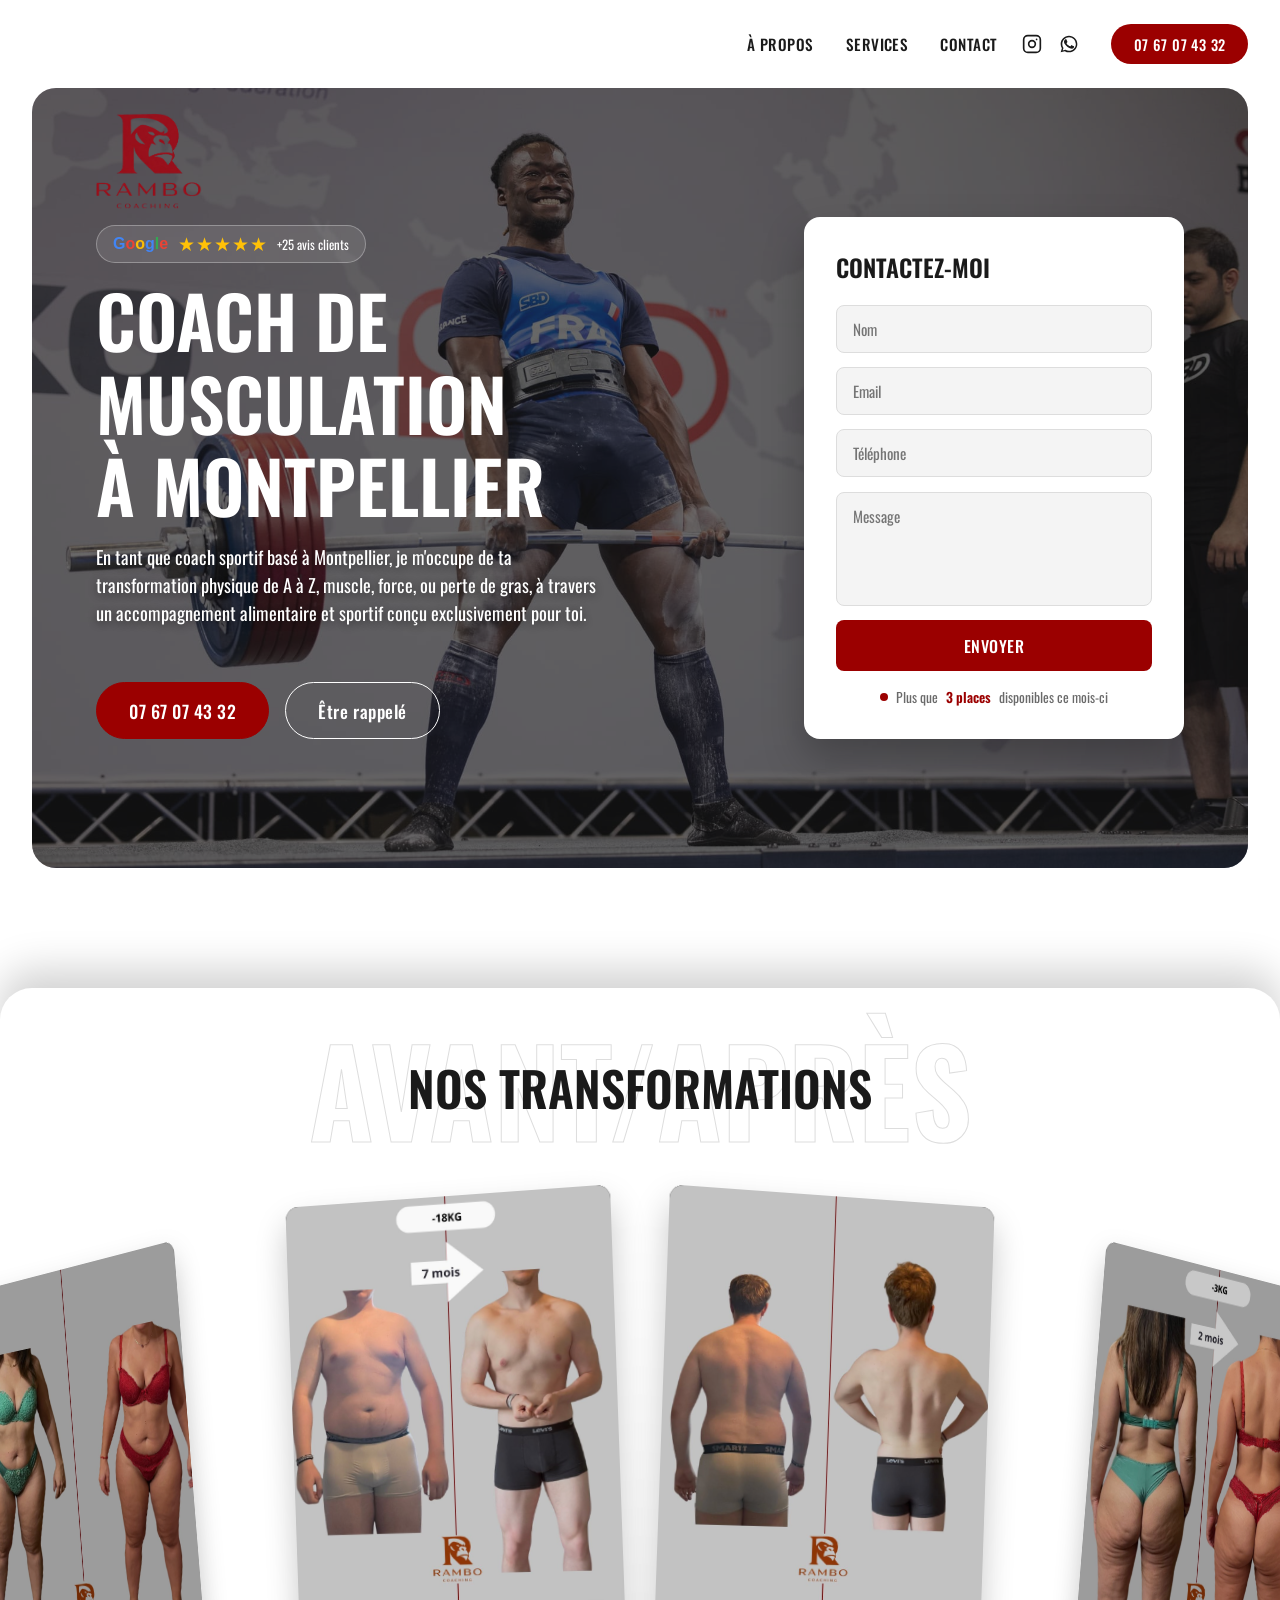
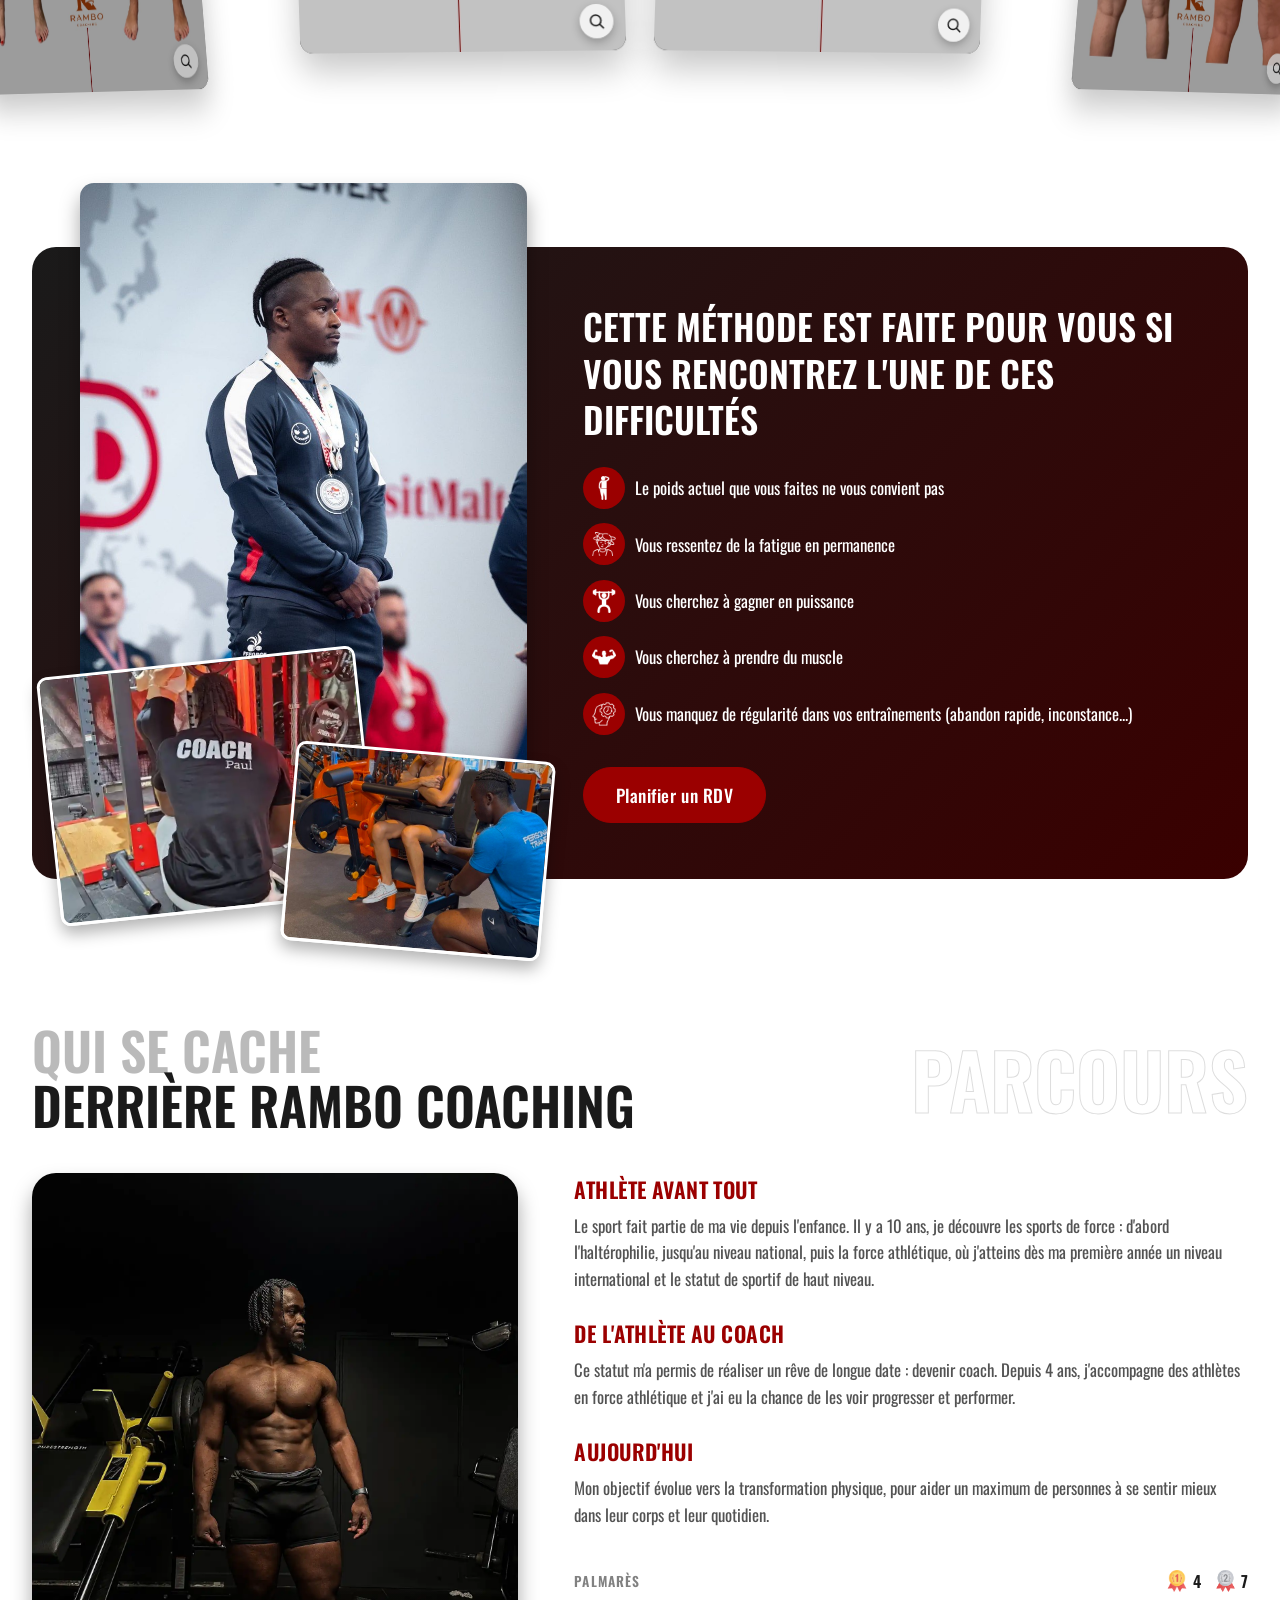
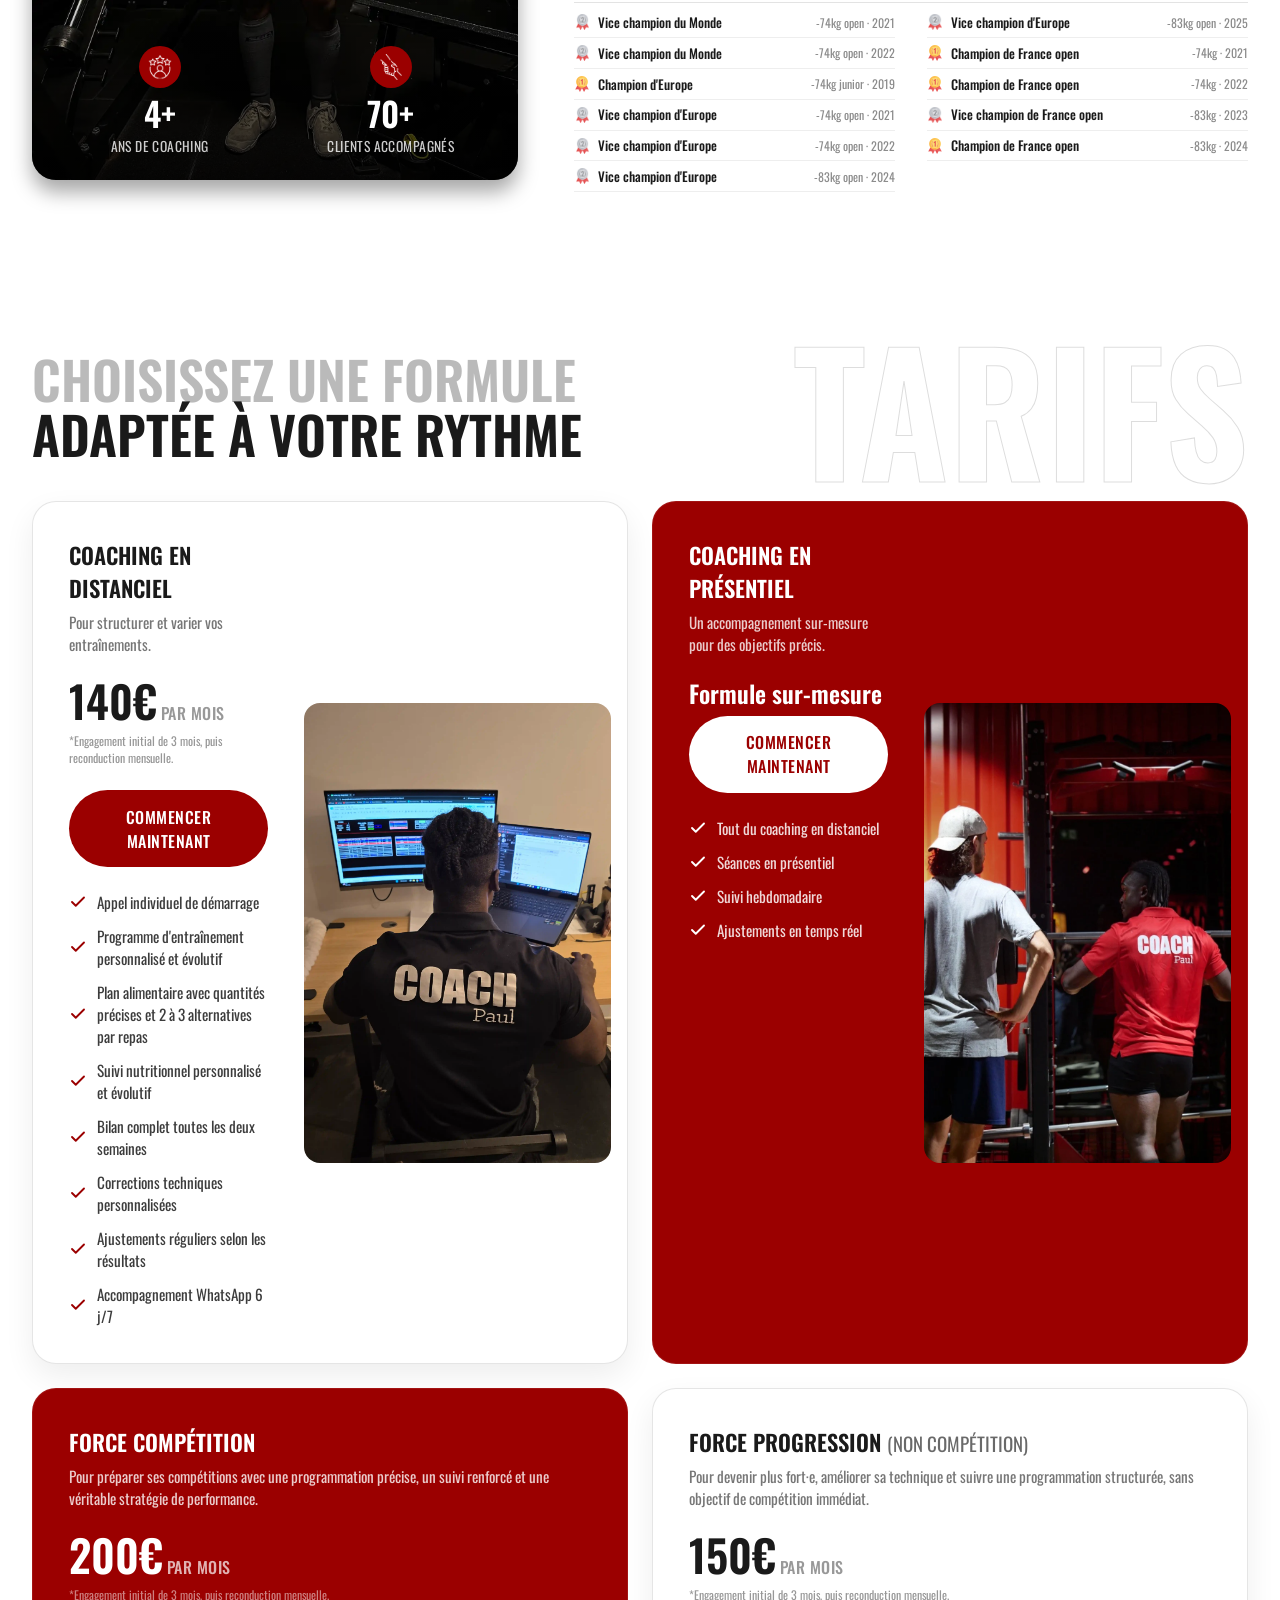
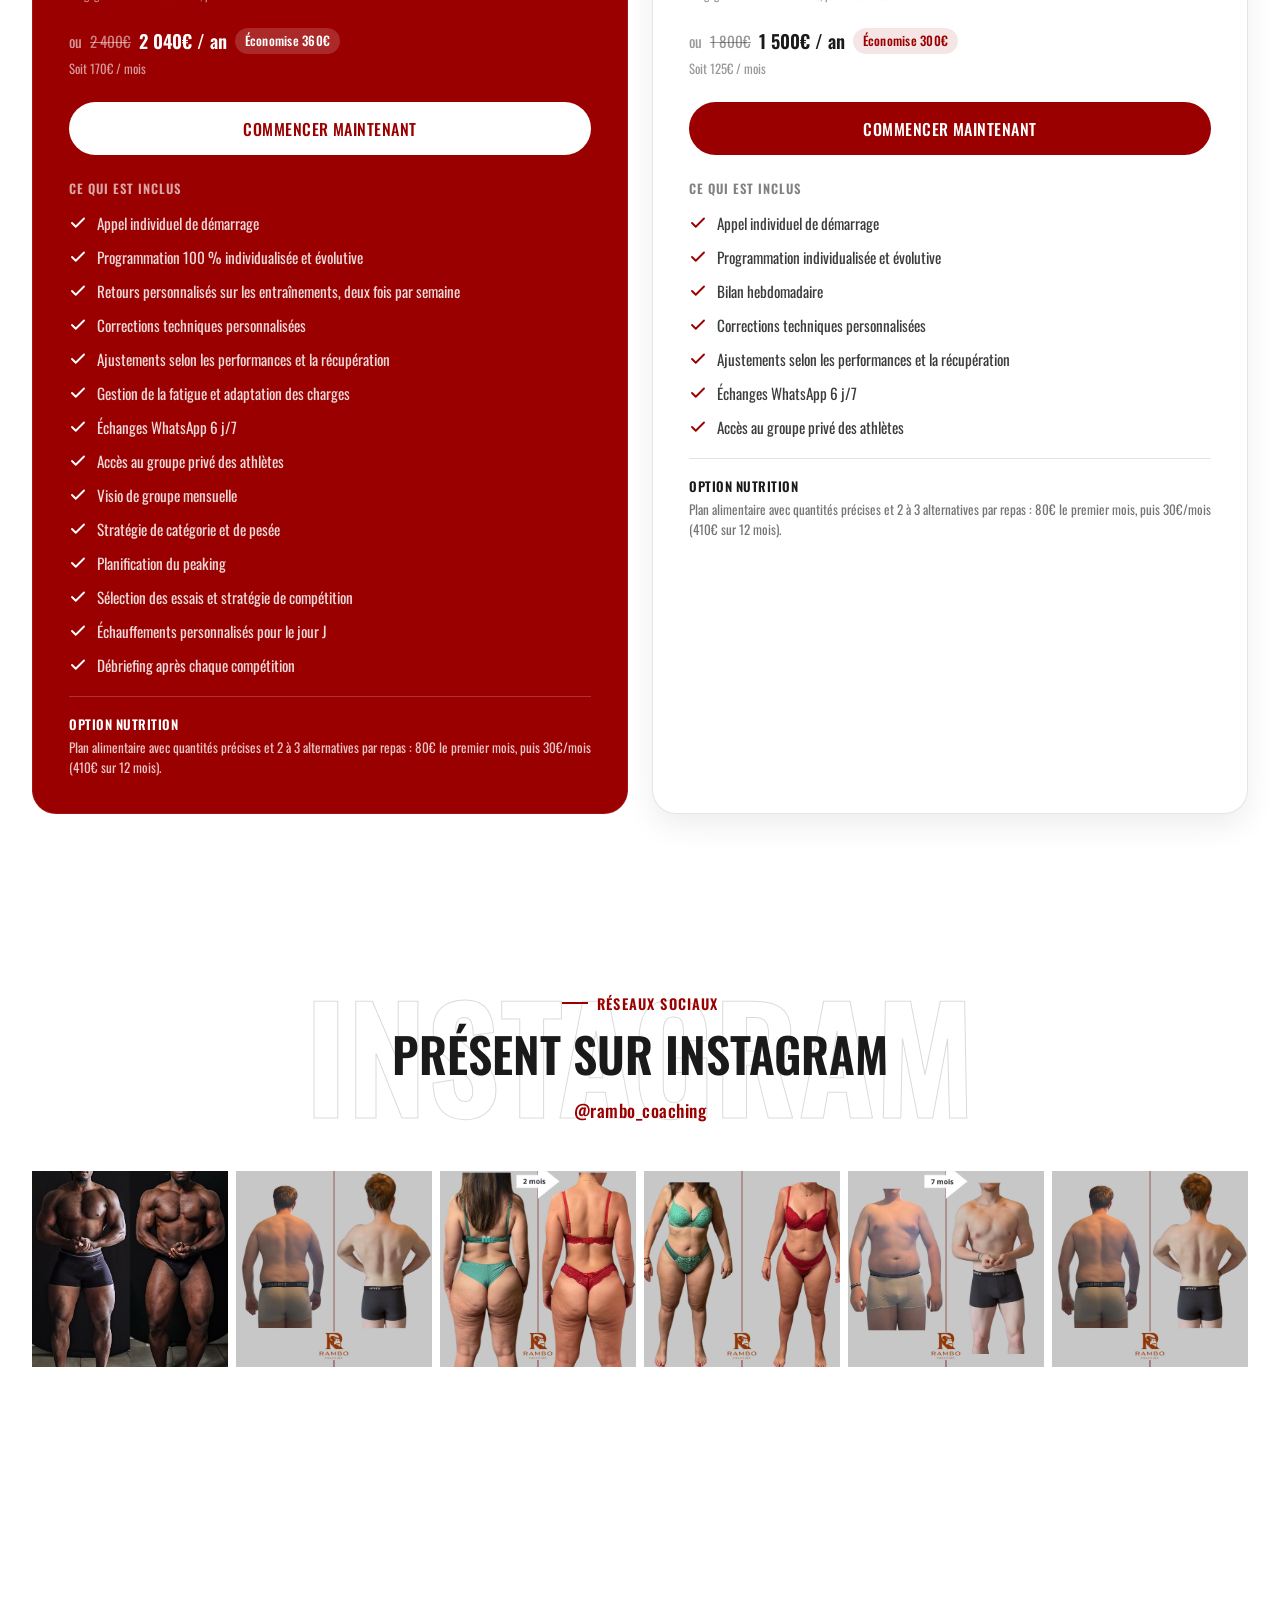
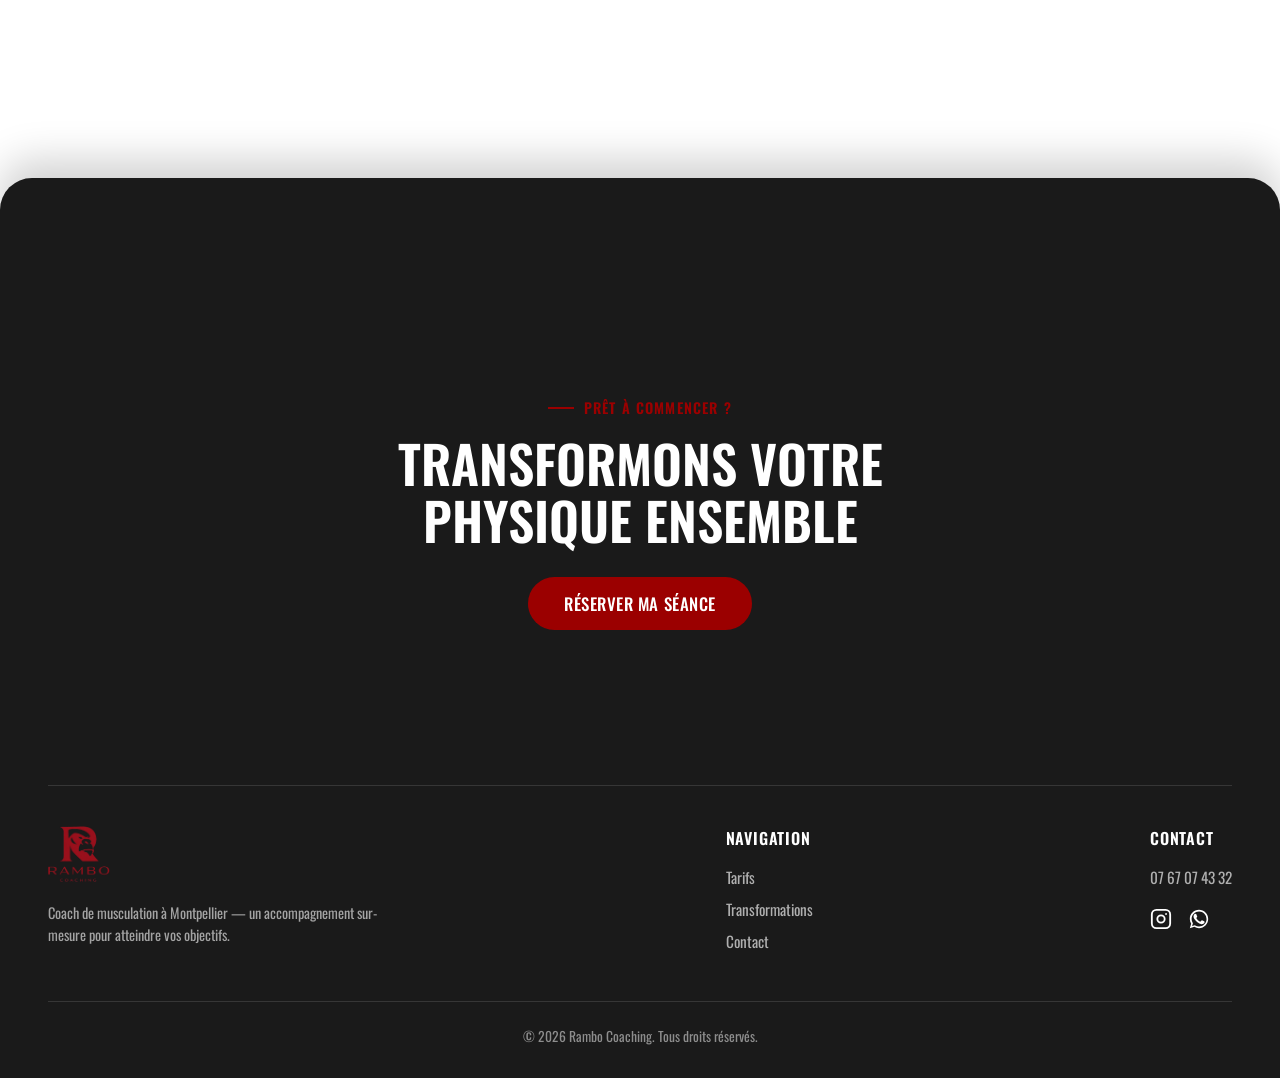
==== commit e405814b: "Make the offers editable from the admin The four offers move from index.html to data/offers.json, re" ====
--- a/index.html
+++ b/index.html
@@ -250,110 +250,11 @@
         </h2>
       </div>
 
-      <div class="pricing-cards">
-        <article class="plan-card plan-card--light">
-          <div class="plan-content">
-            <h3 class="plan-name">Coaching en distanciel</h3>
-            <p class="plan-desc">Pour structurer et varier vos entraînements.</p>
-            <p class="plan-price"><span class="plan-amount">140€</span> <span class="plan-period">par mois</span></p>
-            <p class="plan-note">*Engagement initial de 3 mois, puis reconduction mensuelle.</p>
-            <a href="#" class="plan-cta" data-open-contact>Commencer maintenant</a>
-            <ul class="plan-features">
-              <li><span class="plan-feature-icon"><svg viewBox="0 0 24 24" width="18" height="18" fill="none" stroke="currentColor" stroke-width="2.5" stroke-linecap="round" stroke-linejoin="round" aria-hidden="true"><polyline points="20 6 9 17 4 12"/></svg></span>Appel individuel de démarrage</li>
-              <li><span class="plan-feature-icon"><svg viewBox="0 0 24 24" width="18" height="18" fill="none" stroke="currentColor" stroke-width="2.5" stroke-linecap="round" stroke-linejoin="round" aria-hidden="true"><polyline points="20 6 9 17 4 12"/></svg></span>Programme d'entraînement personnalisé et évolutif</li>
-              <li><span class="plan-feature-icon"><svg viewBox="0 0 24 24" width="18" height="18" fill="none" stroke="currentColor" stroke-width="2.5" stroke-linecap="round" stroke-linejoin="round" aria-hidden="true"><polyline points="20 6 9 17 4 12"/></svg></span>Plan alimentaire avec quantités précises et 2 à 3 alternatives par repas</li>
-              <li><span class="plan-feature-icon"><svg viewBox="0 0 24 24" width="18" height="18" fill="none" stroke="currentColor" stroke-width="2.5" stroke-linecap="round" stroke-linejoin="round" aria-hidden="true"><polyline points="20 6 9 17 4 12"/></svg></span>Suivi nutritionnel personnalisé et évolutif</li>
-              <li><span class="plan-feature-icon"><svg viewBox="0 0 24 24" width="18" height="18" fill="none" stroke="currentColor" stroke-width="2.5" stroke-linecap="round" stroke-linejoin="round" aria-hidden="true"><polyline points="20 6 9 17 4 12"/></svg></span>Bilan complet toutes les deux semaines</li>
-              <li><span class="plan-feature-icon"><svg viewBox="0 0 24 24" width="18" height="18" fill="none" stroke="currentColor" stroke-width="2.5" stroke-linecap="round" stroke-linejoin="round" aria-hidden="true"><polyline points="20 6 9 17 4 12"/></svg></span>Corrections techniques personnalisées</li>
-              <li><span class="plan-feature-icon"><svg viewBox="0 0 24 24" width="18" height="18" fill="none" stroke="currentColor" stroke-width="2.5" stroke-linecap="round" stroke-linejoin="round" aria-hidden="true"><polyline points="20 6 9 17 4 12"/></svg></span>Ajustements réguliers selon les résultats</li>
-              <li><span class="plan-feature-icon"><svg viewBox="0 0 24 24" width="18" height="18" fill="none" stroke="currentColor" stroke-width="2.5" stroke-linecap="round" stroke-linejoin="round" aria-hidden="true"><polyline points="20 6 9 17 4 12"/></svg></span>Accompagnement WhatsApp 6 j/7</li>
-            </ul>
-          </div>
-          <img src="assets/images/coaching-musculation-en-ligne-montpellier.webp" alt="Coach musculation Montpellier en distanciel - coaching en ligne avec Paul" class="plan-image" loading="lazy">
-        </article>
-
-        <article class="plan-card plan-card--red">
-          <div class="plan-content">
-            <h3 class="plan-name">Coaching en présentiel</h3>
-            <p class="plan-desc">Un accompagnement sur-mesure pour des objectifs précis.</p>
-            <p class="plan-price"><span class="plan-amount plan-amount--text">Formule sur-mesure</span></p>
-            <a href="#" class="plan-cta" data-open-contact>Commencer maintenant</a>
-            <ul class="plan-features">
-              <li><span class="plan-feature-icon"><svg viewBox="0 0 24 24" width="18" height="18" fill="none" stroke="currentColor" stroke-width="2.5" stroke-linecap="round" stroke-linejoin="round" aria-hidden="true"><polyline points="20 6 9 17 4 12"/></svg></span>Tout du coaching en distanciel</li>
-              <li><span class="plan-feature-icon"><svg viewBox="0 0 24 24" width="18" height="18" fill="none" stroke="currentColor" stroke-width="2.5" stroke-linecap="round" stroke-linejoin="round" aria-hidden="true"><polyline points="20 6 9 17 4 12"/></svg></span>Séances en présentiel</li>
-              <li><span class="plan-feature-icon"><svg viewBox="0 0 24 24" width="18" height="18" fill="none" stroke="currentColor" stroke-width="2.5" stroke-linecap="round" stroke-linejoin="round" aria-hidden="true"><polyline points="20 6 9 17 4 12"/></svg></span>Suivi hebdomadaire</li>
-              <li><span class="plan-feature-icon"><svg viewBox="0 0 24 24" width="18" height="18" fill="none" stroke="currentColor" stroke-width="2.5" stroke-linecap="round" stroke-linejoin="round" aria-hidden="true"><polyline points="20 6 9 17 4 12"/></svg></span>Ajustements en temps réel</li>
-            </ul>
-          </div>
-          <img src="assets/paul-with-client.webp" alt="Coach sportif Montpellier en présentiel - séance avec un client" class="plan-image" loading="lazy">
-        </article>
-      </div>
-
-      <!-- Second row: text-only offers (no photo), same card shell as above. -->
-      <div class="pricing-cards pricing-cards--text">
-        <article class="plan-card plan-card--red plan-card--text">
-          <div class="plan-content">
-            <h3 class="plan-name">Force compétition</h3>
-            <p class="plan-desc">Pour préparer ses compétitions avec une programmation précise, un suivi renforcé et une véritable stratégie de performance.</p>
-            <p class="plan-price"><span class="plan-amount">200€</span> <span class="plan-period">par mois</span></p>
-            <p class="plan-note">*Engagement initial de 3 mois, puis reconduction mensuelle.</p>
-            <p class="plan-annual">
-              <span class="plan-annual-lead">ou</span>
-              <s class="plan-annual-strike">2 400€</s>
-              <span class="plan-annual-amount">2 040€ / an</span>
-              <span class="plan-annual-badge">Économise 360€</span>
-            </p>
-            <p class="plan-annual-sub">Soit 170€ / mois</p>
-            <a href="#" class="plan-cta" data-open-contact>Commencer maintenant</a>
-            <p class="plan-features-title">Ce qui est inclus</p>
-            <ul class="plan-features">
-              <li><span class="plan-feature-icon"><svg viewBox="0 0 24 24" width="18" height="18" fill="none" stroke="currentColor" stroke-width="2.5" stroke-linecap="round" stroke-linejoin="round" aria-hidden="true"><polyline points="20 6 9 17 4 12"/></svg></span>Appel individuel de démarrage</li>
-              <li><span class="plan-feature-icon"><svg viewBox="0 0 24 24" width="18" height="18" fill="none" stroke="currentColor" stroke-width="2.5" stroke-linecap="round" stroke-linejoin="round" aria-hidden="true"><polyline points="20 6 9 17 4 12"/></svg></span>Programmation 100 % individualisée et évolutive</li>
-              <li><span class="plan-feature-icon"><svg viewBox="0 0 24 24" width="18" height="18" fill="none" stroke="currentColor" stroke-width="2.5" stroke-linecap="round" stroke-linejoin="round" aria-hidden="true"><polyline points="20 6 9 17 4 12"/></svg></span>Retours personnalisés sur les entraînements, deux fois par semaine</li>
-              <li><span class="plan-feature-icon"><svg viewBox="0 0 24 24" width="18" height="18" fill="none" stroke="currentColor" stroke-width="2.5" stroke-linecap="round" stroke-linejoin="round" aria-hidden="true"><polyline points="20 6 9 17 4 12"/></svg></span>Corrections techniques personnalisées</li>
-              <li><span class="plan-feature-icon"><svg viewBox="0 0 24 24" width="18" height="18" fill="none" stroke="currentColor" stroke-width="2.5" stroke-linecap="round" stroke-linejoin="round" aria-hidden="true"><polyline points="20 6 9 17 4 12"/></svg></span>Ajustements selon les performances et la récupération</li>
-              <li><span class="plan-feature-icon"><svg viewBox="0 0 24 24" width="18" height="18" fill="none" stroke="currentColor" stroke-width="2.5" stroke-linecap="round" stroke-linejoin="round" aria-hidden="true"><polyline points="20 6 9 17 4 12"/></svg></span>Gestion de la fatigue et adaptation des charges</li>
-              <li><span class="plan-feature-icon"><svg viewBox="0 0 24 24" width="18" height="18" fill="none" stroke="currentColor" stroke-width="2.5" stroke-linecap="round" stroke-linejoin="round" aria-hidden="true"><polyline points="20 6 9 17 4 12"/></svg></span>Échanges WhatsApp 6 j/7</li>
-              <li><span class="plan-feature-icon"><svg viewBox="0 0 24 24" width="18" height="18" fill="none" stroke="currentColor" stroke-width="2.5" stroke-linecap="round" stroke-linejoin="round" aria-hidden="true"><polyline points="20 6 9 17 4 12"/></svg></span>Accès au groupe privé des athlètes</li>
-              <li><span class="plan-feature-icon"><svg viewBox="0 0 24 24" width="18" height="18" fill="none" stroke="currentColor" stroke-width="2.5" stroke-linecap="round" stroke-linejoin="round" aria-hidden="true"><polyline points="20 6 9 17 4 12"/></svg></span>Visio de groupe mensuelle</li>
-              <li><span class="plan-feature-icon"><svg viewBox="0 0 24 24" width="18" height="18" fill="none" stroke="currentColor" stroke-width="2.5" stroke-linecap="round" stroke-linejoin="round" aria-hidden="true"><polyline points="20 6 9 17 4 12"/></svg></span>Stratégie de catégorie et de pesée</li>
-              <li><span class="plan-feature-icon"><svg viewBox="0 0 24 24" width="18" height="18" fill="none" stroke="currentColor" stroke-width="2.5" stroke-linecap="round" stroke-linejoin="round" aria-hidden="true"><polyline points="20 6 9 17 4 12"/></svg></span>Planification du peaking</li>
-              <li><span class="plan-feature-icon"><svg viewBox="0 0 24 24" width="18" height="18" fill="none" stroke="currentColor" stroke-width="2.5" stroke-linecap="round" stroke-linejoin="round" aria-hidden="true"><polyline points="20 6 9 17 4 12"/></svg></span>Sélection des essais et stratégie de compétition</li>
-              <li><span class="plan-feature-icon"><svg viewBox="0 0 24 24" width="18" height="18" fill="none" stroke="currentColor" stroke-width="2.5" stroke-linecap="round" stroke-linejoin="round" aria-hidden="true"><polyline points="20 6 9 17 4 12"/></svg></span>Échauffements personnalisés pour le jour J</li>
-              <li><span class="plan-feature-icon"><svg viewBox="0 0 24 24" width="18" height="18" fill="none" stroke="currentColor" stroke-width="2.5" stroke-linecap="round" stroke-linejoin="round" aria-hidden="true"><polyline points="20 6 9 17 4 12"/></svg></span>Débriefing après chaque compétition</li>
-            </ul>
-            <p class="plan-option"><span class="plan-option-label">Option nutrition</span>Plan alimentaire avec quantités précises et 2 à 3 alternatives par repas : 80€ le premier mois, puis 30€/mois (410€ sur 12 mois).</p>
-          </div>
-        </article>
-
-        <article class="plan-card plan-card--light plan-card--text">
-          <div class="plan-content">
-            <h3 class="plan-name">Force progression <span class="plan-name-sub">(non compétition)</span></h3>
-            <p class="plan-desc">Pour devenir plus fort·e, améliorer sa technique et suivre une programmation structurée, sans objectif de compétition immédiat.</p>
-            <p class="plan-price"><span class="plan-amount">150€</span> <span class="plan-period">par mois</span></p>
-            <p class="plan-note">*Engagement initial de 3 mois, puis reconduction mensuelle.</p>
-            <p class="plan-annual">
-              <span class="plan-annual-lead">ou</span>
-              <s class="plan-annual-strike">1 800€</s>
-              <span class="plan-annual-amount">1 500€ / an</span>
-              <span class="plan-annual-badge">Économise 300€</span>
-            </p>
-            <p class="plan-annual-sub">Soit 125€ / mois</p>
-            <a href="#" class="plan-cta" data-open-contact>Commencer maintenant</a>
-            <p class="plan-features-title">Ce qui est inclus</p>
-            <ul class="plan-features">
-              <li><span class="plan-feature-icon"><svg viewBox="0 0 24 24" width="18" height="18" fill="none" stroke="currentColor" stroke-width="2.5" stroke-linecap="round" stroke-linejoin="round" aria-hidden="true"><polyline points="20 6 9 17 4 12"/></svg></span>Appel individuel de démarrage</li>
-              <li><span class="plan-feature-icon"><svg viewBox="0 0 24 24" width="18" height="18" fill="none" stroke="currentColor" stroke-width="2.5" stroke-linecap="round" stroke-linejoin="round" aria-hidden="true"><polyline points="20 6 9 17 4 12"/></svg></span>Programmation individualisée et évolutive</li>
-              <li><span class="plan-feature-icon"><svg viewBox="0 0 24 24" width="18" height="18" fill="none" stroke="currentColor" stroke-width="2.5" stroke-linecap="round" stroke-linejoin="round" aria-hidden="true"><polyline points="20 6 9 17 4 12"/></svg></span>Bilan hebdomadaire</li>
-              <li><span class="plan-feature-icon"><svg viewBox="0 0 24 24" width="18" height="18" fill="none" stroke="currentColor" stroke-width="2.5" stroke-linecap="round" stroke-linejoin="round" aria-hidden="true"><polyline points="20 6 9 17 4 12"/></svg></span>Corrections techniques personnalisées</li>
-              <li><span class="plan-feature-icon"><svg viewBox="0 0 24 24" width="18" height="18" fill="none" stroke="currentColor" stroke-width="2.5" stroke-linecap="round" stroke-linejoin="round" aria-hidden="true"><polyline points="20 6 9 17 4 12"/></svg></span>Ajustements selon les performances et la récupération</li>
-              <li><span class="plan-feature-icon"><svg viewBox="0 0 24 24" width="18" height="18" fill="none" stroke="currentColor" stroke-width="2.5" stroke-linecap="round" stroke-linejoin="round" aria-hidden="true"><polyline points="20 6 9 17 4 12"/></svg></span>Échanges WhatsApp 6 j/7</li>
-              <li><span class="plan-feature-icon"><svg viewBox="0 0 24 24" width="18" height="18" fill="none" stroke="currentColor" stroke-width="2.5" stroke-linecap="round" stroke-linejoin="round" aria-hidden="true"><polyline points="20 6 9 17 4 12"/></svg></span>Accès au groupe privé des athlètes</li>
-            </ul>
-            <p class="plan-option"><span class="plan-option-label">Option nutrition</span>Plan alimentaire avec quantités précises et 2 à 3 alternatives par repas : 80€ le premier mois, puis 30€/mois (410€ sur 12 mois).</p>
-          </div>
-        </article>
-      </div>
+      <!-- Rendered by js/main.js from the CMS-editable data file
+           (data/offers.json). Offers with a photo fill the first row, those
+           without one the second, text-only row. -->
+      <div class="pricing-cards" id="pricingCards"></div>
+      <div class="pricing-cards pricing-cards--text" id="pricingCardsText" hidden></div>
     </div>
   </section>
 
--- a/css/style.css
+++ b/css/style.css
@@ -1590,86 +1590,93 @@
   color: rgba(255, 255, 255, 0.8);
 }
 
-.profile-medals {
-  display: grid;
-  grid-template-columns: repeat(2, 1fr);
+/* ===== Palmarès =====
+   A dense list of titles: medal + name + category/year on a single line, so
+   eleven results stay compact instead of filling the column. */
+.palmares-head {
+  display: flex;
+  align-items: center;
+  justify-content: space-between;
   gap: 1rem;
-}
-
-.profile-medal {
-  display: flex;
-  flex-direction: column;
-  align-items: center;
-  text-align: center;
-  gap: 0.5rem;
-}
-
-.profile-medal-head {
-  display: flex;
-  align-items: center;
-  gap: 0.5rem;
+  padding-bottom: 0.6rem;
+  border-bottom: 1px solid rgba(26, 26, 26, 0.12);
+  margin-bottom: 0.25rem;
+}
+
+.palmares-heading {
+  font-family: 'Oswald', sans-serif;
+  font-weight: 600;
+  font-size: 0.85rem;
+  text-transform: uppercase;
+  letter-spacing: 0.08em;
+  color: rgba(26, 26, 26, 0.55);
+}
+
+.palmares-tally {
+  display: flex;
+  align-items: center;
+  gap: 0.85rem;
+}
+
+.palmares-tally-item {
+  display: flex;
+  align-items: center;
+  gap: 0.3rem;
+  font-family: 'Oswald', sans-serif;
+  font-weight: 600;
+  font-size: 1rem;
+  color: var(--color-dark);
 }
 
 /* Full-colour on purpose: gold vs silver is the meaning, so these icons
    never get the white-out filter used on the qualify-list icons. */
-.profile-medal-icon {
-  width: 40px;
-  height: 40px;
+.palmares-tally-item img {
+  width: 22px;
+  height: 22px;
   object-fit: contain;
 }
 
-.profile-medal-count {
-  font-family: 'Oswald', sans-serif;
-  font-weight: 600;
-  font-size: clamp(1.6rem, 6vw, 2.1rem);
-  line-height: 1;
+/* Flex column so each row's `order` (set in JS) applies: on mobile the list
+   reads most recent first. */
+.palmares-list {
+  list-style: none;
+  display: flex;
+  flex-direction: column;
+}
+
+.palmares-row {
+  display: flex;
+  align-items: center;
+  gap: 0.5rem;
+  padding: 0.42rem 0;
+  border-bottom: 1px solid rgba(26, 26, 26, 0.07);
+  font-family: 'Oswald', sans-serif;
+  line-height: 1.25;
+  /* Never let a row split across the two desktop columns. */
+  break-inside: avoid;
+}
+
+.palmares-medal {
+  flex-shrink: 0;
+  width: 16px;
+  height: 16px;
+  object-fit: contain;
+}
+
+.palmares-name {
+  flex: 1;
+  min-width: 0;
+  font-weight: 500;
+  font-size: 0.82rem;
   color: var(--color-dark);
 }
 
-.profile-medal-label {
-  font-family: 'Oswald', sans-serif;
+.palmares-meta {
+  flex-shrink: 0;
   font-weight: 400;
-  font-size: 0.85rem;
-  text-transform: uppercase;
-  letter-spacing: 0.03em;
-  color: rgba(26, 26, 26, 0.55);
-}
-
-/* Year-by-year breakdown: one row per year, count on the right, so the
-   totals above are easy to scan back to. */
-.profile-medal-years {
-  list-style: none;
-  width: 100%;
-  display: flex;
-  flex-direction: column;
-  margin-top: 0.5rem;
-  border-top: 1px solid rgba(26, 26, 26, 0.08);
-}
-
-.profile-medal-years li {
-  display: flex;
-  align-items: center;
-  justify-content: space-between;
-  gap: 0.75rem;
-  padding: 0.4rem 0.25rem;
-  border-bottom: 1px solid rgba(26, 26, 26, 0.08);
-  font-family: 'Oswald', sans-serif;
-  font-weight: 400;
-  font-size: 0.85rem;
-  line-height: 1.2;
-}
-
-.profile-medal-years li:last-child {
-  border-bottom: none;
-}
-
-.profile-medal-year {
-  color: rgba(26, 26, 26, 0.55);
-}
-
-.profile-medal-year-count {
-  font-weight: 600;
-  color: var(--color-dark);
+  font-size: 0.75rem;
+  color: rgba(26, 26, 26, 0.5);
+  white-space: nowrap;
 }
 
 /* Mobile-only — kept isolated so it never touches desktop. Matches the
@@ -1732,13 +1739,15 @@
     font-size: 1.05rem;
   }
 
-  .profile-medals {
-    gap: 2.5rem;
-  }
-
-  .profile-medal-icon {
-    width: 52px;
-    height: 52px;
+  /* Two columns halve the height on wide screens. CSS columns (not grid) so
+     the list still reads top-to-bottom down column one, then column two —
+     which keeps the Monde / Europe / France grouping intact. Multi-column
+     layout also ignores the rows' `order`, so the authored order stands here
+     while mobile stays most-recent-first. */
+  .palmares-list {
+    display: block;
+    columns: 2;
+    column-gap: 2rem;
   }
 }
 
@@ -1804,6 +1813,12 @@
   grid-template-columns: 1fr;
   gap: 1.5rem;
   margin-bottom: 1.5rem;
+}
+
+/* A row with no offers in it (see data/offers.json) — display: grid above
+   would otherwise override the hidden attribute. */
+.pricing-cards[hidden] {
+  display: none;
 }
 
 .plan-card {
